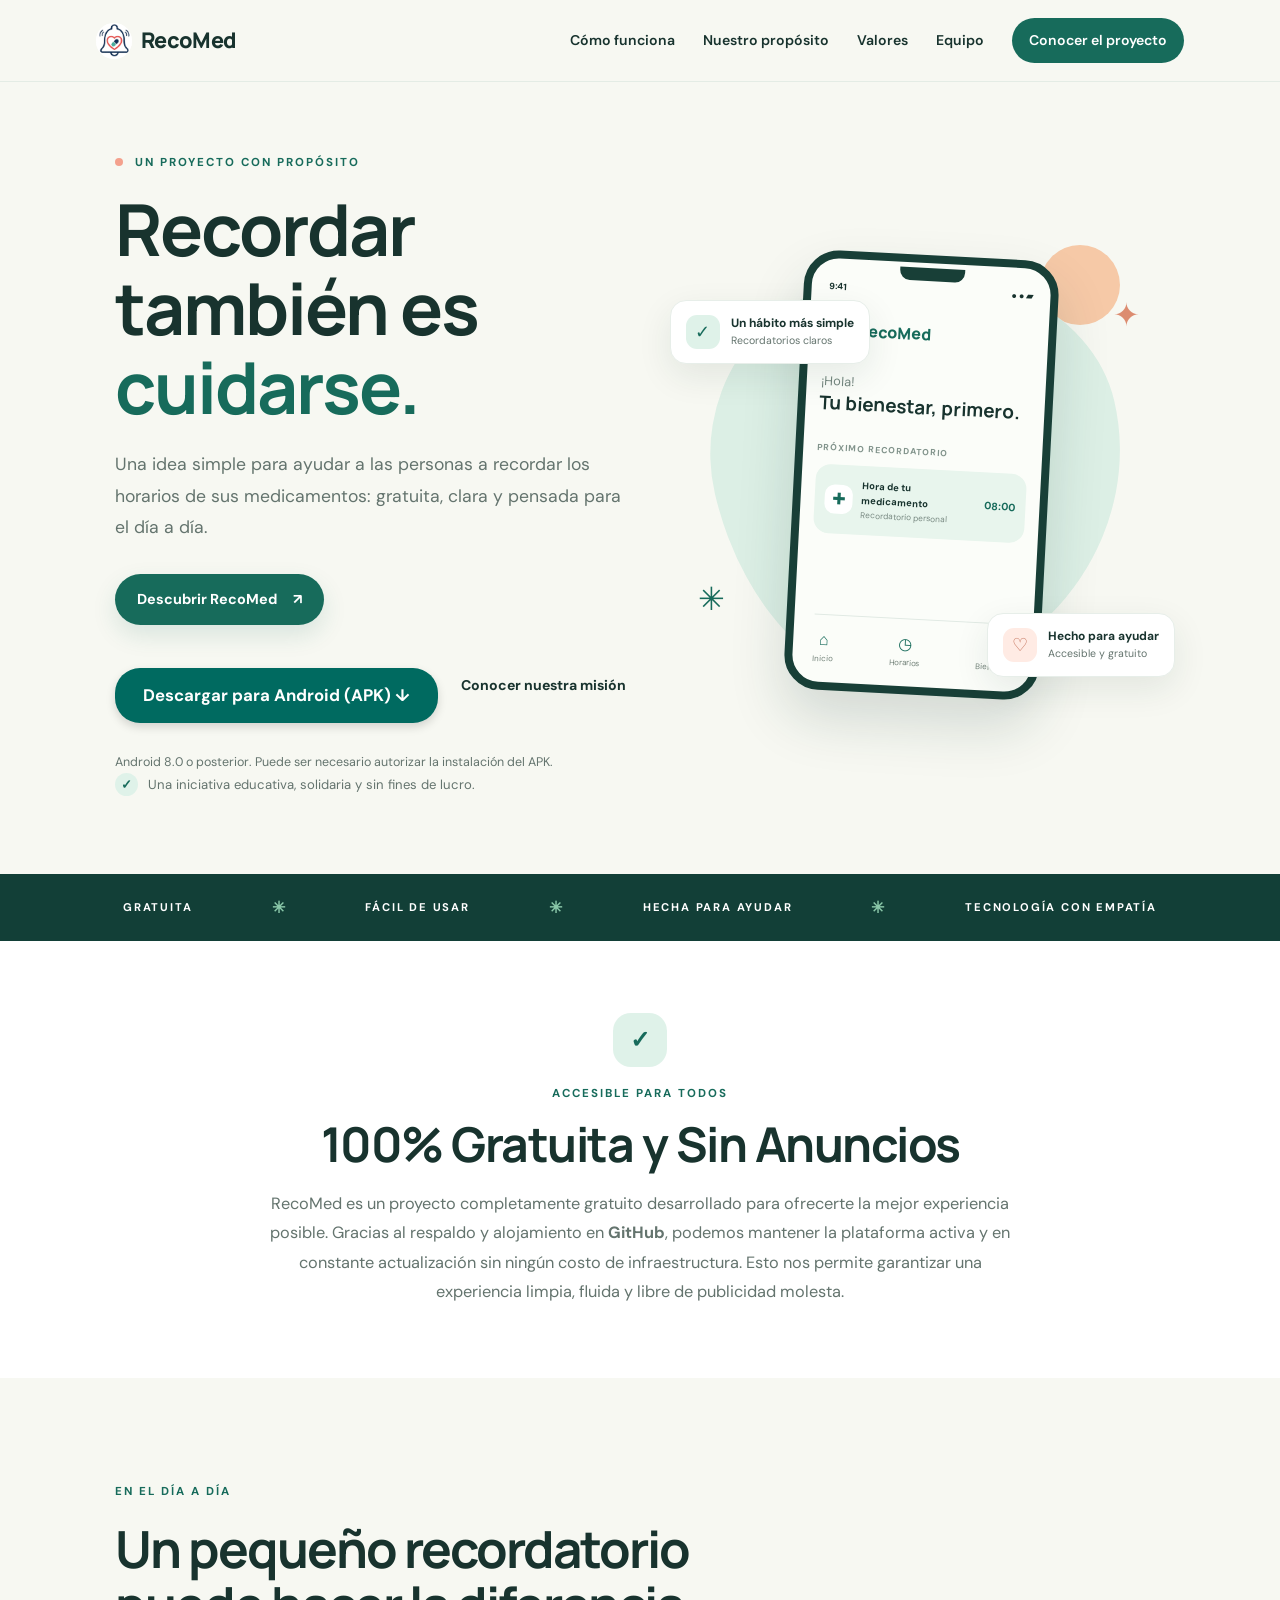
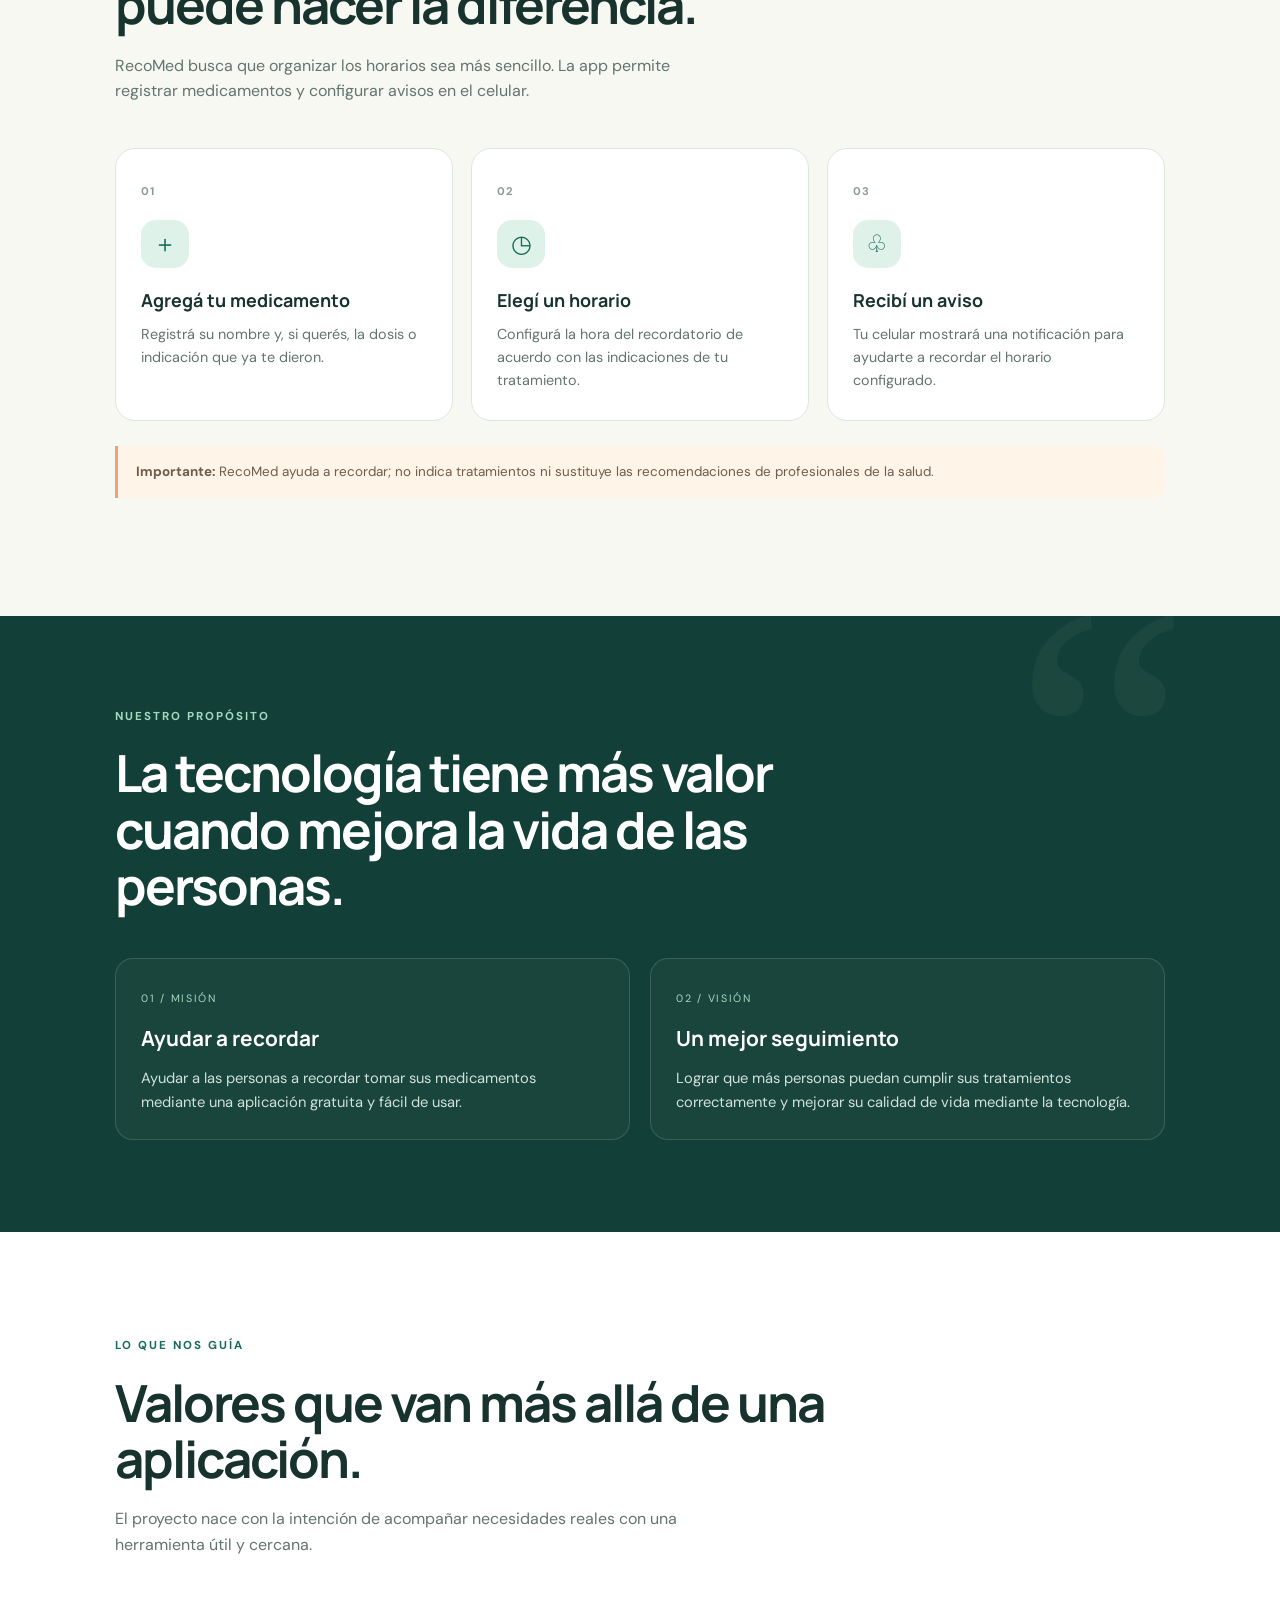
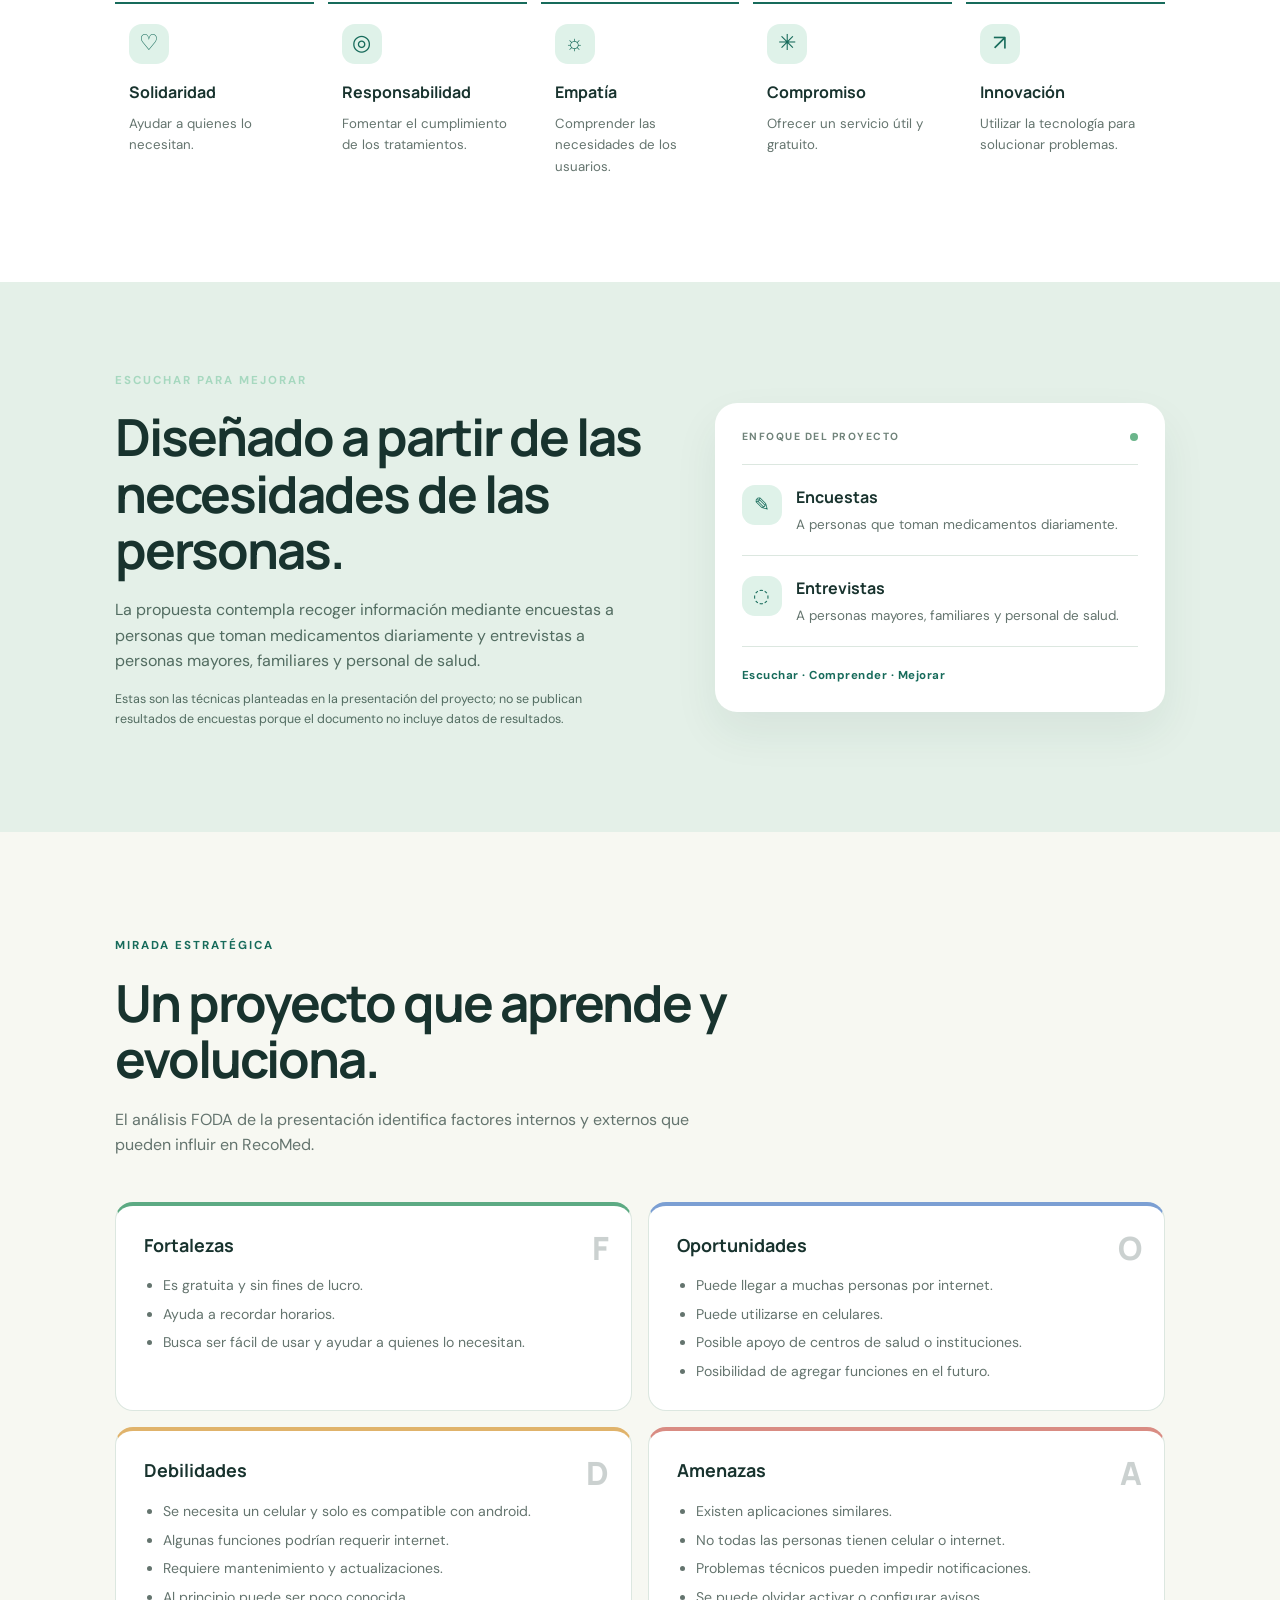
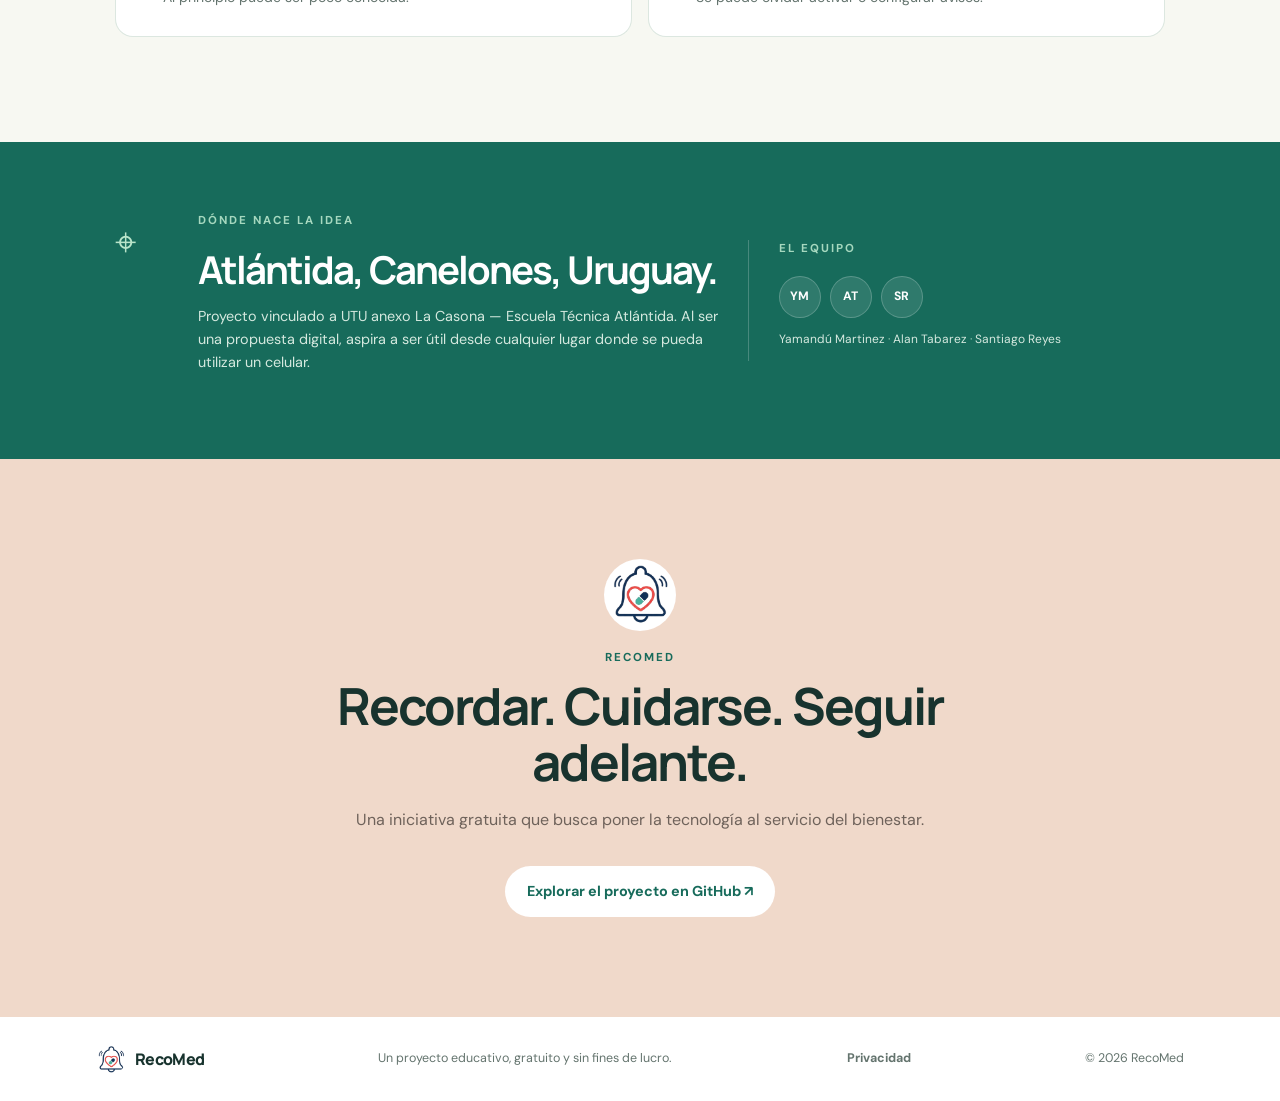
==== web/index.html @ df475ace "Publish RecoMed website updates Co-authored-by: Copilot <223556219+Copilot@users.noreply.github.com>" ====
<!doctype html>
<html lang="es">
<head>
  <meta charset="utf-8">
  <meta name="viewport" content="width=device-width, initial-scale=1">
  <meta name="theme-color" content="#176b5b">
  <meta name="description" content="RecoMed: recordatorios gratuitos y fáciles de usar para ayudarte a recordar los horarios de tus medicamentos.">
  <title>RecoMed — Recordar también es cuidarse</title>
  <link rel="icon" type="image/png" href="images/recomed-logo.png">
  <style>
    /* Estilo del botón de descarga */
    .btn-download {
        display: inline-block;
        margin-top: 20px;
        padding: 14px 28px;
        background-color: #006A60; /* Color primario médico */
        color: #FFFFFF;
        text-decoration: none;
        font-weight: bold;
        font-size: 1.05em;
        border-radius: 25px;
        box-shadow: 0 4px 10px rgba(0, 0, 0, 0.15);
        transition: background-color 0.3s ease, transform 0.2s ease;
    }

    .btn-download:hover {
        background-color: #005048;
        transform: translateY(-2px);
    }
  </style>
  <link rel="stylesheet" href="styles.css">
</head>
<body>
  <header class="site-header">
    <a class="brand" href="#inicio" aria-label="RecoMed, inicio"><img class="brand-logo" src="images/recomed-logo.png" alt=""> RecoMed</a>
    <button class="menu-toggle" aria-label="Abrir menú" aria-expanded="false">☰</button>
    <nav class="nav" aria-label="Navegación principal">
      <a href="#como-funciona">Cómo funciona</a>
      <a href="#proposito">Nuestro propósito</a>
      <a href="#valores">Valores</a>
      <a href="#equipo">Equipo</a>
      <a class="nav-cta" href="#contacto">Conocer el proyecto</a>
    </nav>
  </header>

  <main>
    <section class="hero" id="inicio">
      <div class="hero-copy">
        <p class="eyebrow"><span></span> Un proyecto con propósito</p>
        <h1>Recordar también es <em>cuidarse.</em></h1>
        <p class="hero-lead">Una idea simple para ayudar a las personas a recordar los horarios de sus medicamentos: gratuita, clara y pensada para el día a día.</p>
        <div class="hero-actions">
          <a class="button button-primary" href="#como-funciona">Descubrir RecoMed <span>↗</span></a>
          <a class="btn-download" href="downloads/recomed-android.apk" download="recomed-android.apk">Descargar para Android (APK) ↓</a>
          <a class="text-link" href="#proposito">Conocer nuestra misión</a>
        </div>
        <p class="download-note">Android 8.0 o posterior. Puede ser necesario autorizar la instalación del APK.</p>
        <div class="hero-note"><span class="check">✓</span><span>Una iniciativa educativa, solidaria y sin fines de lucro.</span></div>
      </div>
      <div class="hero-art" aria-label="Ilustración de una aplicación de recordatorios">
        <div class="sun"></div><div class="blob"></div>
        <div class="phone">
          <div class="phone-top"><span>9:41</span><span>● ● ▰</span></div>
          <div class="app-mini-brand"><img class="brand-logo" src="images/recomed-logo.png" alt=""> RecoMed</div>
          <p class="phone-greeting">¡Hola!</p><h2>Tu bienestar, primero.</h2>
          <div class="today-label">PRÓXIMO RECORDATORIO</div>
          <div class="reminder-card"><span class="pill-icon">✚</span><div><strong>Hora de tu medicamento</strong><small>Recordatorio personal</small></div><b>08:00</b></div>
          <div class="phone-footer"><span>⌂<small>Inicio</small></span><span>◷<small>Horarios</small></span><span>♡<small>Bienestar</small></span></div>
        </div>
        <div class="floating floating-top"><span class="float-icon">✓</span><div><strong>Un hábito más simple</strong><small>Recordatorios claros</small></div></div>
        <div class="floating floating-bottom"><span class="heart">♡</span><div><strong>Hecho para ayudar</strong><small>Accesible y gratuito</small></div></div>
        <span class="spark spark-one">✳</span><span class="spark spark-two">✦</span>
      </div>
    </section>

    <section class="ticker" aria-label="Principios del proyecto"><span>GRATUITA</span><i>✳</i><span>FÁCIL DE USAR</span><i>✳</i><span>HECHA PARA AYUDAR</span><i>✳</i><span>TECNOLOGÍA CON EMPATÍA</span></section>

    <section class="free-section" aria-labelledby="free-title">
      <div class="free-content">
        <span class="free-icon" aria-hidden="true">✓</span>
        <p class="eyebrow">Accesible para todos</p>
        <h2 id="free-title">100% Gratuita y Sin Anuncios</h2>
        <p>RecoMed es un proyecto completamente gratuito desarrollado para ofrecerte la mejor experiencia posible. Gracias al respaldo y alojamiento en <strong>GitHub</strong>, podemos mantener la plataforma activa y en constante actualización sin ningún costo de infraestructura. Esto nos permite garantizar una experiencia limpia, fluida y libre de publicidad molesta.</p>
      </div>
    </section>

    <section class="section how" id="como-funciona">
      <div class="section-intro"><p class="eyebrow">En el día a día</p><h2>Un pequeño recordatorio puede hacer la diferencia.</h2><p>RecoMed busca que organizar los horarios sea más sencillo. La app permite registrar medicamentos y configurar avisos en el celular.</p></div>
      <div class="steps">
        <article class="step"><span class="step-number">01</span><div class="step-icon">＋</div><h3>Agregá tu medicamento</h3><p>Registrá su nombre y, si querés, la dosis o indicación que ya te dieron.</p></article>
        <article class="step"><span class="step-number">02</span><div class="step-icon">◷</div><h3>Elegí un horario</h3><p>Configurá la hora del recordatorio de acuerdo con las indicaciones de tu tratamiento.</p></article>
        <article class="step"><span class="step-number">03</span><div class="step-icon">♧</div><h3>Recibí un aviso</h3><p>Tu celular mostrará una notificación para ayudarte a recordar el horario configurado.</p></article>
      </div>
      <p class="medical-note"><strong>Importante:</strong> RecoMed ayuda a recordar; no indica tratamientos ni sustituye las recomendaciones de profesionales de la salud.</p>
    </section>

    <section class="mission" id="proposito">
      <div class="mission-decoration">“</div>
      <div><p class="eyebrow light">Nuestro propósito</p><h2>La tecnología tiene más valor cuando mejora la vida de las personas.</h2></div>
      <div class="mission-cards">
        <article><span>01 / MISIÓN</span><h3>Ayudar a recordar</h3><p>Ayudar a las personas a recordar tomar sus medicamentos mediante una aplicación gratuita y fácil de usar.</p></article>
        <article><span>02 / VISIÓN</span><h3>Un mejor seguimiento</h3><p>Lograr que más personas puedan cumplir sus tratamientos correctamente y mejorar su calidad de vida mediante la tecnología.</p></article>
      </div>
    </section>

    <section class="section values" id="valores">
      <div class="section-intro"><p class="eyebrow">Lo que nos guía</p><h2>Valores que van más allá de una aplicación.</h2><p>El proyecto nace con la intención de acompañar necesidades reales con una herramienta útil y cercana.</p></div>
      <div class="value-grid">
        <article><span>♡</span><h3>Solidaridad</h3><p>Ayudar a quienes lo necesitan.</p></article>
        <article><span>◎</span><h3>Responsabilidad</h3><p>Fomentar el cumplimiento de los tratamientos.</p></article>
        <article><span>☼</span><h3>Empatía</h3><p>Comprender las necesidades de los usuarios.</p></article>
        <article><span>✳</span><h3>Compromiso</h3><p>Ofrecer un servicio útil y gratuito.</p></article>
        <article><span>↗</span><h3>Innovación</h3><p>Utilizar la tecnología para solucionar problemas.</p></article>
      </div>
    </section>

    <section class="research">
      <div class="research-copy"><p class="eyebrow light">Escuchar para mejorar</p><h2>Diseñado a partir de las necesidades de las personas.</h2><p>La propuesta contempla recoger información mediante encuestas a personas que toman medicamentos diariamente y entrevistas a personas mayores, familiares y personal de salud.</p><p class="research-small">Estas son las técnicas planteadas en la presentación del proyecto; no se publican resultados de encuestas porque el documento no incluye datos de resultados.</p></div>
      <div class="research-panel"><div class="research-panel-top"><span>ENFOQUE DEL PROYECTO</span><span class="dot"></span></div><div class="research-line"><span class="research-symbol">✎</span><div><strong>Encuestas</strong><p>A personas que toman medicamentos diariamente.</p></div></div><div class="research-line"><span class="research-symbol">◌</span><div><strong>Entrevistas</strong><p>A personas mayores, familiares y personal de salud.</p></div></div><div class="research-footer">Escuchar · Comprender · Mejorar</div></div>
    </section>

    <section class="section foda">
      <div class="section-intro"><p class="eyebrow">Mirada estratégica</p><h2>Un proyecto que aprende y evoluciona.</h2><p>El análisis FODA de la presentación identifica factores internos y externos que pueden influir en RecoMed.</p></div>
      <div class="foda-grid">
        <article class="foda-card strength"><span>F</span><h3>Fortalezas</h3><ul><li>Es gratuita y sin fines de lucro.</li><li>Ayuda a recordar horarios.</li><li>Busca ser fácil de usar y ayudar a quienes lo necesitan.</li></ul></article>
        <article class="foda-card opportunity"><span>O</span><h3>Oportunidades</h3><ul><li>Puede llegar a muchas personas por internet.</li><li>Puede utilizarse en celulares.</li><li>Posible apoyo de centros de salud o instituciones.</li><li>Posibilidad de agregar funciones en el futuro.</li></ul></article>
        <article class="foda-card weakness"><span>D</span><h3>Debilidades</h3><ul><li>Se necesita un celular y solo es compatible con android.</li><li>Algunas funciones podrían requerir internet.</li><li>Requiere mantenimiento y actualizaciones.</li><li>Al principio puede ser poco conocida.</li></ul></article>
        <article class="foda-card threat"><span>A</span><h3>Amenazas</h3><ul><li>Existen aplicaciones similares.</li><li>No todas las personas tienen celular o internet.</li><li>Problemas técnicos pueden impedir notificaciones.</li><li>Se puede olvidar activar o configurar avisos.</li></ul></article>
      </div>
    </section>

    <section class="location" id="equipo">
      <div class="location-pin">⌖</div><div><p class="eyebrow light">Dónde nace la idea</p><h2>Atlántida, Canelones, Uruguay.</h2><p>Proyecto vinculado a UTU anexo La Casona — Escuela Técnica Atlántida. Al ser una propuesta digital, aspira a ser útil desde cualquier lugar donde se pueda utilizar un celular.</p></div>
      <div class="team"><p class="eyebrow light">El equipo</p><div class="team-members"><span>YM</span><span>AT</span><span>SR</span></div><p>Yamandú Martinez <i>·</i> Alan Tabarez <i>·</i> Santiago Reyes</p></div>
    </section>

    <section class="closing" id="contacto"><img class="closing-mark" src="images/recomed-logo.png" alt=""><p class="eyebrow">RecoMed</p><h2>Recordar. Cuidarse. Seguir adelante.</h2><p>Una iniciativa gratuita que busca poner la tecnología al servicio del bienestar.</p><a href="https://github.com/Spenkzero/RecoMed" class="button button-light" target="_blank" rel="noreferrer">Explorar el proyecto en GitHub ↗</a></section>
  </main>
  <footer><a class="brand footer-brand" href="#inicio"><img class="brand-logo" src="images/recomed-logo.png" alt=""> RecoMed</a><p>Un proyecto educativo, gratuito y sin fines de lucro.</p><a href="privacy.html">Privacidad</a><span>© <span id="year"></span> RecoMed</span></footer>
  <script src="script.js"></script>
</body>
</html>
---- web/styles.css ----
@import url('https://fonts.googleapis.com/css2?family=DM+Sans:wght@400;500;600;700&family=Manrope:wght@400;500;600;700;800&display=swap');
:root{--green:#176b5b;--deep:#123f37;--mint:#dff2e9;--cream:#f7f8f2;--ink:#18332e;--muted:#64746e;--coral:#f4a18d;--line:#dce7e0}
*{box-sizing:border-box}html{scroll-behavior:smooth;scroll-padding-top:90px}body{margin:0;background:var(--cream);color:var(--ink);font-family:'DM Sans',sans-serif;line-height:1.6}a{color:inherit;text-decoration:none}.site-header{height:82px;padding:0 7.5%;display:flex;align-items:center;justify-content:space-between;background:rgba(247,248,242,.94);position:sticky;top:0;z-index:10;border-bottom:1px solid rgba(220,231,224,.7);backdrop-filter:blur(14px)}.brand{font-family:Manrope,sans-serif;font-weight:800;font-size:1.35rem;display:flex;align-items:center;gap:9px;letter-spacing:-.7px}.brand-mark{display:inline-grid;place-items:center;width:31px;height:31px;background:var(--green);color:white;border-radius:10px;font-size:1.5rem;line-height:1}.nav{display:flex;align-items:center;gap:28px;font-size:.88rem;font-weight:600}.nav a:not(.nav-cta):hover,.text-link:hover,footer a:hover{color:var(--green)}.nav-cta{padding:11px 17px;background:var(--green);color:white;border-radius:999px}.menu-toggle{display:none;border:0;background:none;font-size:1.6rem;color:var(--deep)}
.hero{min-height:650px;padding:72px 9% 78px;display:grid;grid-template-columns:1.03fr .97fr;gap:45px;align-items:center;overflow:hidden}.eyebrow{text-transform:uppercase;letter-spacing:2px;font-size:.72rem;font-weight:700;color:var(--green);margin:0 0 18px}.eyebrow span{display:inline-block;width:8px;height:8px;background:var(--coral);border-radius:50%;margin-right:7px}.hero h1,.section h2,.mission h2,.research h2,.location h2,.closing h2{font-family:Manrope,sans-serif;letter-spacing:-2px;line-height:1.1;font-weight:700}.hero h1{font-size:clamp(3.2rem,5.6vw,5.3rem);max-width:640px;margin:0 0 22px}.hero h1 em{font-style:normal;color:var(--green)}.hero-lead{font-size:1.1rem;color:var(--muted);max-width:520px;line-height:1.8}.hero-actions{display:flex;align-items:center;gap:23px;flex-wrap:wrap;margin:30px 0}.button{display:inline-flex;align-items:center;gap:16px;border-radius:999px;padding:14px 22px;font-weight:700;font-size:.9rem;transition:transform .2s}.button:hover{transform:translateY(-2px)}.button-primary{background:var(--green);color:white;box-shadow:0 10px 25px #176b5b22}.text-link{font-size:.88rem;font-weight:700}.hero-note{display:flex;align-items:center;gap:10px;color:var(--muted);font-size:.82rem}.check{display:grid;place-items:center;border-radius:50%;width:23px;height:23px;background:var(--mint);color:var(--green);font-weight:bold}
.hero-art{height:500px;position:relative;display:grid;place-items:center}.blob{position:absolute;width:410px;height:410px;background:#dcefe5;border-radius:43% 57% 61% 39% / 43% 43% 57% 57%;transform:rotate(-13deg)}.sun{position:absolute;top:20px;right:45px;width:80px;height:80px;border-radius:50%;background:#f6c9a7}.phone{position:relative;width:255px;height:440px;border:8px solid #183f37;border-radius:35px;background:#fbfdf9;box-shadow:0 28px 55px #143c3328;padding:13px 14px;transform:rotate(3deg);z-index:2}.phone:before{content:"";position:absolute;top:5px;left:50%;transform:translateX(-50%);width:65px;height:13px;background:#183f37;border-radius:0 0 10px 10px}.phone-top{display:flex;justify-content:space-between;font-size:.57rem;font-weight:700;margin:8px 3px 22px}.app-mini-brand{font-family:Manrope;font-size:1rem;font-weight:800;color:var(--green);display:flex;align-items:center;gap:6px}.app-mini-brand .brand-mark{width:23px;height:23px;border-radius:7px;font-size:1.2rem}.phone-greeting{margin:27px 0 0;color:#73857d;font-size:.8rem}.phone h2{font-family:Manrope;font-size:1.18rem;line-height:1.2;margin:0 0 26px}.today-label{font-size:.55rem;letter-spacing:1px;font-weight:700;color:#81938b}.reminder-card{margin-top:10px;background:#e8f5ed;border-radius:15px;padding:13px 10px;display:flex;align-items:center;gap:8px}.pill-icon{display:grid;place-items:center;width:29px;height:29px;background:white;border-radius:10px;color:var(--green)}.reminder-card strong{display:block;font-size:.59rem}.reminder-card small{display:block;font-size:.52rem;color:#778880}.reminder-card b{font-size:.66rem;color:var(--green);margin-left:auto}.phone-footer{position:absolute;bottom:17px;left:20px;right:20px;border-top:1px solid #e1eae4;padding-top:12px;display:flex;justify-content:space-between;color:var(--green);font-size:1rem}.phone-footer span{text-align:center}.phone-footer small{display:block;font-size:.5rem;color:#718078}.floating{position:absolute;z-index:3;background:white;border:1px solid #e7eee9;border-radius:16px;padding:13px 15px;display:flex;align-items:center;gap:11px;box-shadow:0 12px 35px #173b3117}.floating strong,.floating small{display:block}.floating strong{font-size:.75rem}.floating small{font-size:.66rem;color:var(--muted)}.float-icon,.heart{display:grid;place-items:center;width:34px;height:34px;border-radius:11px;background:var(--mint);color:var(--green);font-size:1.1rem}.floating-top{top:75px;left:-8px}.floating-bottom{bottom:48px;right:-10px}.heart{background:#ffebe4;color:#c16d55}.spark{position:absolute;color:var(--green);font-size:2rem}.spark-one{left:20px;bottom:100px}.spark-two{right:25px;top:65px;color:#dc8c70}
.ticker{background:var(--deep);color:white;display:flex;justify-content:space-evenly;gap:20px;align-items:center;flex-wrap:wrap;padding:21px 5%;font-size:.7rem;letter-spacing:1.8px;font-weight:700}.ticker i{color:#8ac8a9;font-style:normal;font-size:1rem}.section{padding:105px 9%}.section-intro{max-width:670px;margin-bottom:44px}.section h2,.mission h2,.research h2,.location h2,.closing h2{font-size:clamp(2.2rem,4vw,3.5rem);margin:0 0 20px}.section-intro>p:last-child{color:var(--muted);max-width:610px}.steps{display:grid;grid-template-columns:repeat(3,1fr);gap:18px}.step{position:relative;background:#fff;border:1px solid var(--line);border-radius:20px;padding:28px 25px;min-height:245px}.step-number{font-size:.7rem;font-weight:700;letter-spacing:1px;color:#8b9b93}.step-icon{display:grid;place-items:center;width:48px;height:48px;border-radius:15px;background:var(--mint);color:var(--green);font-size:1.5rem;margin:18px 0}.step h3,.value-grid h3,.foda-card h3{font-family:Manrope,sans-serif;font-size:1.12rem;margin:0 0 8px}.step p,.value-grid p{color:var(--muted);font-size:.9rem;margin:0}.medical-note{background:#fff4e8;border-left:3px solid #e9a477;padding:15px 18px;color:#705c4b;border-radius:0 12px 12px 0;font-size:.84rem;margin-top:25px}
.mission{position:relative;background:var(--deep);color:white;padding:92px 9%;overflow:hidden}.mission .eyebrow,.research .eyebrow,.location .eyebrow,.closing .eyebrow{color:#a6d8bf}.mission>div:nth-child(2){max-width:760px}.mission h2{max-width:780px}.mission-decoration{position:absolute;right:7%;top:-70px;font-family:Georgia;font-size:25rem;color:#ffffff0a;line-height:1}.mission-cards{display:grid;grid-template-columns:1fr 1fr;gap:20px;margin-top:45px}.mission-cards article{border:1px solid #ffffff25;background:#ffffff08;border-radius:18px;padding:25px}.mission-cards article>span{font-size:.67rem;letter-spacing:1.7px;color:#a6d8bf}.mission-cards h3{font-family:Manrope;font-size:1.3rem;margin:12px 0}.mission-cards p{color:#d0e2d9;margin:0;font-size:.92rem}
.values{background:#fff}.values .section-intro{max-width:730px}.value-grid{display:grid;grid-template-columns:repeat(5,1fr);gap:14px}.value-grid article{border-top:2px solid var(--green);padding:20px 14px 0}.value-grid article>span{display:grid;place-items:center;width:40px;height:40px;background:var(--mint);border-radius:13px;color:var(--green);font-size:1.35rem;margin-bottom:16px}.value-grid h3{font-size:1rem}.value-grid p{font-size:.83rem}
.research{padding:90px 9%;background:#e4f0e8;display:grid;grid-template-columns:1fr .85fr;gap:70px;align-items:center}.research-copy h2{max-width:600px}.research-copy>p:not(.eyebrow){color:#526c61;max-width:600px}.research-small{font-size:.78rem}.research-panel{background:#fff;border-radius:22px;padding:26px 27px;box-shadow:0 20px 45px #174d3b12}.research-panel-top{display:flex;justify-content:space-between;align-items:center;font-size:.65rem;letter-spacing:1.5px;font-weight:700;color:#70837a;padding-bottom:19px;border-bottom:1px solid var(--line)}.dot{width:8px;height:8px;border-radius:50%;background:#6bb58b}.research-line{display:flex;gap:14px;padding:20px 0;border-bottom:1px solid var(--line)}.research-symbol{display:grid;place-items:center;width:40px;height:40px;background:var(--mint);border-radius:13px;color:var(--green);font-size:1.2rem;flex-shrink:0}.research-line strong{font-family:Manrope}.research-line p{margin:3px 0 0;color:var(--muted);font-size:.84rem}.research-footer{font-size:.72rem;color:var(--green);font-weight:700;padding-top:20px;letter-spacing:.5px}
.foda{background:var(--cream)}.foda-grid{display:grid;grid-template-columns:1fr 1fr;gap:16px}.foda-card{position:relative;padding:25px 28px;border-radius:18px;background:white;border:1px solid var(--line)}.foda-card>span{position:absolute;right:22px;top:17px;font-family:Manrope;font-size:2rem;font-weight:800;opacity:.22}.foda-card ul{margin:12px 0 0;padding-left:19px;color:var(--muted);font-size:.88rem}.foda-card li{padding:3px 0}.strength{border-top:4px solid #5caa83}.opportunity{border-top:4px solid #7b9fd3}.weakness{border-top:4px solid #e0b36b}.threat{border-top:4px solid #d98c83}
.location{background:var(--green);color:white;padding:70px 9%;display:grid;grid-template-columns:55px 1fr .8fr;gap:28px;align-items:center}.location-pin{font-size:2.4rem;color:#b9e4ca;align-self:start}.location h2{font-size:2.4rem;margin-bottom:14px}.location>div:nth-child(2)>p:last-child{color:#d5e9df;max-width:650px;font-size:.9rem}.team{border-left:1px solid #ffffff35;padding-left:30px}.team-members{display:flex;gap:9px;margin:16px 0 9px}.team-members span{display:grid;place-items:center;width:42px;height:42px;background:#ffffff1b;border:1px solid #ffffff35;border-radius:50%;font-size:.76rem;font-weight:700}.team>p:last-child{font-size:.75rem;color:#d5e9df}.team i{font-style:normal;color:#a6d8bf}
.closing{text-align:center;padding:100px 20px;background:#f0d9ca}.closing-mark{display:grid;place-items:center;margin:0 auto 18px;width:50px;height:50px;background:var(--green);color:white;border-radius:16px;font-size:2rem}.closing .eyebrow{color:var(--green);margin-bottom:10px}.closing h2{max-width:800px;margin:0 auto 17px}.closing>p:not(.eyebrow){color:#6e625a}.button-light{background:white;color:var(--green);margin:18px auto 0}.closing>small{display:block;color:#82736b;font-size:.72rem;margin-top:14px}
footer{display:flex;align-items:center;gap:25px;justify-content:space-between;padding:27px 7.5%;font-size:.78rem;color:var(--muted);background:#fff}footer p{margin:0}.footer-brand{font-size:1rem;color:var(--ink)}.footer-brand .brand-mark{width:25px;height:25px;font-size:1.2rem}footer a:not(.brand){font-weight:700}
.privacy-page{max-width:850px;margin:70px auto;padding:0 24px 80px}.privacy-page h1{font-family:Manrope;font-size:3rem;line-height:1.1}.privacy-page p,.privacy-page li{color:var(--muted)}
@media(max-width:1000px){.site-header{padding:0 5%}.nav{gap:15px;font-size:.8rem}.hero{padding-left:6%;padding-right:6%;gap:20px}.hero h1{font-size:4rem}.hero-art{transform:scale(.9)}.section,.mission,.research,.location{padding-left:6%;padding-right:6%}.value-grid{grid-template-columns:repeat(3,1fr);row-gap:30px}.location{grid-template-columns:40px 1fr}.team{grid-column:2;border-left:0;border-top:1px solid #ffffff35;padding:25px 0 0}}
@media(max-width:720px){.site-header{height:70px}.menu-toggle{display:block}.nav{display:none;position:absolute;top:69px;left:0;right:0;padding:20px 6%;background:var(--cream);border-bottom:1px solid var(--line);flex-direction:column;align-items:stretch;gap:17px}.nav.open{display:flex}.nav-cta{text-align:center}.hero{grid-template-columns:1fr;padding:55px 7% 40px}.hero h1{font-size:clamp(3rem,12vw,4.5rem)}.hero-lead{font-size:1rem}.hero-art{height:460px;transform:scale(.91);margin-top:0}.floating-top{left:-3px}.floating-bottom{right:-5px}.ticker{gap:10px;padding:19px 7%;font-size:.58rem}.ticker i{font-size:.8rem}.section{padding:70px 7%}.section h2,.mission h2,.research h2{letter-spacing:-1.3px}.steps{grid-template-columns:1fr}.step{min-height:auto}.mission{padding:70px 7%}.mission-cards{grid-template-columns:1fr}.mission-decoration{right:-20px;font-size:18rem}.value-grid{grid-template-columns:1fr 1fr}.research{grid-template-columns:1fr;gap:28px;padding:70px 7%}.foda{padding:70px 7%}.foda-grid{grid-template-columns:1fr}.location{padding:60px 7%;grid-template-columns:30px 1fr;gap:15px}.location h2{font-size:2rem;letter-spacing:-1px}.team{grid-column:1/-1}.closing{padding:75px 7%}.closing h2{letter-spacing:-1px}footer{padding:25px 7%;flex-wrap:wrap;gap:12px}footer p{order:3;flex-basis:100%}}
@media(max-width:390px){.hero-art{transform:scale(.8);margin:-30px -25px}.value-grid{grid-template-columns:1fr}.ticker span:last-child{display:none}.phone{transform:scale(.95) rotate(3deg)}}

.brand-logo{display:block;width:36px;height:36px;object-fit:contain;background:#fff;border-radius:50%}
.app-mini-brand .brand-logo{width:28px;height:28px}
.footer-brand .brand-logo{width:30px;height:30px}
.closing-mark{display:block;width:72px;height:72px;object-fit:contain;margin:0 auto 18px;padding:4px;background:#fff;border-radius:50%}
.download-note{margin:12px 0 0;color:var(--muted);font-size:.78rem}
.free-section{padding:72px 9%;background:#fff}
.free-content{max-width:850px;margin:0 auto;text-align:center}
.free-icon{display:grid;place-items:center;width:54px;height:54px;margin:0 auto 18px;border-radius:18px;background:var(--mint);color:var(--green);font-size:1.5rem;font-weight:700}
.free-content .eyebrow{margin-bottom:12px}
.free-content h2{font-family:Manrope,sans-serif;font-size:clamp(2rem,4vw,3rem);line-height:1.15;letter-spacing:-1.5px;margin:0 0 18px}
.free-content>p:last-child{max-width:760px;margin:0 auto;color:var(--muted);font-size:1.02rem;line-height:1.8}
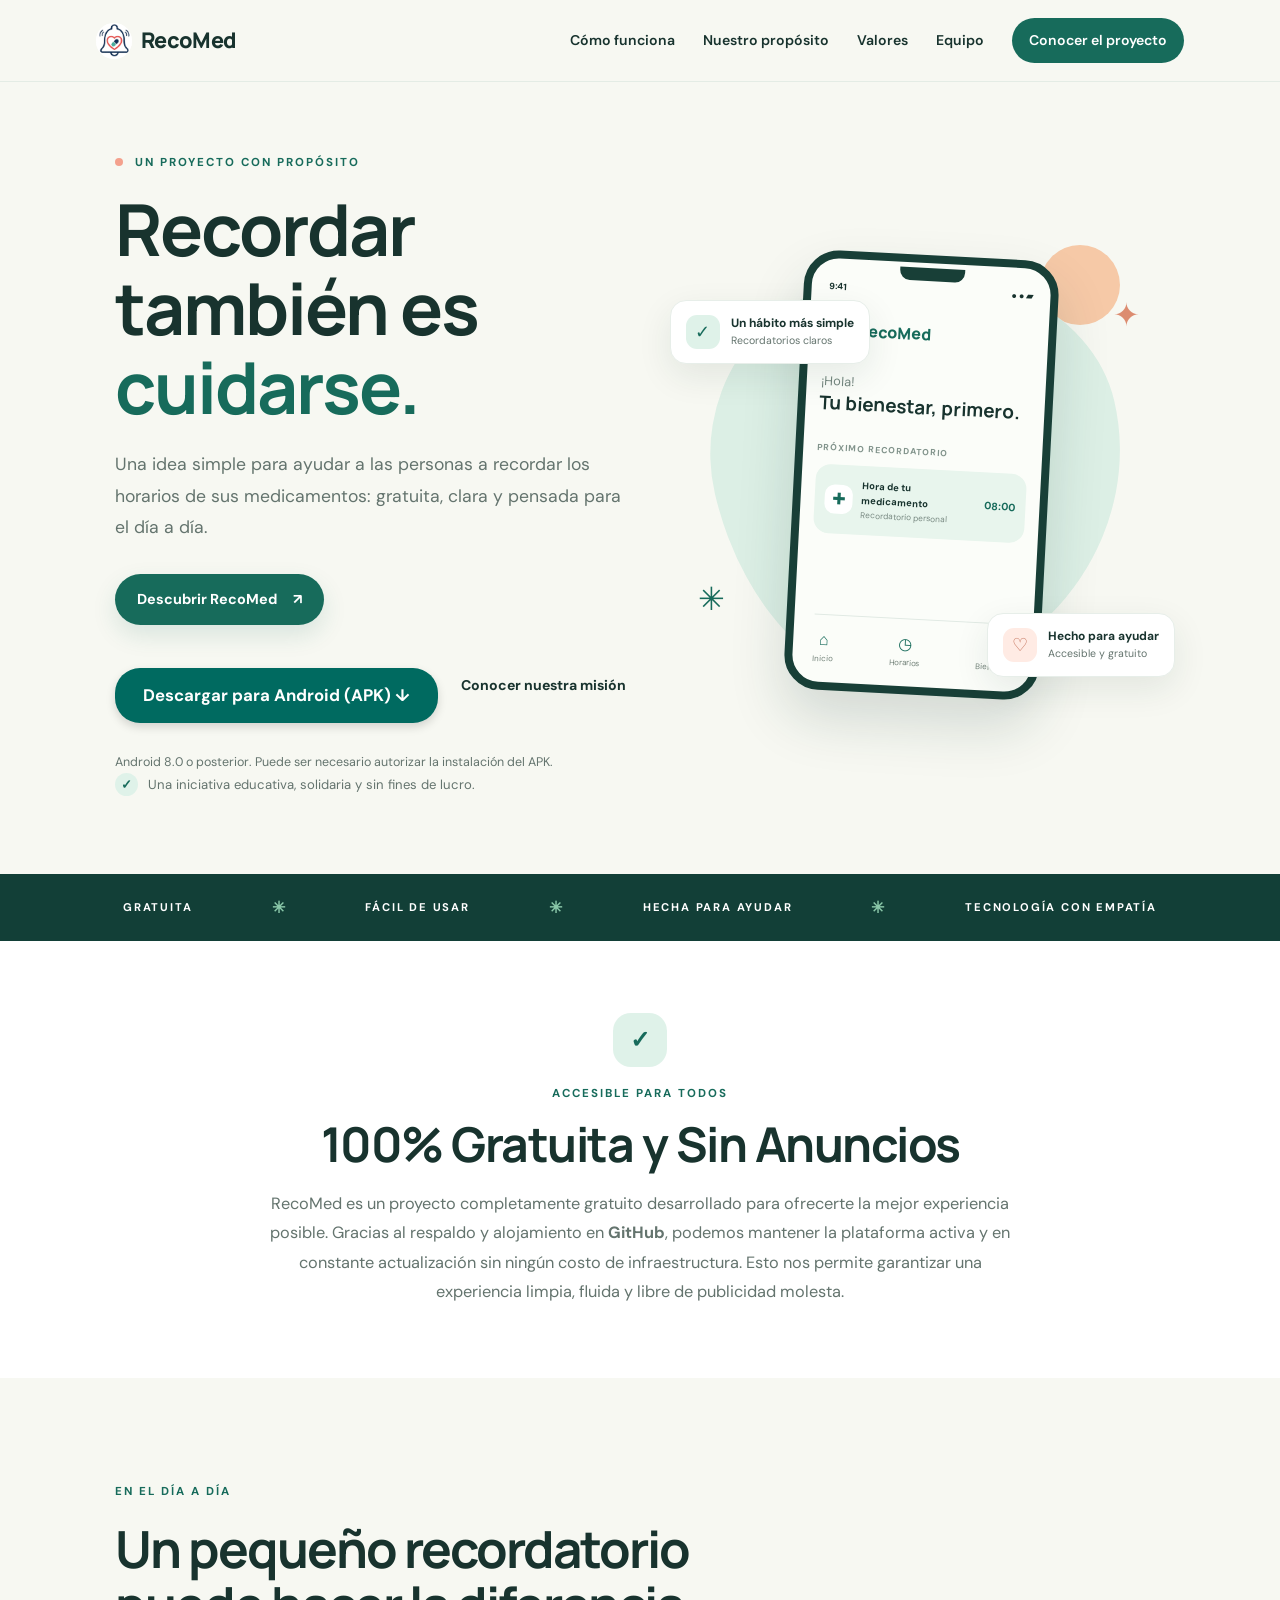
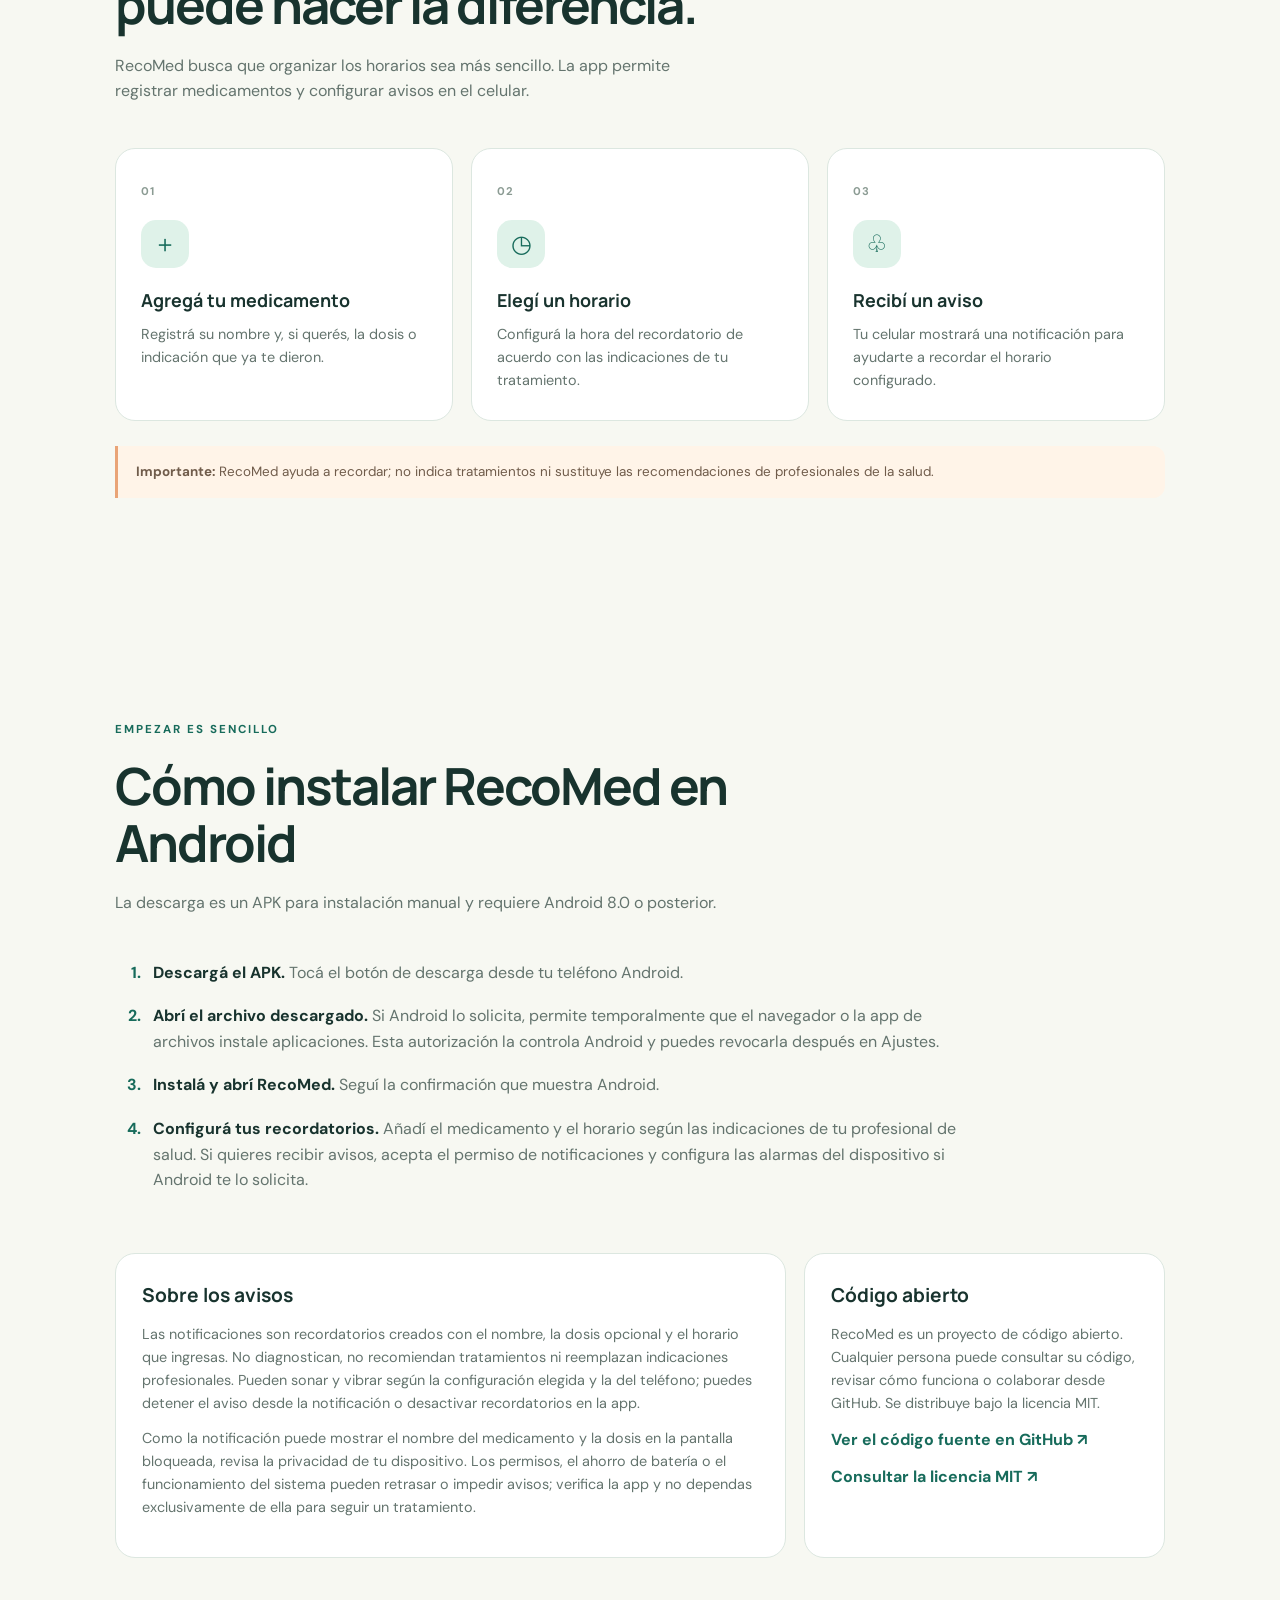
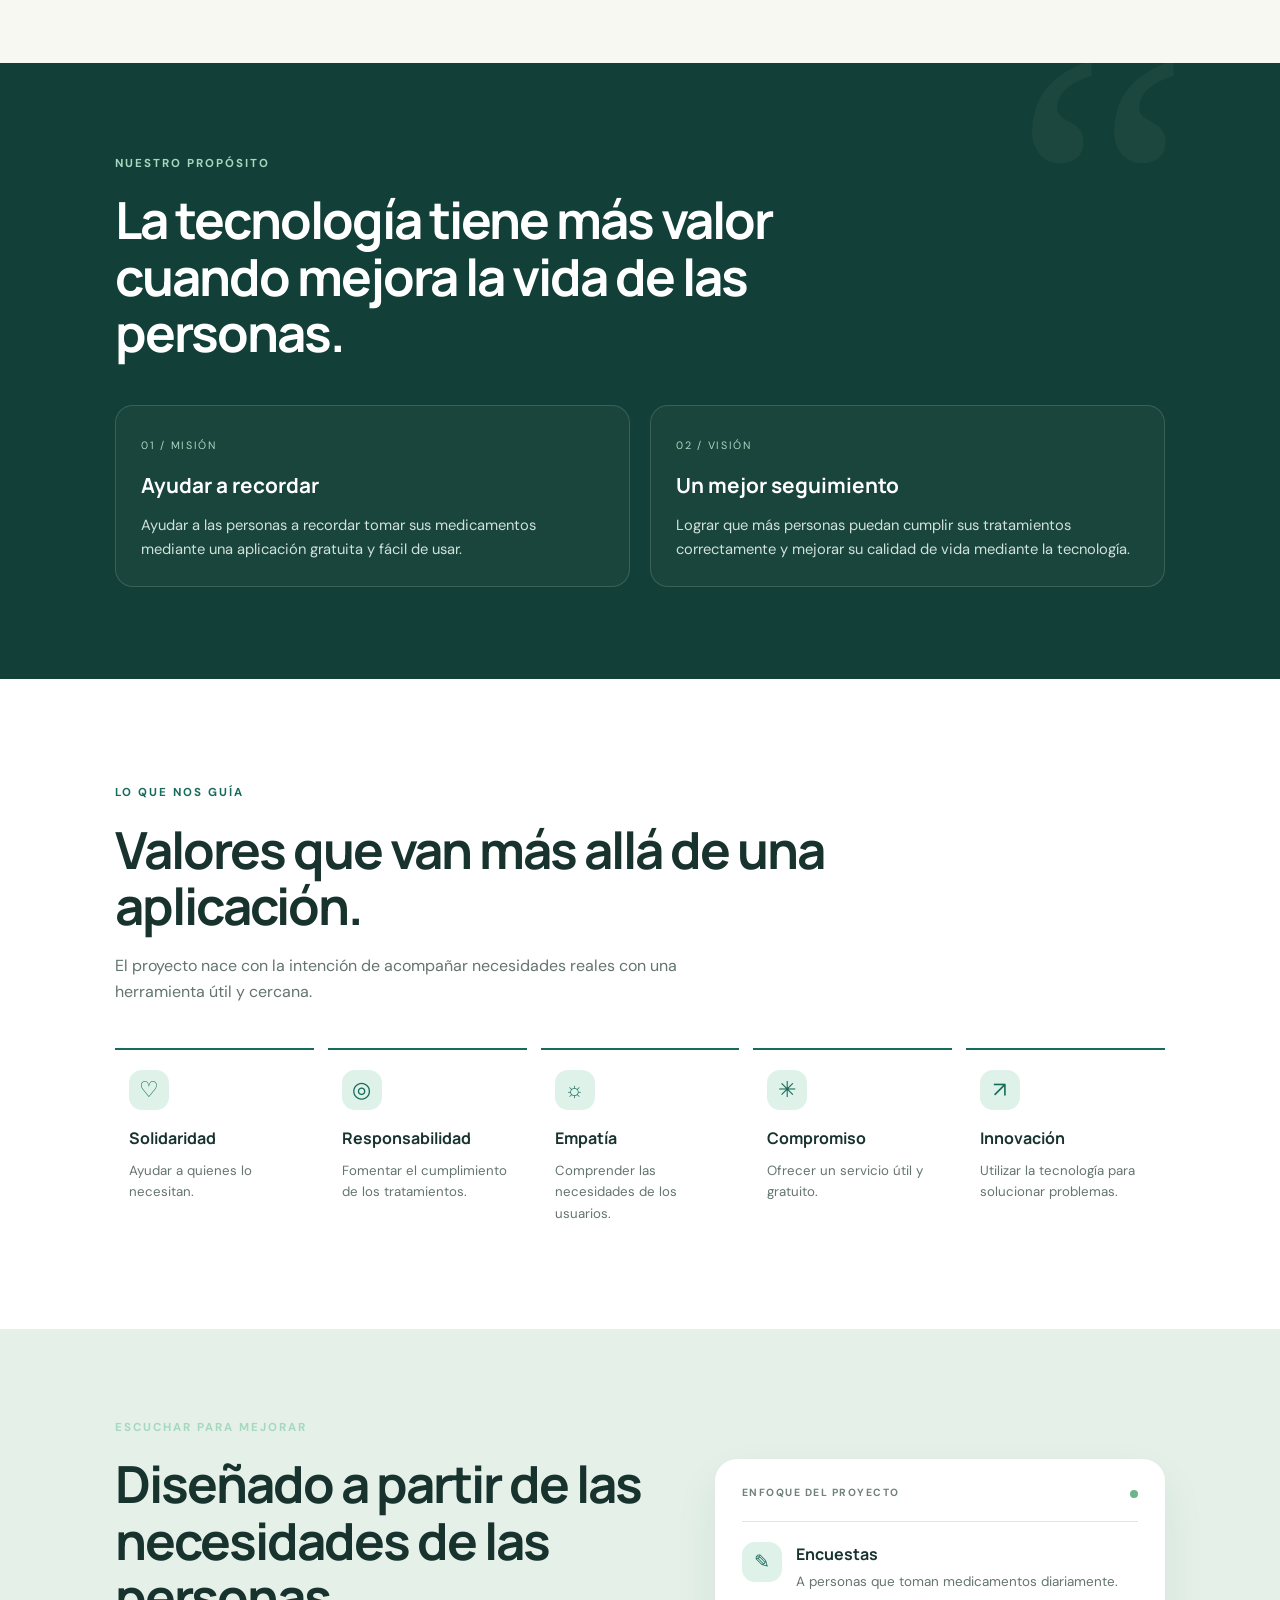
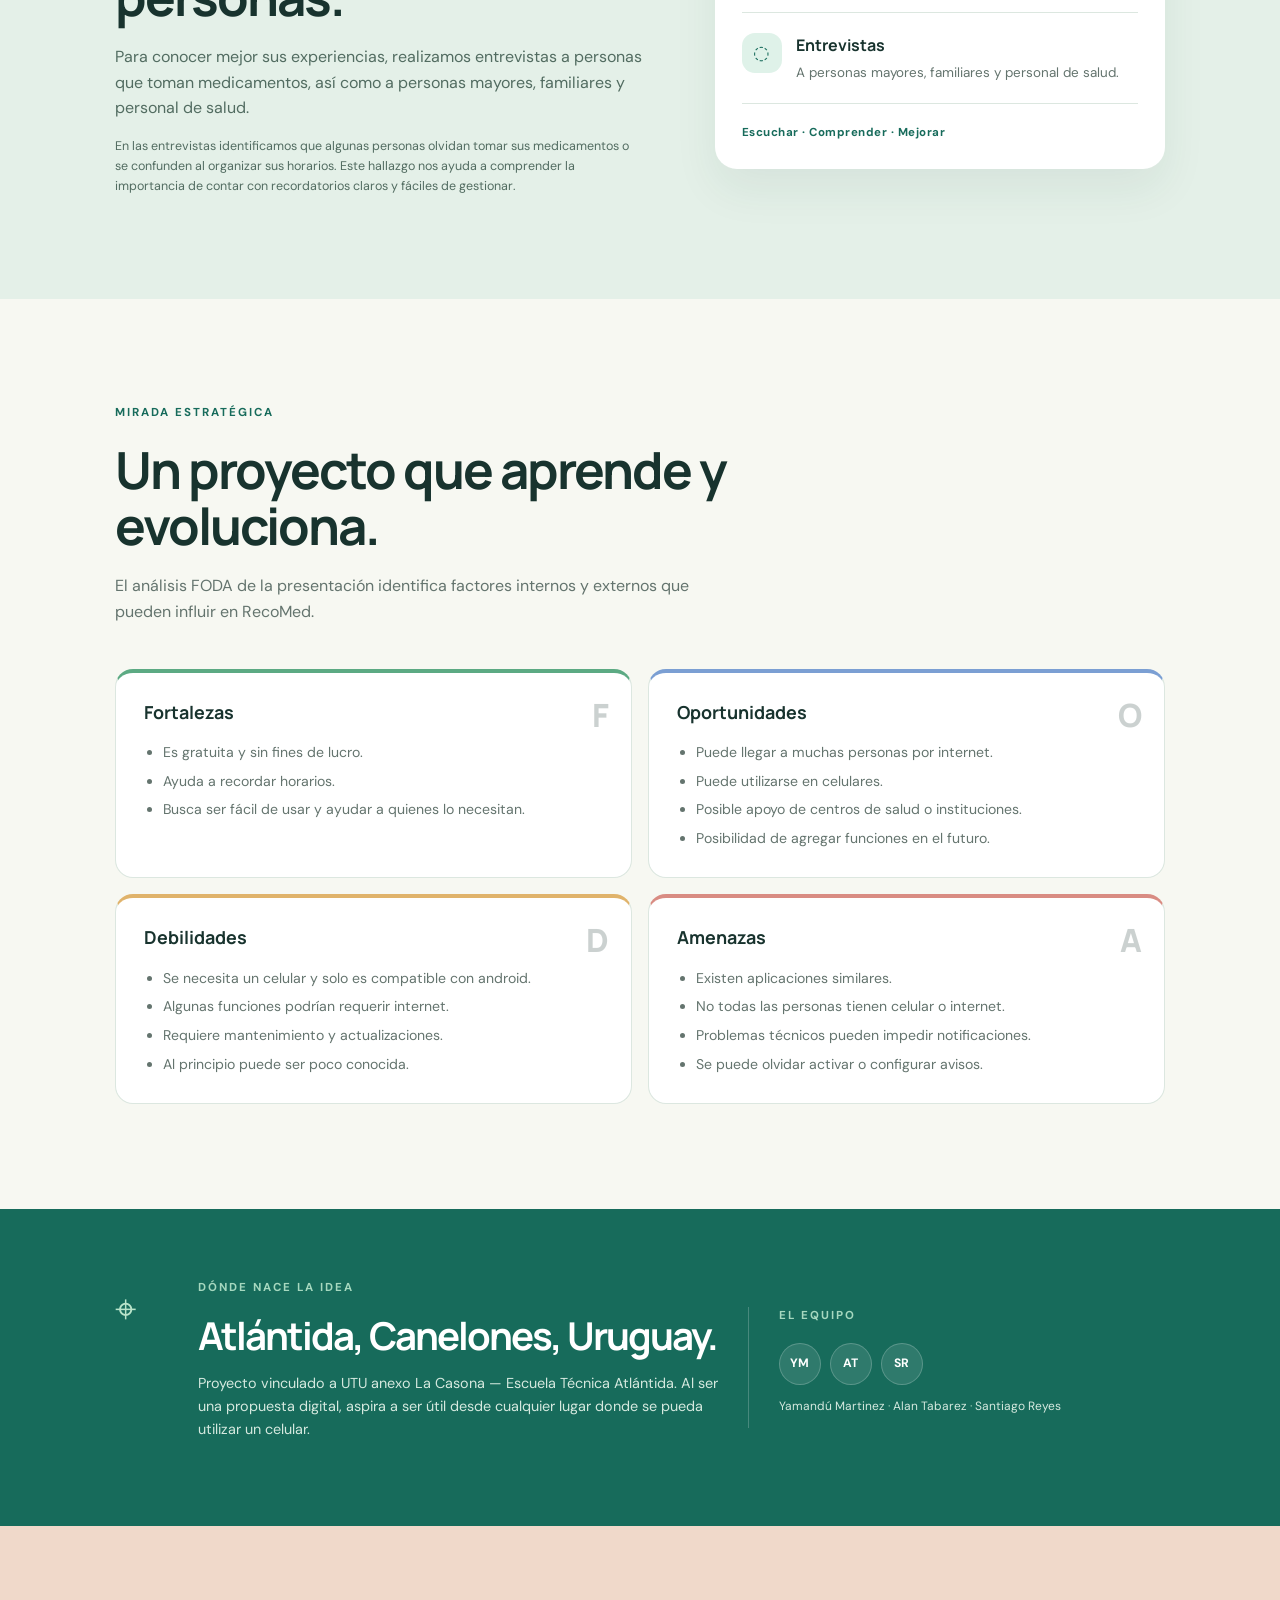
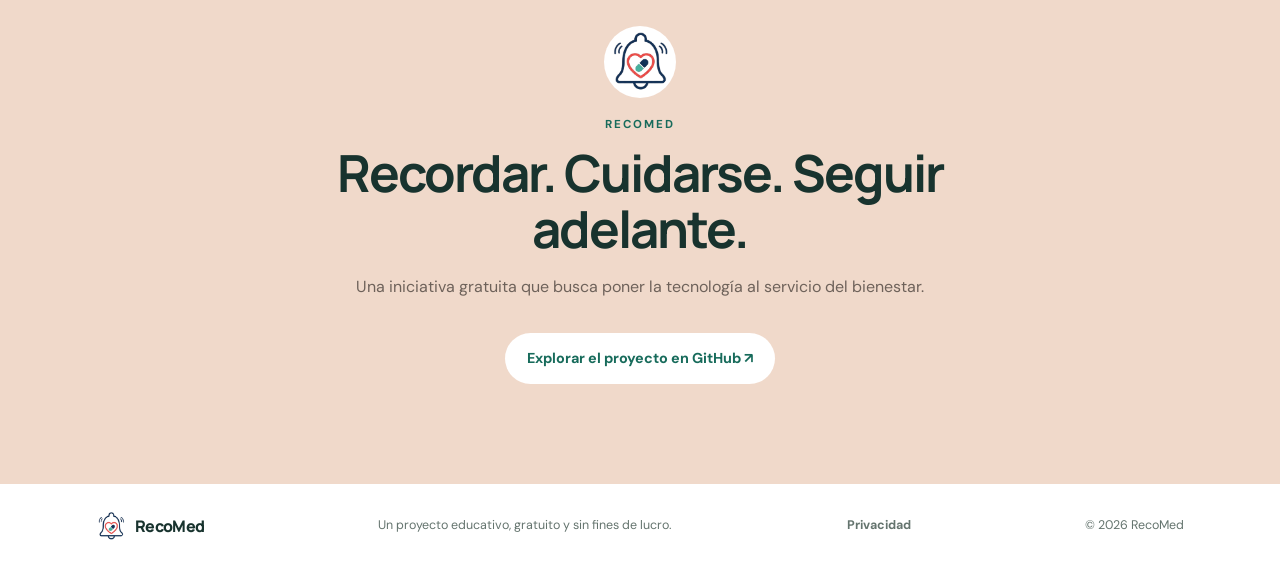
==== commit 2b0e3445: "Add Android installation and notification guidance Co-authored-by: Copilot <223556219+Copilot@users." ====
--- a/web/index.html
+++ b/web/index.html
@@ -94,6 +94,20 @@
       <p class="medical-note"><strong>Importante:</strong> RecoMed ayuda a recordar; no indica tratamientos ni sustituye las recomendaciones de profesionales de la salud.</p>
     </section>
 
+    <section class="section install-guide" id="instalar">
+      <div class="section-intro"><p class="eyebrow">Empezar es sencillo</p><h2>Cómo instalar RecoMed en Android</h2><p>La descarga es un APK para instalación manual y requiere Android 8.0 o posterior.</p></div>
+      <ol class="install-steps">
+        <li><strong>Descargá el APK.</strong> Tocá el botón de descarga desde tu teléfono Android.</li>
+        <li><strong>Abrí el archivo descargado.</strong> Si Android lo solicita, permite temporalmente que el navegador o la app de archivos instale aplicaciones. Esta autorización la controla Android y puedes revocarla después en Ajustes.</li>
+        <li><strong>Instalá y abrí RecoMed.</strong> Seguí la confirmación que muestra Android.</li>
+        <li><strong>Configurá tus recordatorios.</strong> Añadí el medicamento y el horario según las indicaciones de tu profesional de salud. Si quieres recibir avisos, acepta el permiso de notificaciones y configura las alarmas del dispositivo si Android te lo solicita.</li>
+      </ol>
+      <div class="install-notes">
+        <article class="install-note"><h3>Sobre los avisos</h3><p>Las notificaciones son recordatorios creados con el nombre, la dosis opcional y el horario que ingresas. No diagnostican, no recomiendan tratamientos ni reemplazan indicaciones profesionales. Pueden sonar y vibrar según la configuración elegida y la del teléfono; puedes detener el aviso desde la notificación o desactivar recordatorios en la app.</p><p>Como la notificación puede mostrar el nombre del medicamento y la dosis en la pantalla bloqueada, revisa la privacidad de tu dispositivo. Los permisos, el ahorro de batería o el funcionamiento del sistema pueden retrasar o impedir avisos; verifica la app y no dependas exclusivamente de ella para seguir un tratamiento.</p></article>
+        <article class="install-note open-source-note"><h3>Código abierto</h3><p>RecoMed es un proyecto de código abierto. Cualquier persona puede consultar su código, revisar cómo funciona o colaborar desde GitHub. Se distribuye bajo la licencia MIT.</p><a href="https://github.com/Spenkzero/RecoMed" target="_blank" rel="noreferrer">Ver el código fuente en GitHub ↗</a><a href="https://github.com/Spenkzero/RecoMed/blob/main/LICENSE" target="_blank" rel="noreferrer">Consultar la licencia MIT ↗</a></article>
+      </div>
+    </section>
+
     <section class="mission" id="proposito">
       <div class="mission-decoration">“</div>
       <div><p class="eyebrow light">Nuestro propósito</p><h2>La tecnología tiene más valor cuando mejora la vida de las personas.</h2></div>
@@ -115,7 +129,7 @@
     </section>
 
     <section class="research">
-      <div class="research-copy"><p class="eyebrow light">Escuchar para mejorar</p><h2>Diseñado a partir de las necesidades de las personas.</h2><p>La propuesta contempla recoger información mediante encuestas a personas que toman medicamentos diariamente y entrevistas a personas mayores, familiares y personal de salud.</p><p class="research-small">Estas son las técnicas planteadas en la presentación del proyecto; no se publican resultados de encuestas porque el documento no incluye datos de resultados.</p></div>
+      <div class="research-copy"><p class="eyebrow light">Escuchar para mejorar</p><h2>Diseñado a partir de las necesidades de las personas.</h2><p>Para conocer mejor sus experiencias, realizamos entrevistas a personas que toman medicamentos, así como a personas mayores, familiares y personal de salud.</p><p class="research-small">En las entrevistas identificamos que algunas personas olvidan tomar sus medicamentos o se confunden al organizar sus horarios. Este hallazgo nos ayuda a comprender la importancia de contar con recordatorios claros y fáciles de gestionar.</p></div>
       <div class="research-panel"><div class="research-panel-top"><span>ENFOQUE DEL PROYECTO</span><span class="dot"></span></div><div class="research-line"><span class="research-symbol">✎</span><div><strong>Encuestas</strong><p>A personas que toman medicamentos diariamente.</p></div></div><div class="research-line"><span class="research-symbol">◌</span><div><strong>Entrevistas</strong><p>A personas mayores, familiares y personal de salud.</p></div></div><div class="research-footer">Escuchar · Comprender · Mejorar</div></div>
     </section>
 
--- a/web/styles.css
+++ b/web/styles.css
@@ -27,3 +27,14 @@
 .free-content .eyebrow{margin-bottom:12px}
 .free-content h2{font-family:Manrope,sans-serif;font-size:clamp(2rem,4vw,3rem);line-height:1.15;letter-spacing:-1.5px;margin:0 0 18px}
 .free-content>p:last-child{max-width:760px;margin:0 auto;color:var(--muted);font-size:1.02rem;line-height:1.8}
+.install-guide{background:#f7f8f2}
+.install-steps{max-width:850px;margin:0 0 42px;padding-left:30px}
+.install-steps li{padding:0 0 18px 8px;color:var(--muted)}
+.install-steps li::marker{color:var(--green);font-weight:700}
+.install-steps strong{color:var(--ink)}
+.install-notes{display:grid;grid-template-columns:1.3fr .7fr;gap:18px}
+.install-note{padding:26px;background:#fff;border:1px solid var(--line);border-radius:20px}
+.install-note h3{font-family:Manrope,sans-serif;font-size:1.2rem;margin:0 0 12px}
+.install-note p{color:var(--muted);font-size:.9rem;margin:0 0 12px}
+.open-source-note a{display:block;color:var(--green);font-weight:700;margin-top:12px}
+@media(max-width:720px){.install-notes{grid-template-columns:1fr}}
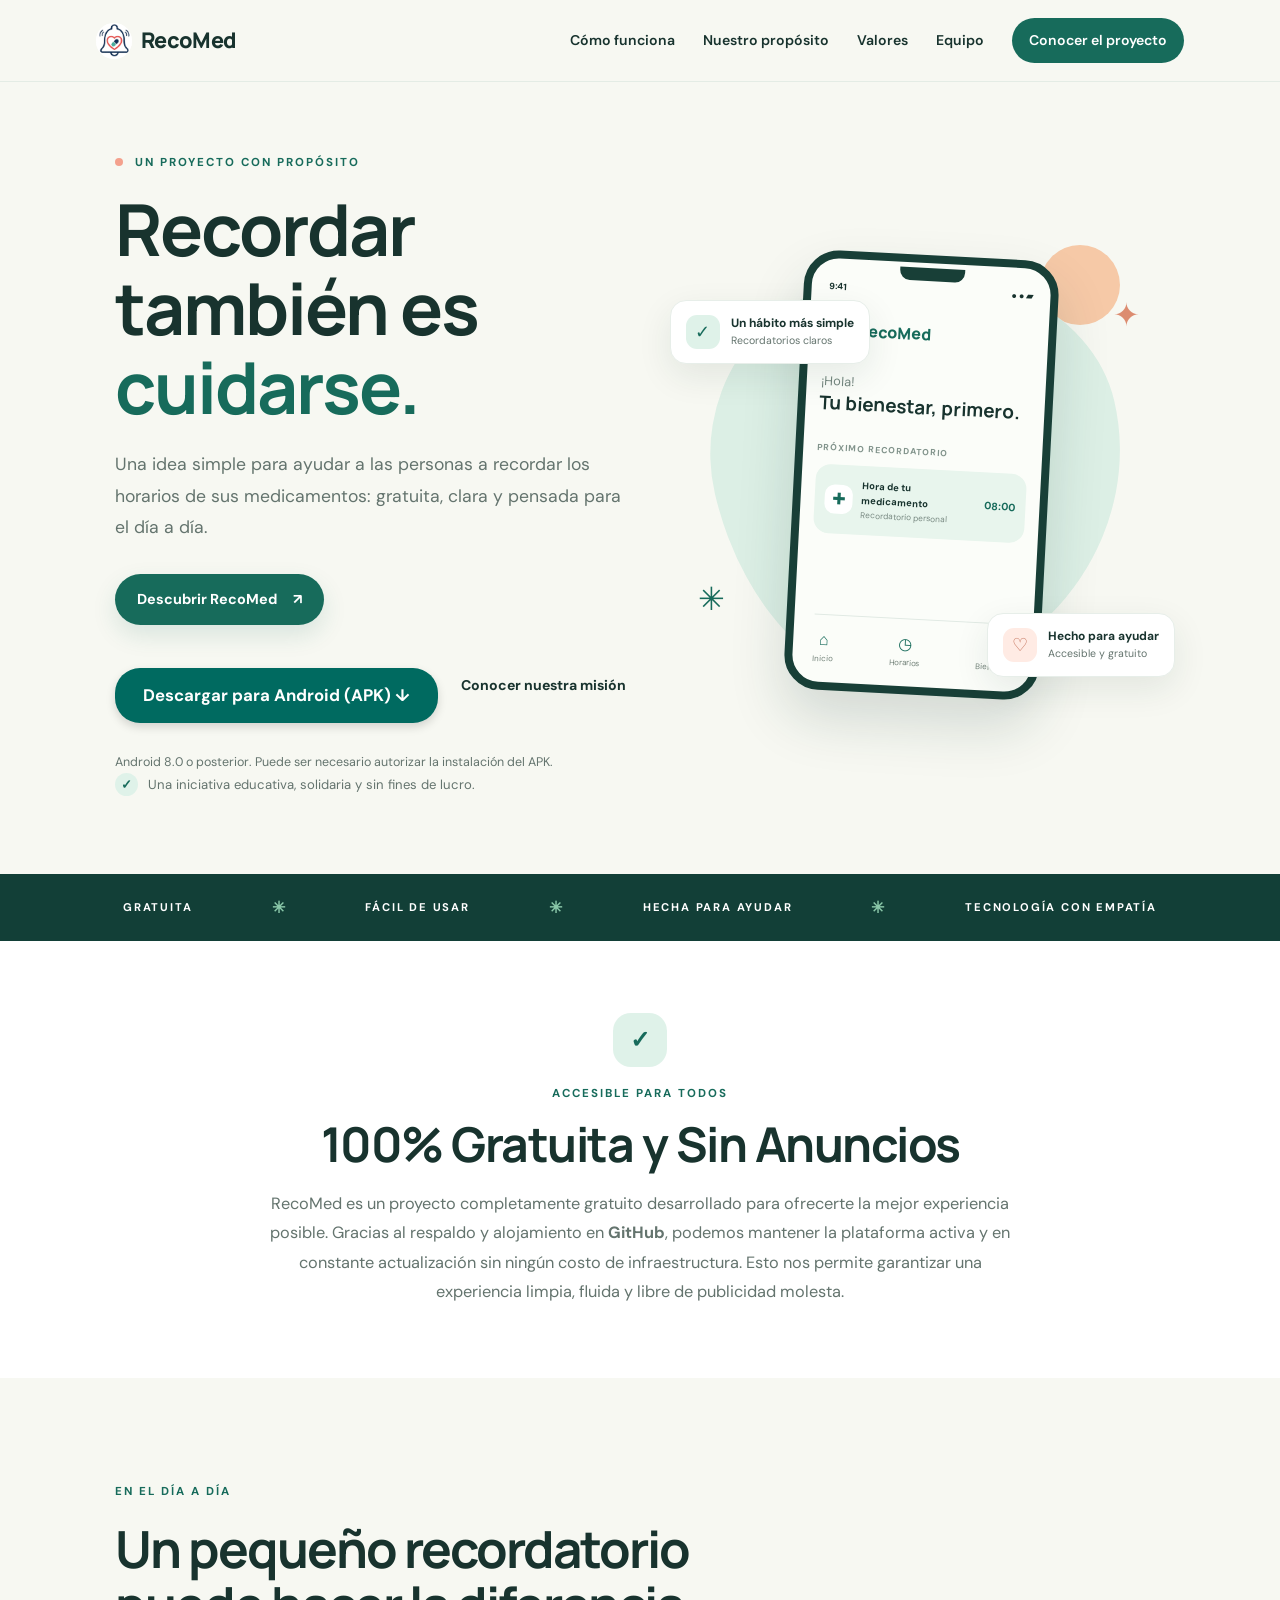
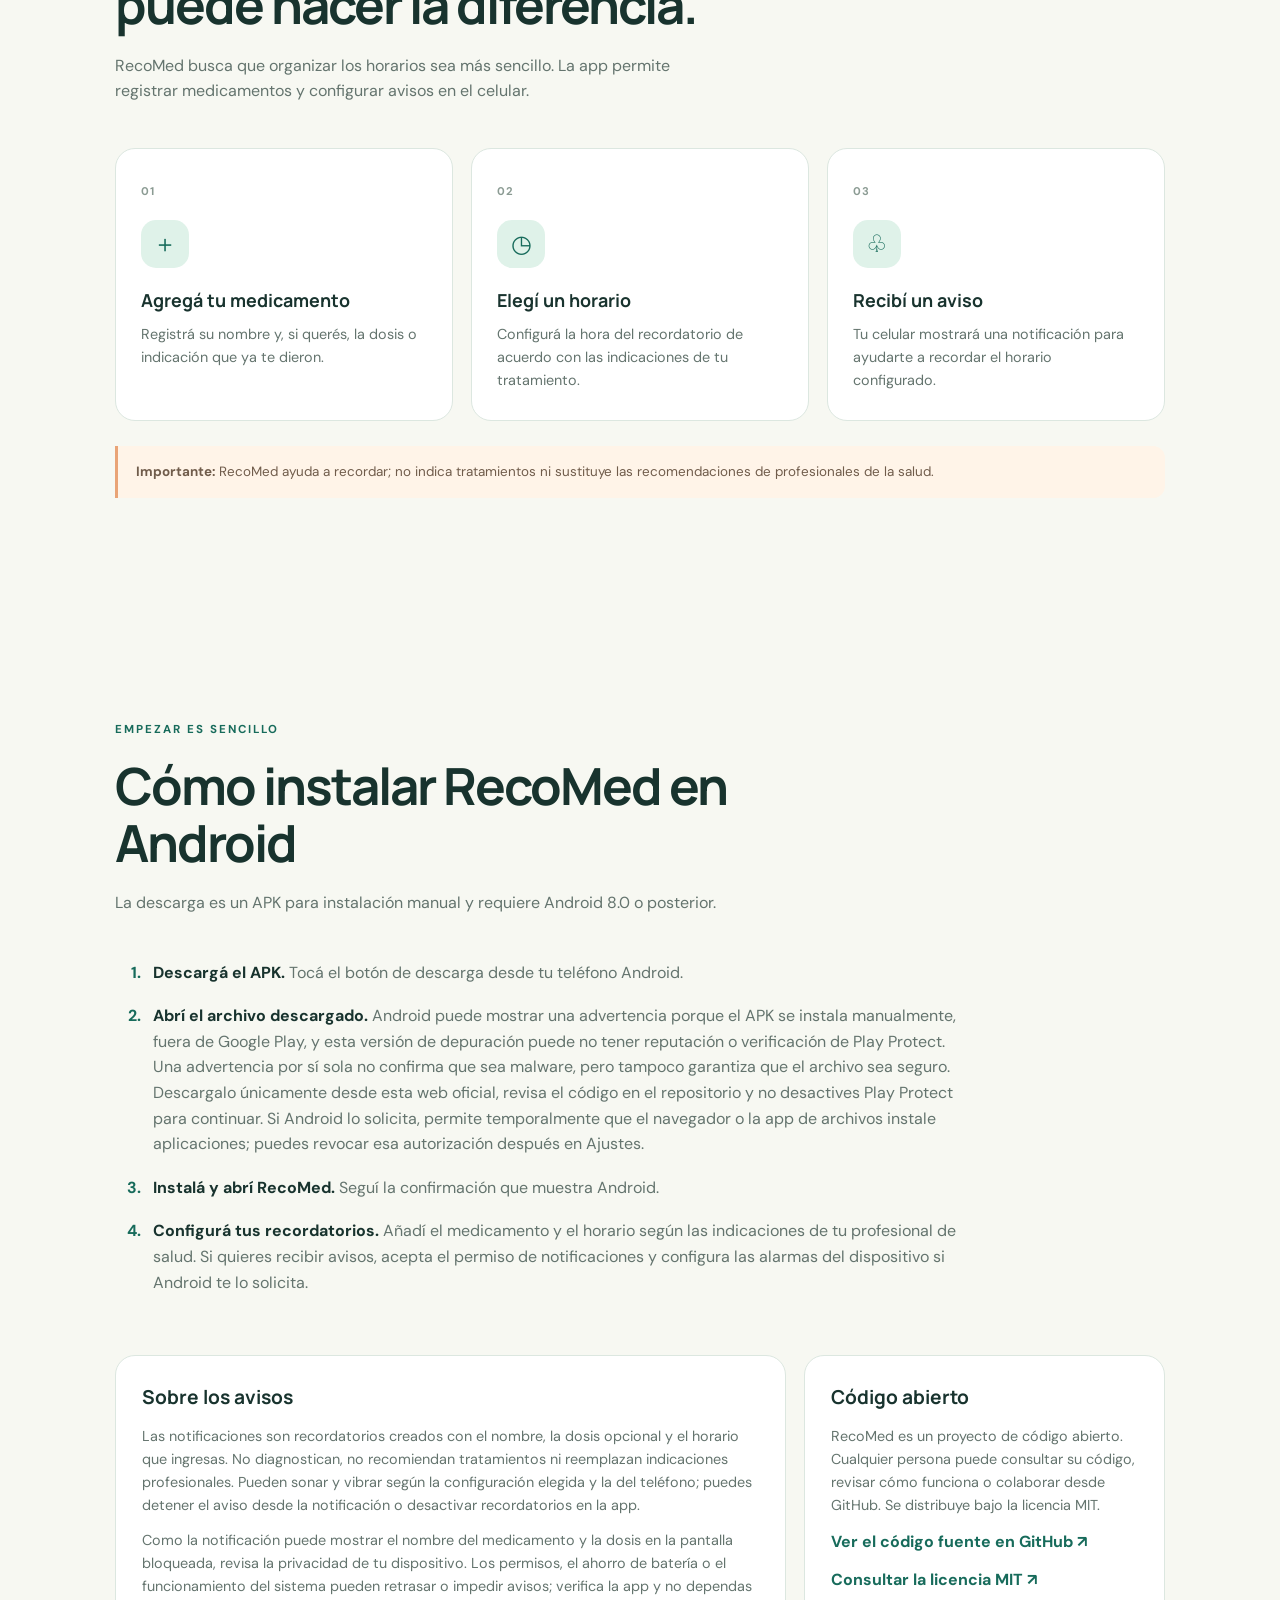
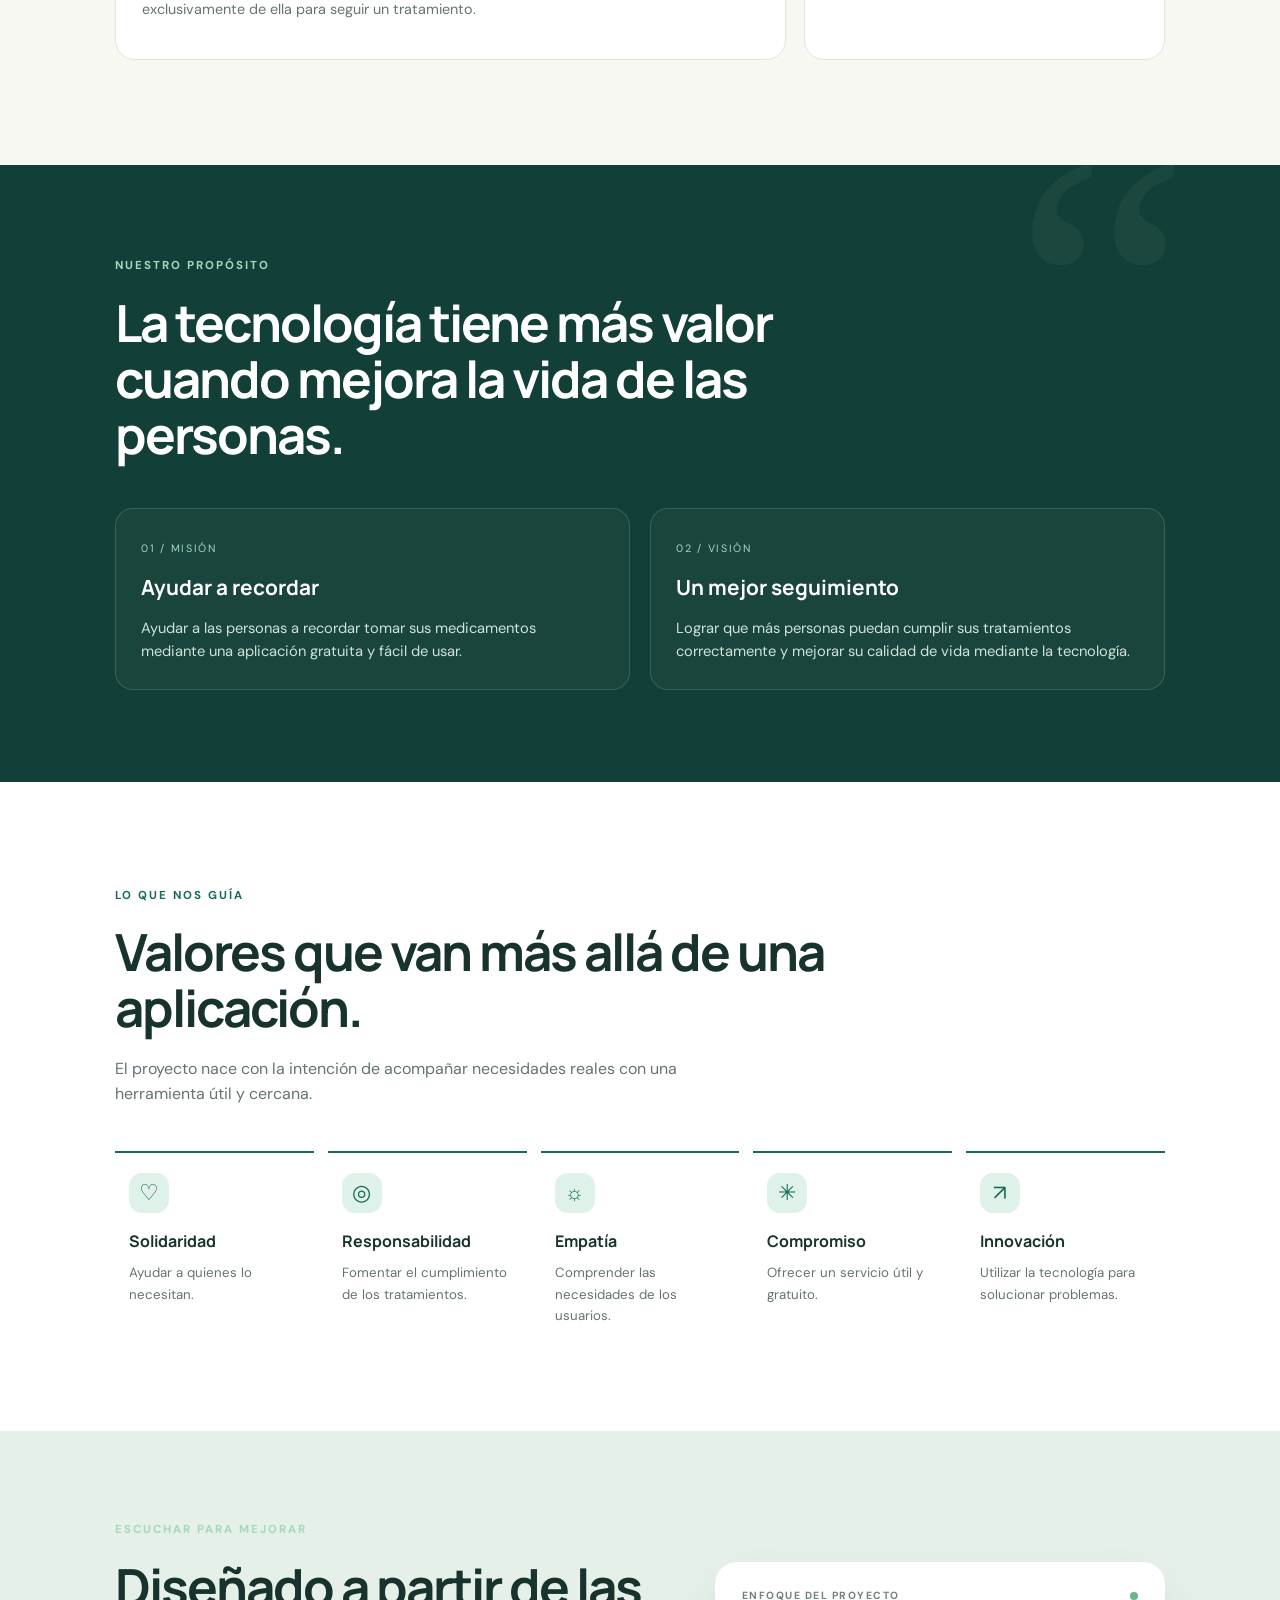
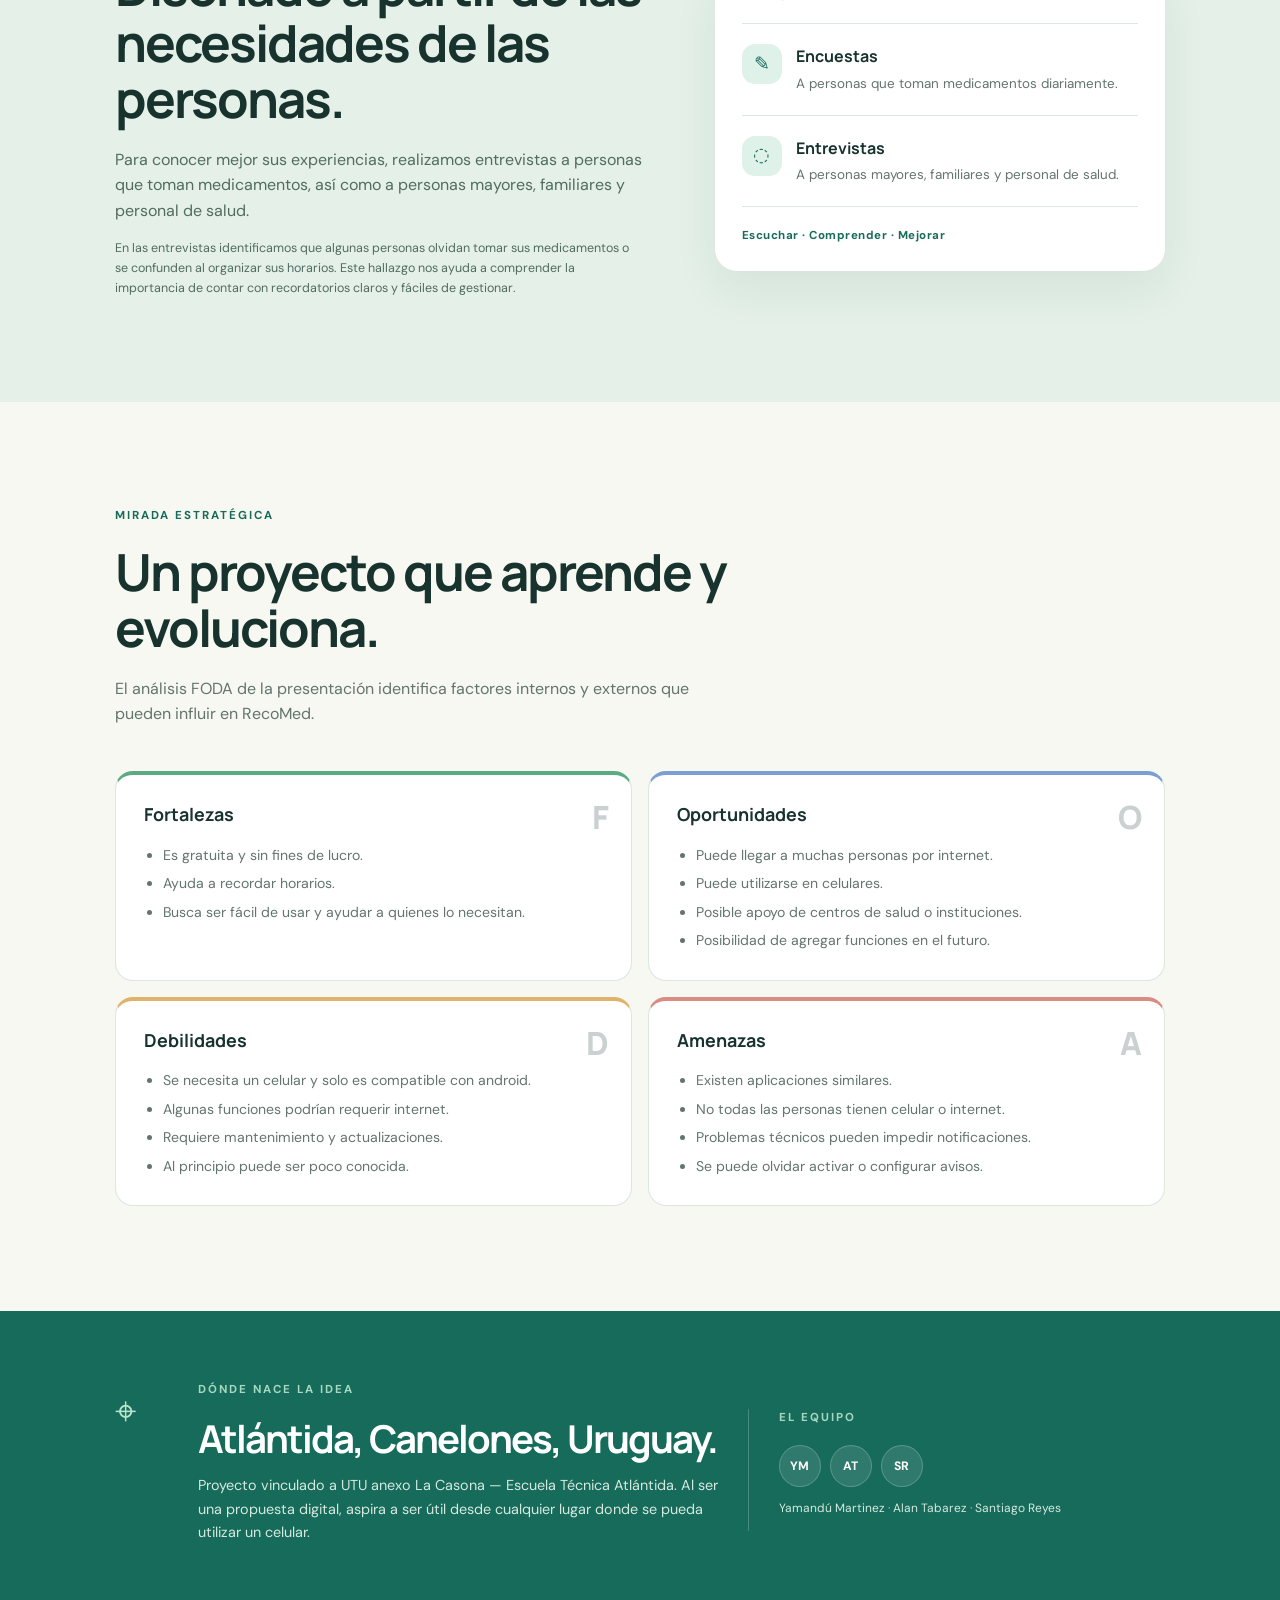
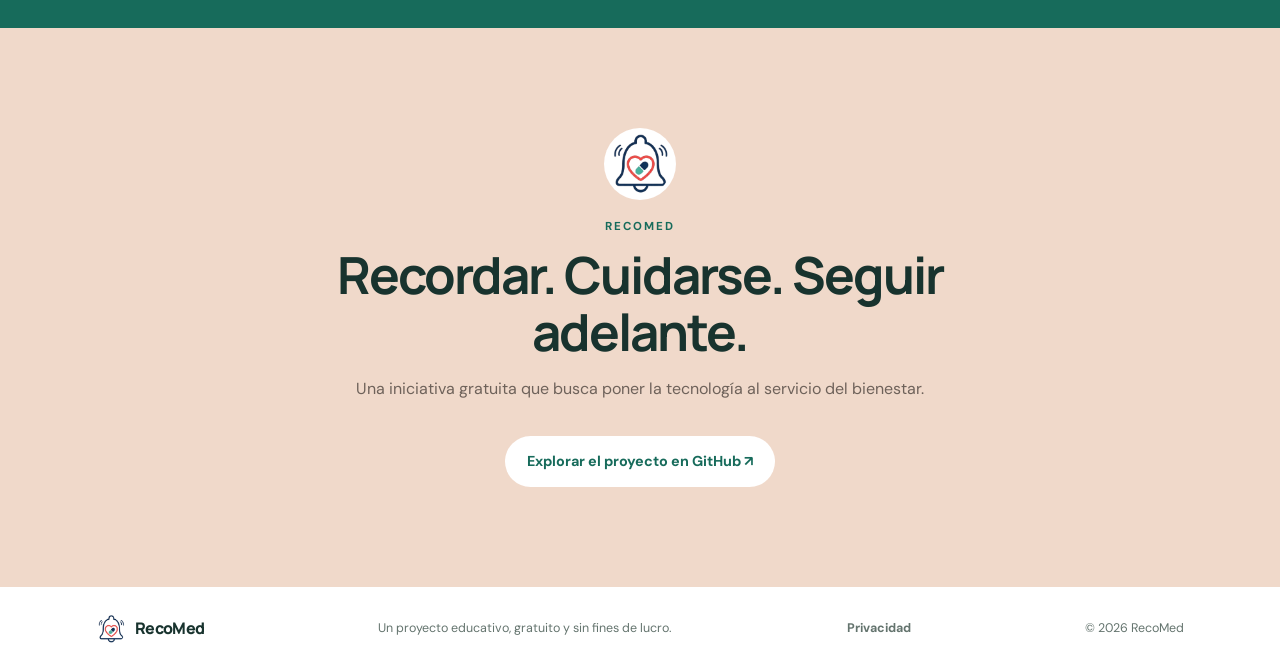
==== commit 19f76bbb: "Explain Android APK installation warnings Co-authored-by: Copilot <223556219+Copilot@users.noreply.g" ====
--- a/web/index.html
+++ b/web/index.html
@@ -98,7 +98,7 @@
       <div class="section-intro"><p class="eyebrow">Empezar es sencillo</p><h2>Cómo instalar RecoMed en Android</h2><p>La descarga es un APK para instalación manual y requiere Android 8.0 o posterior.</p></div>
       <ol class="install-steps">
         <li><strong>Descargá el APK.</strong> Tocá el botón de descarga desde tu teléfono Android.</li>
-        <li><strong>Abrí el archivo descargado.</strong> Si Android lo solicita, permite temporalmente que el navegador o la app de archivos instale aplicaciones. Esta autorización la controla Android y puedes revocarla después en Ajustes.</li>
+        <li><strong>Abrí el archivo descargado.</strong> Android puede mostrar una advertencia porque el APK se instala manualmente, fuera de Google Play, y esta versión de depuración puede no tener reputación o verificación de Play Protect. Una advertencia por sí sola no confirma que sea malware, pero tampoco garantiza que el archivo sea seguro. Descargalo únicamente desde esta web oficial, revisa el código en el repositorio y no desactives Play Protect para continuar. Si Android lo solicita, permite temporalmente que el navegador o la app de archivos instale aplicaciones; puedes revocar esa autorización después en Ajustes.</li>
         <li><strong>Instalá y abrí RecoMed.</strong> Seguí la confirmación que muestra Android.</li>
         <li><strong>Configurá tus recordatorios.</strong> Añadí el medicamento y el horario según las indicaciones de tu profesional de salud. Si quieres recibir avisos, acepta el permiso de notificaciones y configura las alarmas del dispositivo si Android te lo solicita.</li>
       </ol>
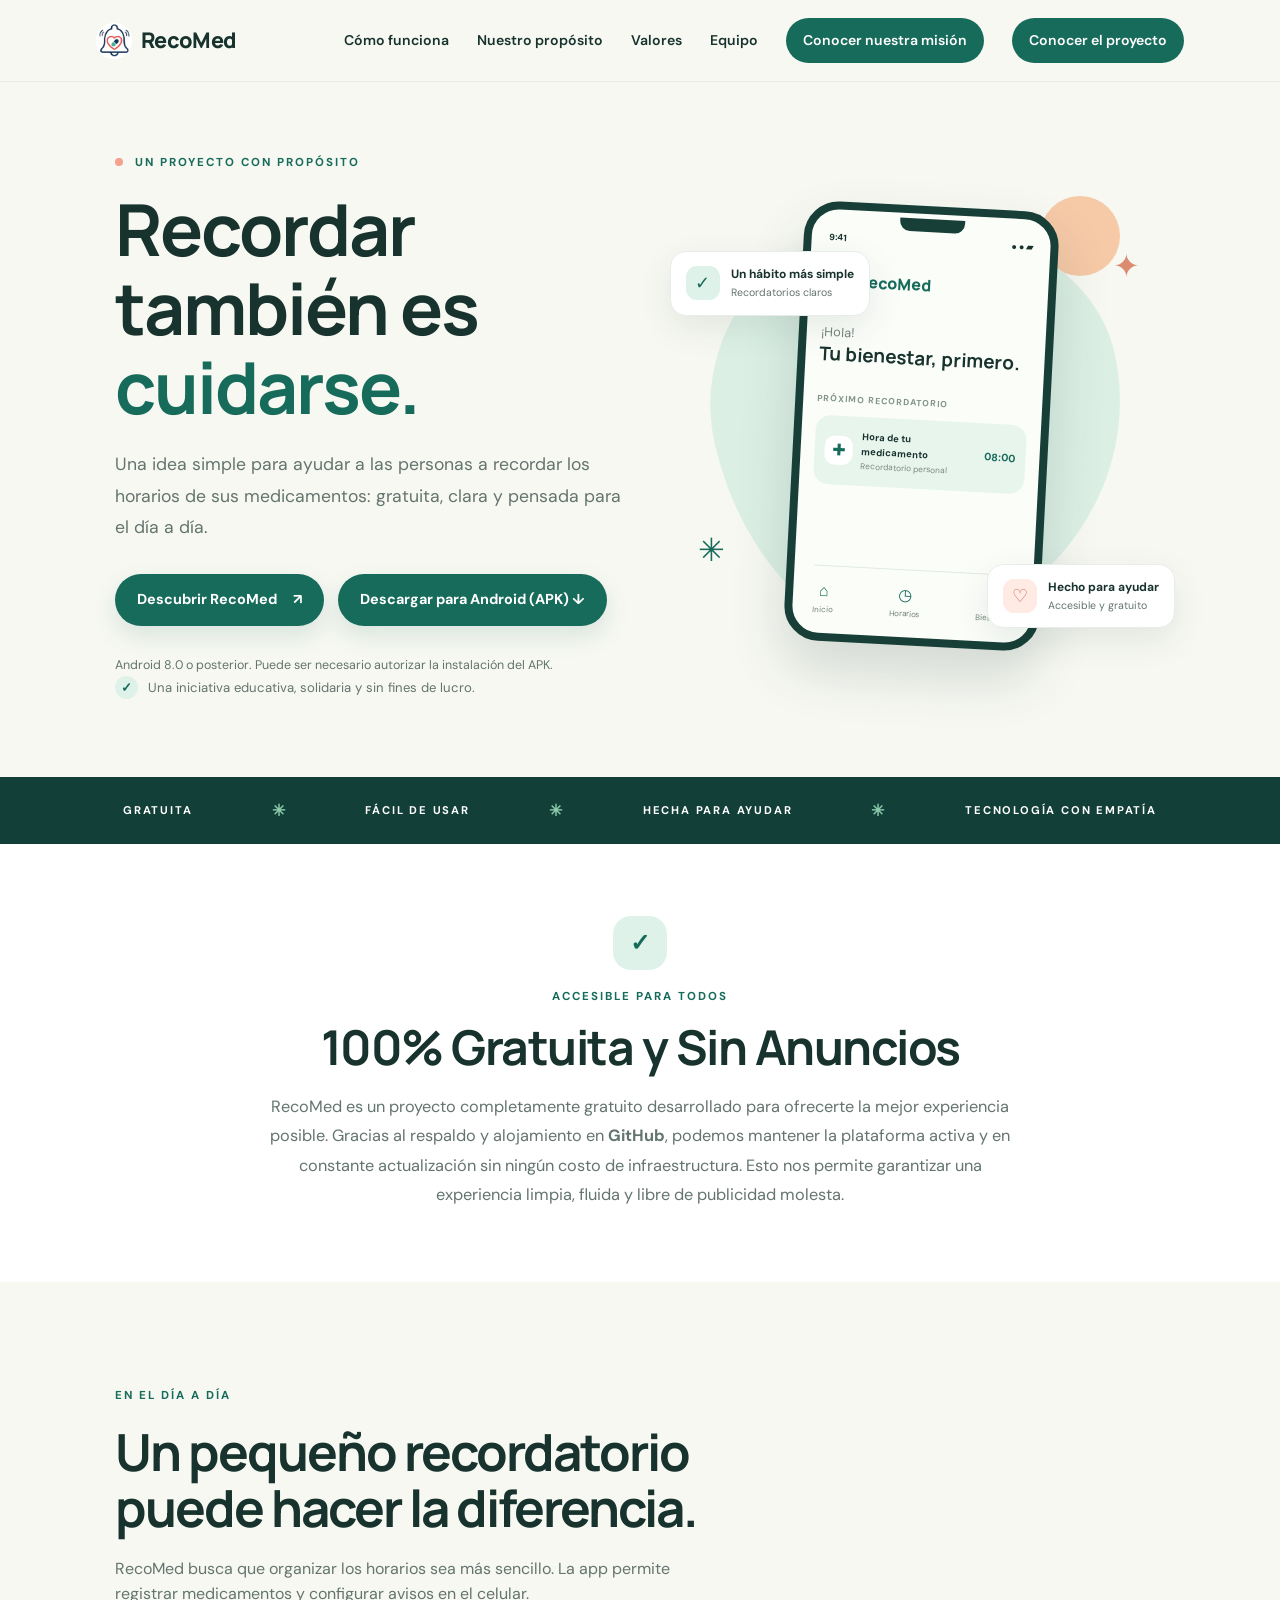
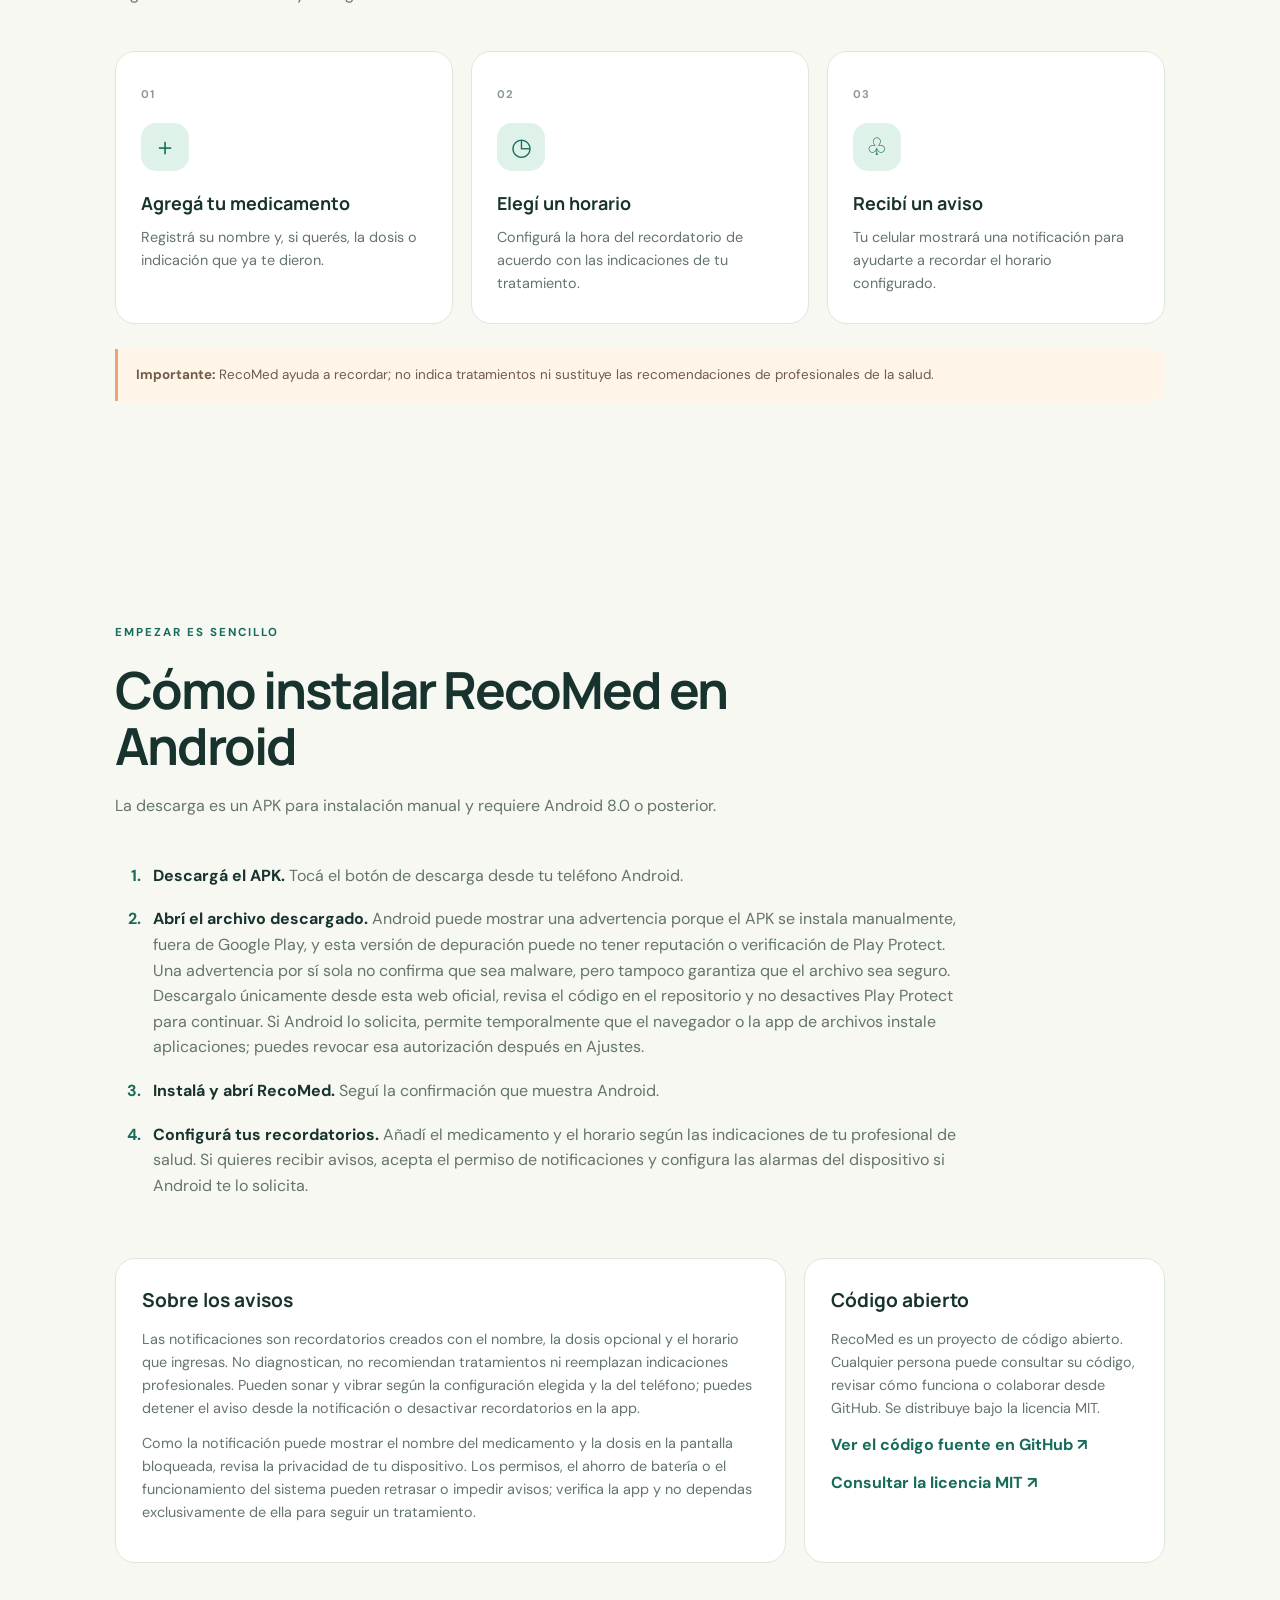
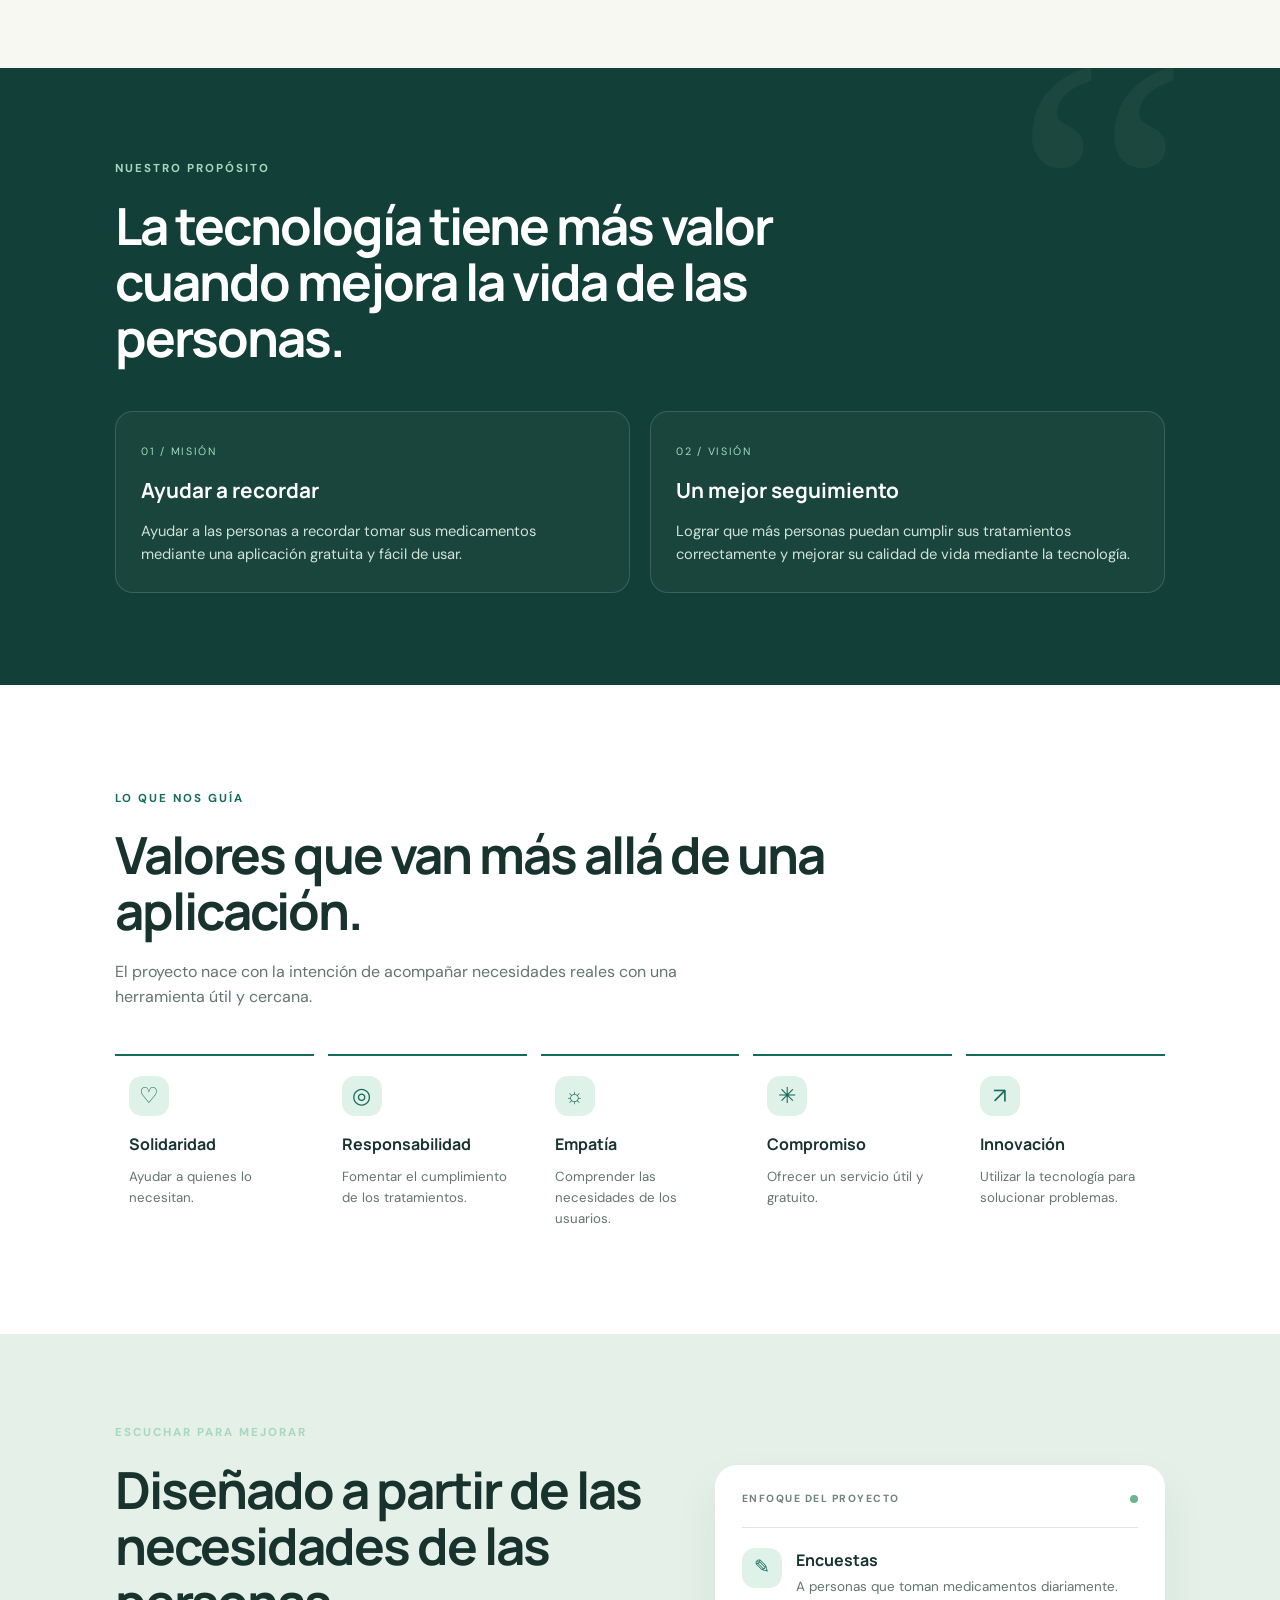
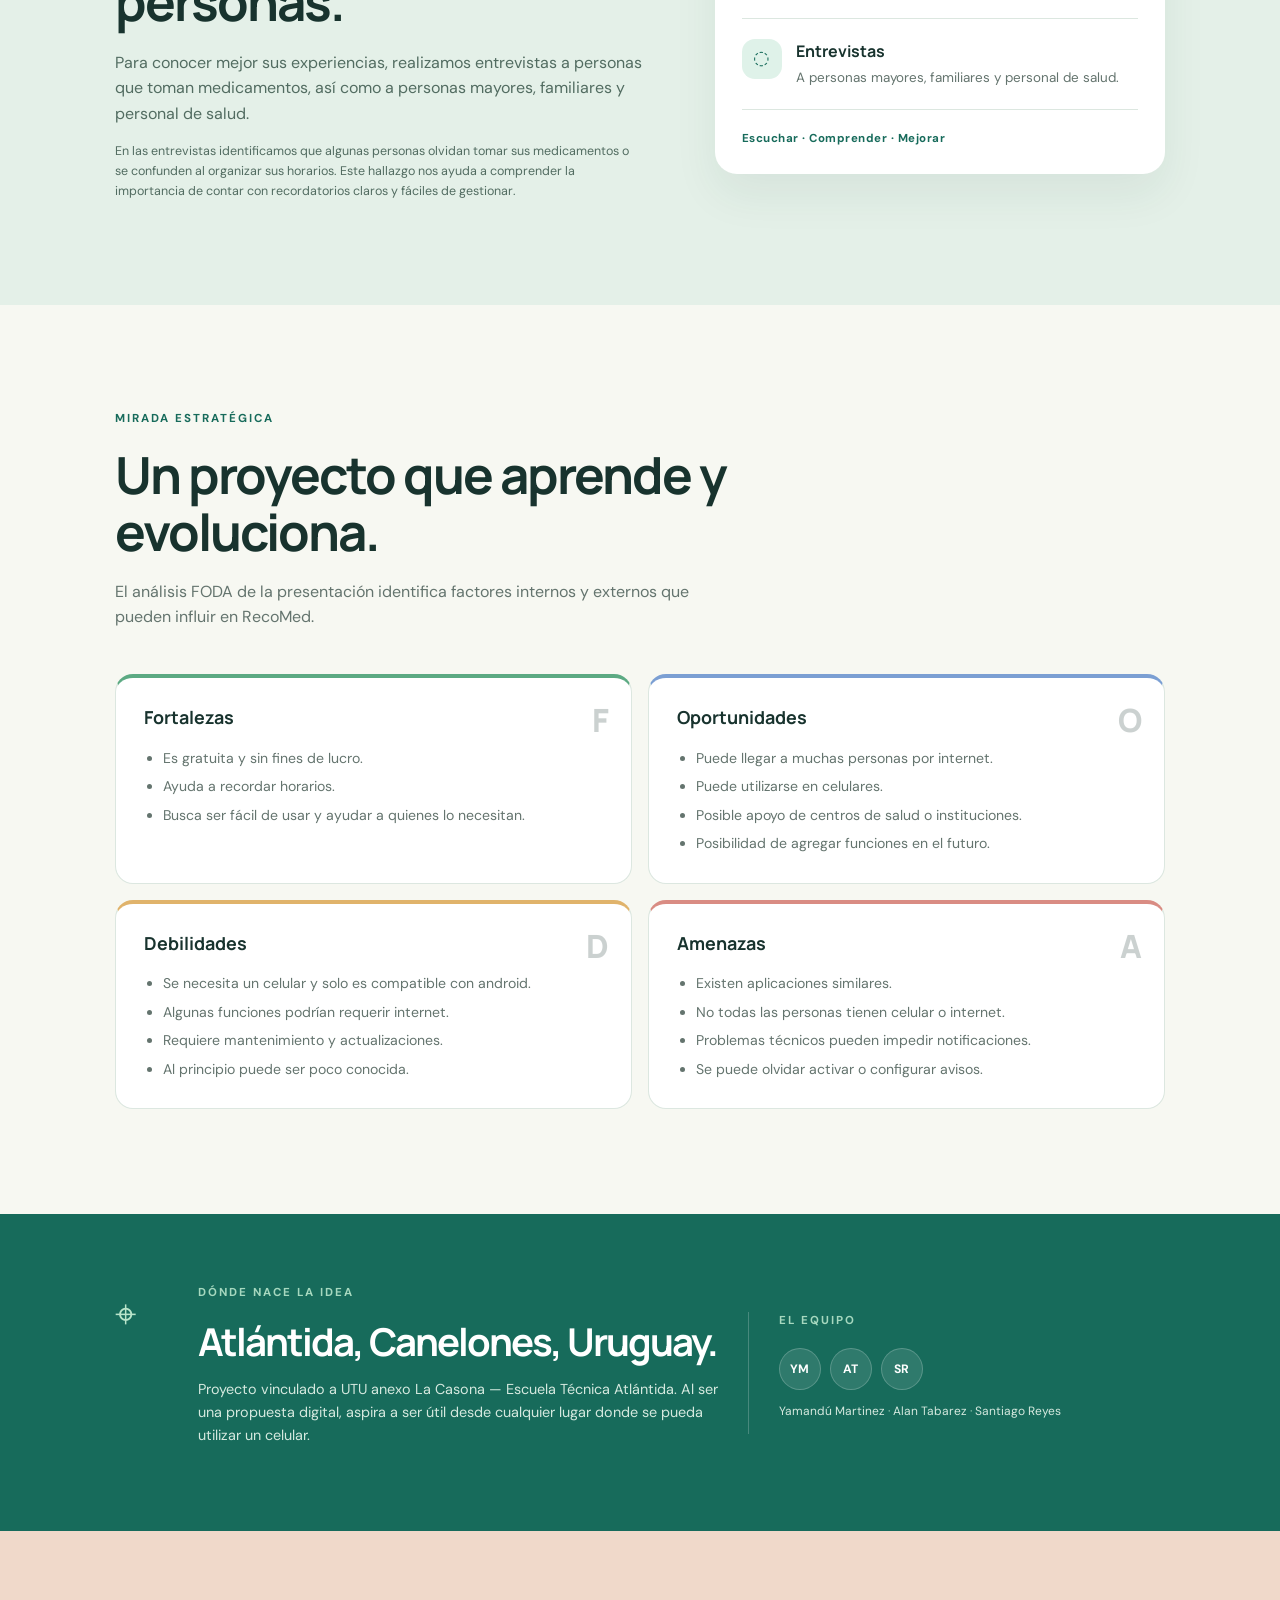
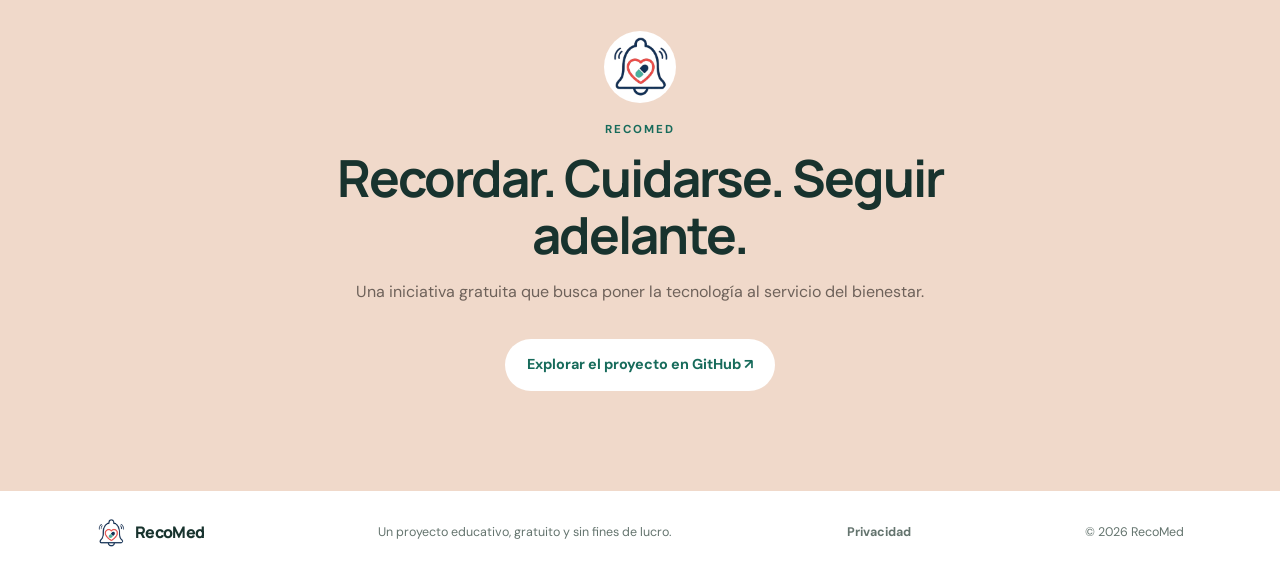
==== commit 6ec528e6: "Align homepage navigation and hero buttons Co-authored-by: Copilot <223556219+Copilot@users.noreply." ====
--- a/web/index.html
+++ b/web/index.html
@@ -7,27 +7,6 @@
   <meta name="description" content="RecoMed: recordatorios gratuitos y fáciles de usar para ayudarte a recordar los horarios de tus medicamentos.">
   <title>RecoMed — Recordar también es cuidarse</title>
   <link rel="icon" type="image/png" href="images/recomed-logo.png">
-  <style>
-    /* Estilo del botón de descarga */
-    .btn-download {
-        display: inline-block;
-        margin-top: 20px;
-        padding: 14px 28px;
-        background-color: #006A60; /* Color primario médico */
-        color: #FFFFFF;
-        text-decoration: none;
-        font-weight: bold;
-        font-size: 1.05em;
-        border-radius: 25px;
-        box-shadow: 0 4px 10px rgba(0, 0, 0, 0.15);
-        transition: background-color 0.3s ease, transform 0.2s ease;
-    }
-
-    .btn-download:hover {
-        background-color: #005048;
-        transform: translateY(-2px);
-    }
-  </style>
   <link rel="stylesheet" href="styles.css">
 </head>
 <body>
@@ -39,6 +18,7 @@
       <a href="#proposito">Nuestro propósito</a>
       <a href="#valores">Valores</a>
       <a href="#equipo">Equipo</a>
+      <a class="nav-cta" href="#proposito">Conocer nuestra misión</a>
       <a class="nav-cta" href="#contacto">Conocer el proyecto</a>
     </nav>
   </header>
@@ -51,8 +31,7 @@
         <p class="hero-lead">Una idea simple para ayudar a las personas a recordar los horarios de sus medicamentos: gratuita, clara y pensada para el día a día.</p>
         <div class="hero-actions">
           <a class="button button-primary" href="#como-funciona">Descubrir RecoMed <span>↗</span></a>
-          <a class="btn-download" href="downloads/recomed-android.apk" download="recomed-android.apk">Descargar para Android (APK) ↓</a>
-          <a class="text-link" href="#proposito">Conocer nuestra misión</a>
+          <a class="button button-primary" href="downloads/recomed-android.apk" download="recomed-android.apk">Descargar para Android (APK) ↓</a>
         </div>
         <p class="download-note">Android 8.0 o posterior. Puede ser necesario autorizar la instalación del APK.</p>
         <div class="hero-note"><span class="check">✓</span><span>Una iniciativa educativa, solidaria y sin fines de lucro.</span></div>
--- a/web/styles.css
+++ b/web/styles.css
@@ -1,7 +1,7 @@
 @import url('https://fonts.googleapis.com/css2?family=DM+Sans:wght@400;500;600;700&family=Manrope:wght@400;500;600;700;800&display=swap');
 :root{--green:#176b5b;--deep:#123f37;--mint:#dff2e9;--cream:#f7f8f2;--ink:#18332e;--muted:#64746e;--coral:#f4a18d;--line:#dce7e0}
 *{box-sizing:border-box}html{scroll-behavior:smooth;scroll-padding-top:90px}body{margin:0;background:var(--cream);color:var(--ink);font-family:'DM Sans',sans-serif;line-height:1.6}a{color:inherit;text-decoration:none}.site-header{height:82px;padding:0 7.5%;display:flex;align-items:center;justify-content:space-between;background:rgba(247,248,242,.94);position:sticky;top:0;z-index:10;border-bottom:1px solid rgba(220,231,224,.7);backdrop-filter:blur(14px)}.brand{font-family:Manrope,sans-serif;font-weight:800;font-size:1.35rem;display:flex;align-items:center;gap:9px;letter-spacing:-.7px}.brand-mark{display:inline-grid;place-items:center;width:31px;height:31px;background:var(--green);color:white;border-radius:10px;font-size:1.5rem;line-height:1}.nav{display:flex;align-items:center;gap:28px;font-size:.88rem;font-weight:600}.nav a:not(.nav-cta):hover,.text-link:hover,footer a:hover{color:var(--green)}.nav-cta{padding:11px 17px;background:var(--green);color:white;border-radius:999px}.menu-toggle{display:none;border:0;background:none;font-size:1.6rem;color:var(--deep)}
-.hero{min-height:650px;padding:72px 9% 78px;display:grid;grid-template-columns:1.03fr .97fr;gap:45px;align-items:center;overflow:hidden}.eyebrow{text-transform:uppercase;letter-spacing:2px;font-size:.72rem;font-weight:700;color:var(--green);margin:0 0 18px}.eyebrow span{display:inline-block;width:8px;height:8px;background:var(--coral);border-radius:50%;margin-right:7px}.hero h1,.section h2,.mission h2,.research h2,.location h2,.closing h2{font-family:Manrope,sans-serif;letter-spacing:-2px;line-height:1.1;font-weight:700}.hero h1{font-size:clamp(3.2rem,5.6vw,5.3rem);max-width:640px;margin:0 0 22px}.hero h1 em{font-style:normal;color:var(--green)}.hero-lead{font-size:1.1rem;color:var(--muted);max-width:520px;line-height:1.8}.hero-actions{display:flex;align-items:center;gap:23px;flex-wrap:wrap;margin:30px 0}.button{display:inline-flex;align-items:center;gap:16px;border-radius:999px;padding:14px 22px;font-weight:700;font-size:.9rem;transition:transform .2s}.button:hover{transform:translateY(-2px)}.button-primary{background:var(--green);color:white;box-shadow:0 10px 25px #176b5b22}.text-link{font-size:.88rem;font-weight:700}.hero-note{display:flex;align-items:center;gap:10px;color:var(--muted);font-size:.82rem}.check{display:grid;place-items:center;border-radius:50%;width:23px;height:23px;background:var(--mint);color:var(--green);font-weight:bold}
+.hero{min-height:650px;padding:72px 9% 78px;display:grid;grid-template-columns:1.03fr .97fr;gap:45px;align-items:center;overflow:hidden}.eyebrow{text-transform:uppercase;letter-spacing:2px;font-size:.72rem;font-weight:700;color:var(--green);margin:0 0 18px}.eyebrow span{display:inline-block;width:8px;height:8px;background:var(--coral);border-radius:50%;margin-right:7px}.hero h1,.section h2,.mission h2,.research h2,.location h2,.closing h2{font-family:Manrope,sans-serif;letter-spacing:-2px;line-height:1.1;font-weight:700}.hero h1{font-size:clamp(3.2rem,5.6vw,5.3rem);max-width:640px;margin:0 0 22px}.hero h1 em{font-style:normal;color:var(--green)}.hero-lead{font-size:1.1rem;color:var(--muted);max-width:520px;line-height:1.8}.hero-actions{display:flex;align-items:stretch;gap:14px;flex-wrap:wrap;margin:30px 0}.button{display:inline-flex;align-items:center;justify-content:center;gap:16px;min-height:52px;border-radius:999px;padding:14px 22px;font-weight:700;font-size:.9rem;transition:transform .2s}.button:hover{transform:translateY(-2px)}.button-primary{background:var(--green);color:white;box-shadow:0 10px 25px #176b5b22}.text-link{font-size:.88rem;font-weight:700}.hero-note{display:flex;align-items:center;gap:10px;color:var(--muted);font-size:.82rem}.check{display:grid;place-items:center;border-radius:50%;width:23px;height:23px;background:var(--mint);color:var(--green);font-weight:bold}
 .hero-art{height:500px;position:relative;display:grid;place-items:center}.blob{position:absolute;width:410px;height:410px;background:#dcefe5;border-radius:43% 57% 61% 39% / 43% 43% 57% 57%;transform:rotate(-13deg)}.sun{position:absolute;top:20px;right:45px;width:80px;height:80px;border-radius:50%;background:#f6c9a7}.phone{position:relative;width:255px;height:440px;border:8px solid #183f37;border-radius:35px;background:#fbfdf9;box-shadow:0 28px 55px #143c3328;padding:13px 14px;transform:rotate(3deg);z-index:2}.phone:before{content:"";position:absolute;top:5px;left:50%;transform:translateX(-50%);width:65px;height:13px;background:#183f37;border-radius:0 0 10px 10px}.phone-top{display:flex;justify-content:space-between;font-size:.57rem;font-weight:700;margin:8px 3px 22px}.app-mini-brand{font-family:Manrope;font-size:1rem;font-weight:800;color:var(--green);display:flex;align-items:center;gap:6px}.app-mini-brand .brand-mark{width:23px;height:23px;border-radius:7px;font-size:1.2rem}.phone-greeting{margin:27px 0 0;color:#73857d;font-size:.8rem}.phone h2{font-family:Manrope;font-size:1.18rem;line-height:1.2;margin:0 0 26px}.today-label{font-size:.55rem;letter-spacing:1px;font-weight:700;color:#81938b}.reminder-card{margin-top:10px;background:#e8f5ed;border-radius:15px;padding:13px 10px;display:flex;align-items:center;gap:8px}.pill-icon{display:grid;place-items:center;width:29px;height:29px;background:white;border-radius:10px;color:var(--green)}.reminder-card strong{display:block;font-size:.59rem}.reminder-card small{display:block;font-size:.52rem;color:#778880}.reminder-card b{font-size:.66rem;color:var(--green);margin-left:auto}.phone-footer{position:absolute;bottom:17px;left:20px;right:20px;border-top:1px solid #e1eae4;padding-top:12px;display:flex;justify-content:space-between;color:var(--green);font-size:1rem}.phone-footer span{text-align:center}.phone-footer small{display:block;font-size:.5rem;color:#718078}.floating{position:absolute;z-index:3;background:white;border:1px solid #e7eee9;border-radius:16px;padding:13px 15px;display:flex;align-items:center;gap:11px;box-shadow:0 12px 35px #173b3117}.floating strong,.floating small{display:block}.floating strong{font-size:.75rem}.floating small{font-size:.66rem;color:var(--muted)}.float-icon,.heart{display:grid;place-items:center;width:34px;height:34px;border-radius:11px;background:var(--mint);color:var(--green);font-size:1.1rem}.floating-top{top:75px;left:-8px}.floating-bottom{bottom:48px;right:-10px}.heart{background:#ffebe4;color:#c16d55}.spark{position:absolute;color:var(--green);font-size:2rem}.spark-one{left:20px;bottom:100px}.spark-two{right:25px;top:65px;color:#dc8c70}
 .ticker{background:var(--deep);color:white;display:flex;justify-content:space-evenly;gap:20px;align-items:center;flex-wrap:wrap;padding:21px 5%;font-size:.7rem;letter-spacing:1.8px;font-weight:700}.ticker i{color:#8ac8a9;font-style:normal;font-size:1rem}.section{padding:105px 9%}.section-intro{max-width:670px;margin-bottom:44px}.section h2,.mission h2,.research h2,.location h2,.closing h2{font-size:clamp(2.2rem,4vw,3.5rem);margin:0 0 20px}.section-intro>p:last-child{color:var(--muted);max-width:610px}.steps{display:grid;grid-template-columns:repeat(3,1fr);gap:18px}.step{position:relative;background:#fff;border:1px solid var(--line);border-radius:20px;padding:28px 25px;min-height:245px}.step-number{font-size:.7rem;font-weight:700;letter-spacing:1px;color:#8b9b93}.step-icon{display:grid;place-items:center;width:48px;height:48px;border-radius:15px;background:var(--mint);color:var(--green);font-size:1.5rem;margin:18px 0}.step h3,.value-grid h3,.foda-card h3{font-family:Manrope,sans-serif;font-size:1.12rem;margin:0 0 8px}.step p,.value-grid p{color:var(--muted);font-size:.9rem;margin:0}.medical-note{background:#fff4e8;border-left:3px solid #e9a477;padding:15px 18px;color:#705c4b;border-radius:0 12px 12px 0;font-size:.84rem;margin-top:25px}
 .mission{position:relative;background:var(--deep);color:white;padding:92px 9%;overflow:hidden}.mission .eyebrow,.research .eyebrow,.location .eyebrow,.closing .eyebrow{color:#a6d8bf}.mission>div:nth-child(2){max-width:760px}.mission h2{max-width:780px}.mission-decoration{position:absolute;right:7%;top:-70px;font-family:Georgia;font-size:25rem;color:#ffffff0a;line-height:1}.mission-cards{display:grid;grid-template-columns:1fr 1fr;gap:20px;margin-top:45px}.mission-cards article{border:1px solid #ffffff25;background:#ffffff08;border-radius:18px;padding:25px}.mission-cards article>span{font-size:.67rem;letter-spacing:1.7px;color:#a6d8bf}.mission-cards h3{font-family:Manrope;font-size:1.3rem;margin:12px 0}.mission-cards p{color:#d0e2d9;margin:0;font-size:.92rem}
@@ -38,3 +38,4 @@
 .install-note p{color:var(--muted);font-size:.9rem;margin:0 0 12px}
 .open-source-note a{display:block;color:var(--green);font-weight:700;margin-top:12px}
 @media(max-width:720px){.install-notes{grid-template-columns:1fr}}
+@media(max-width:520px){.hero-actions .button{width:100%}}
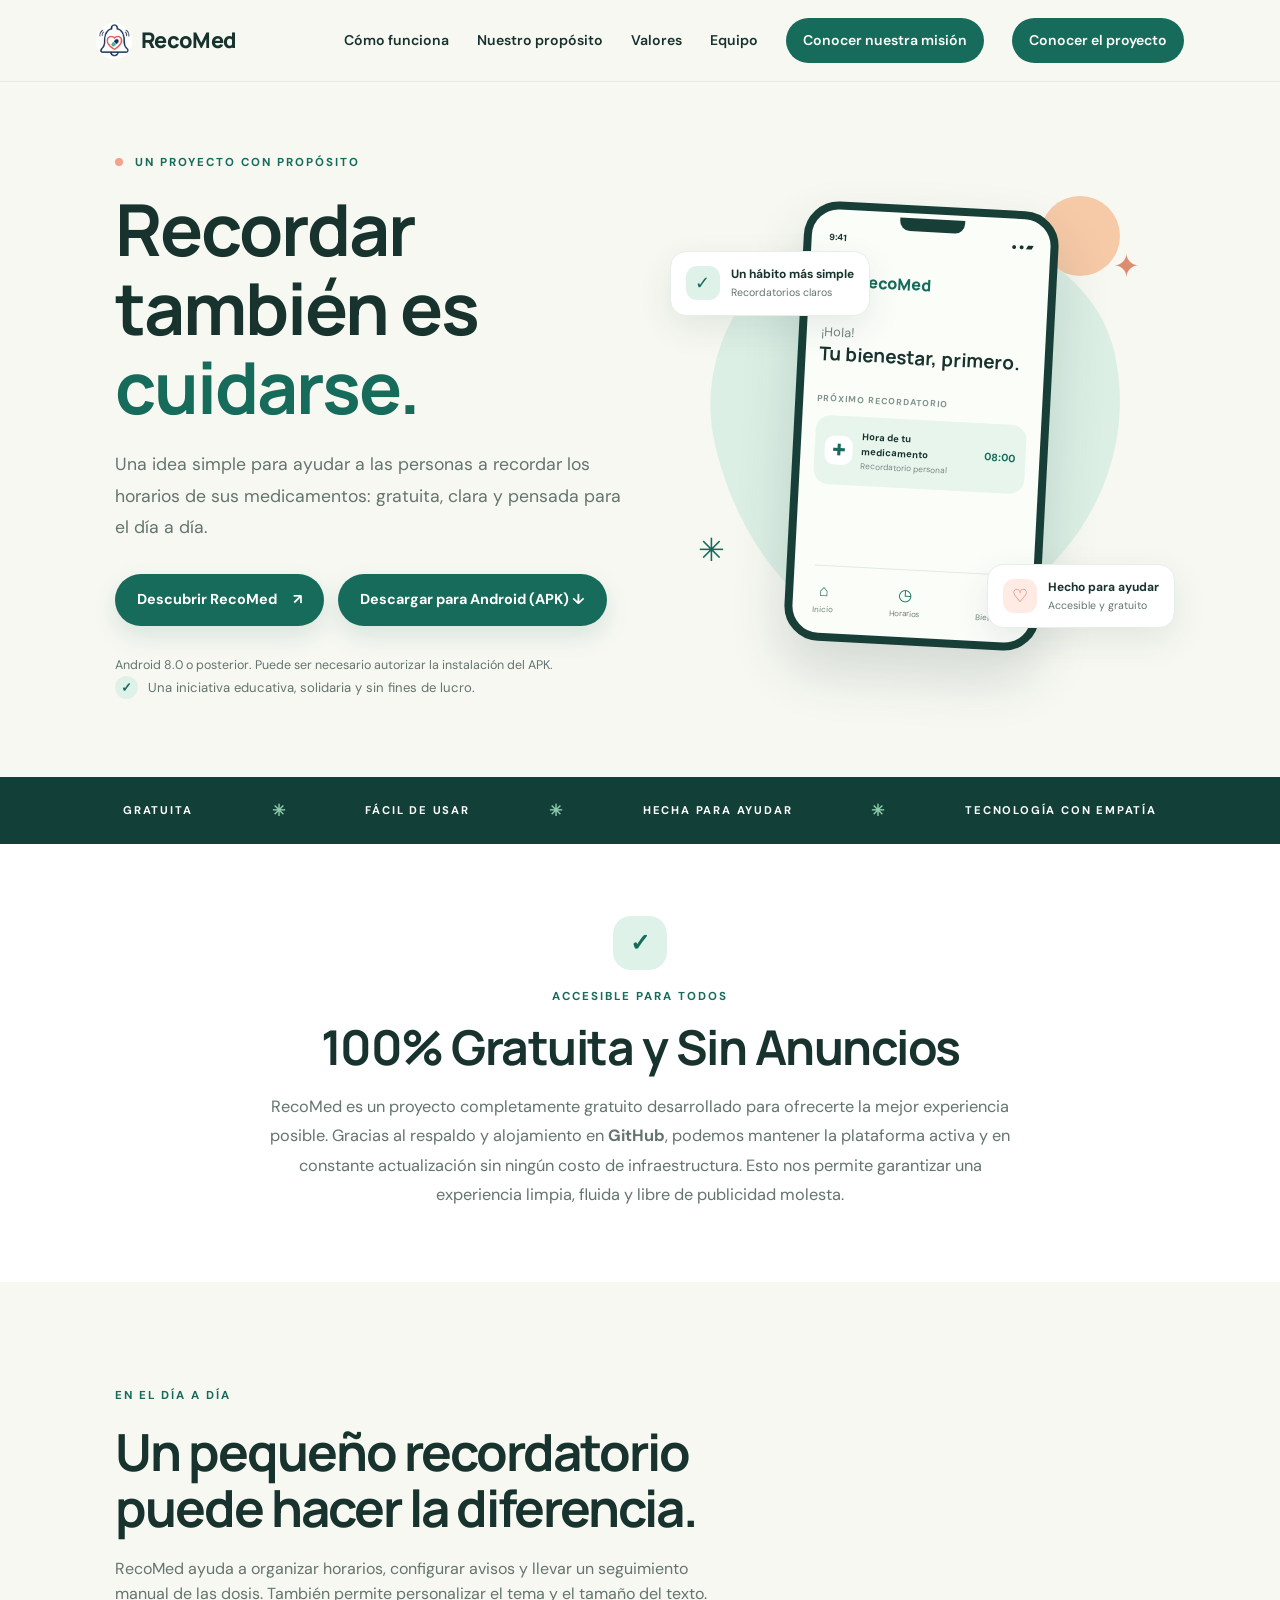
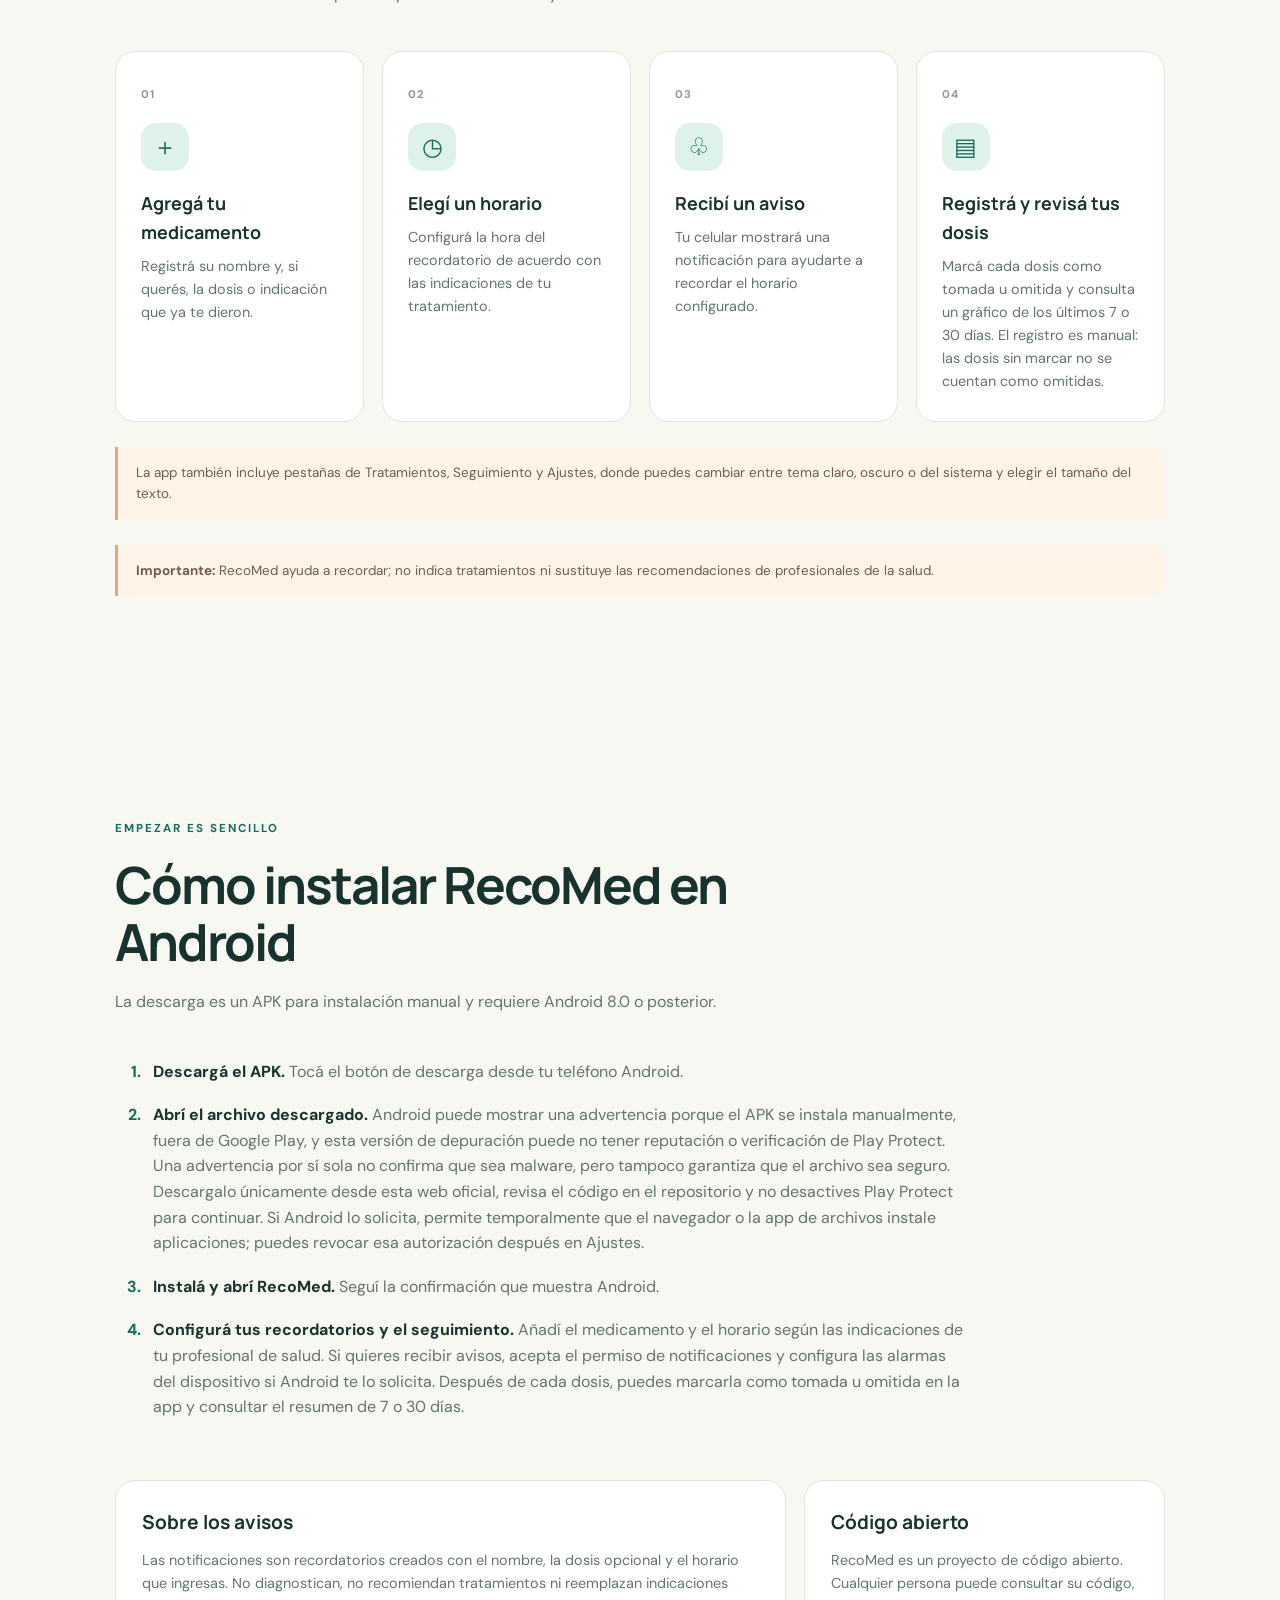
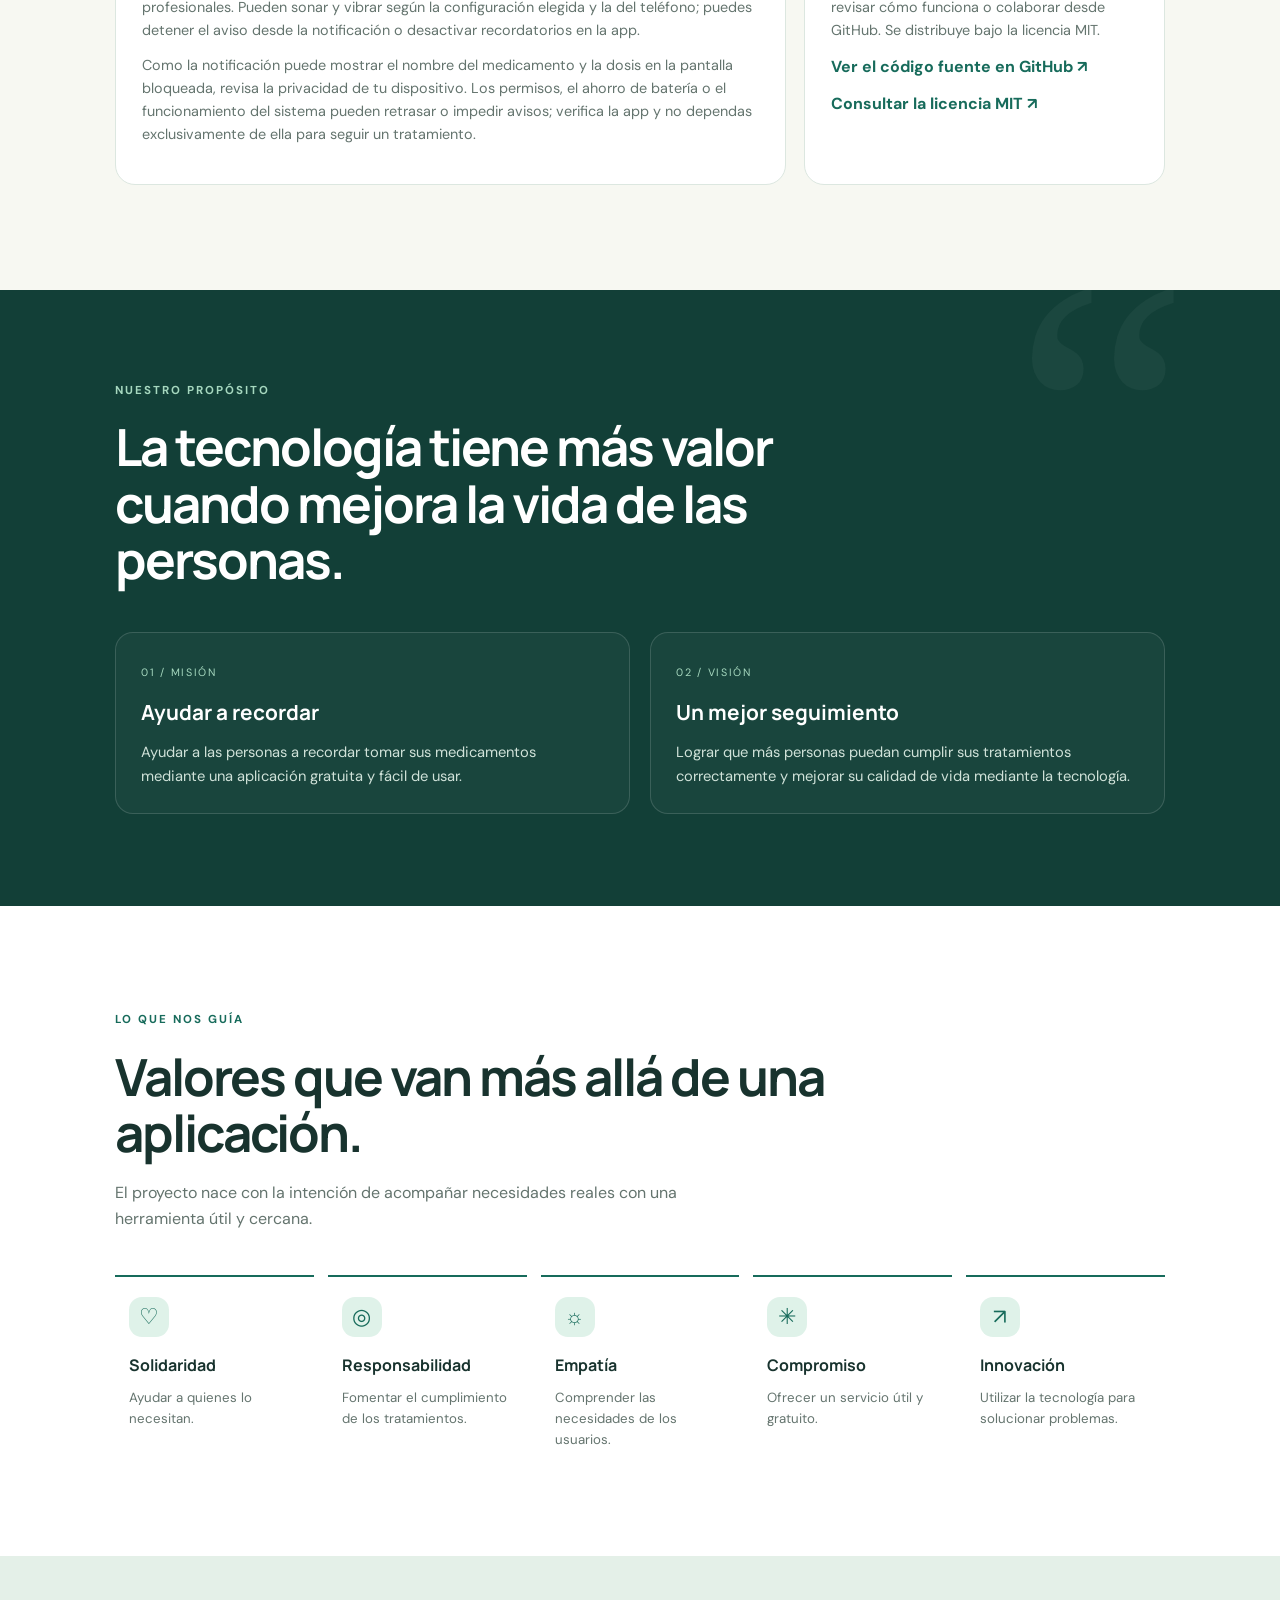
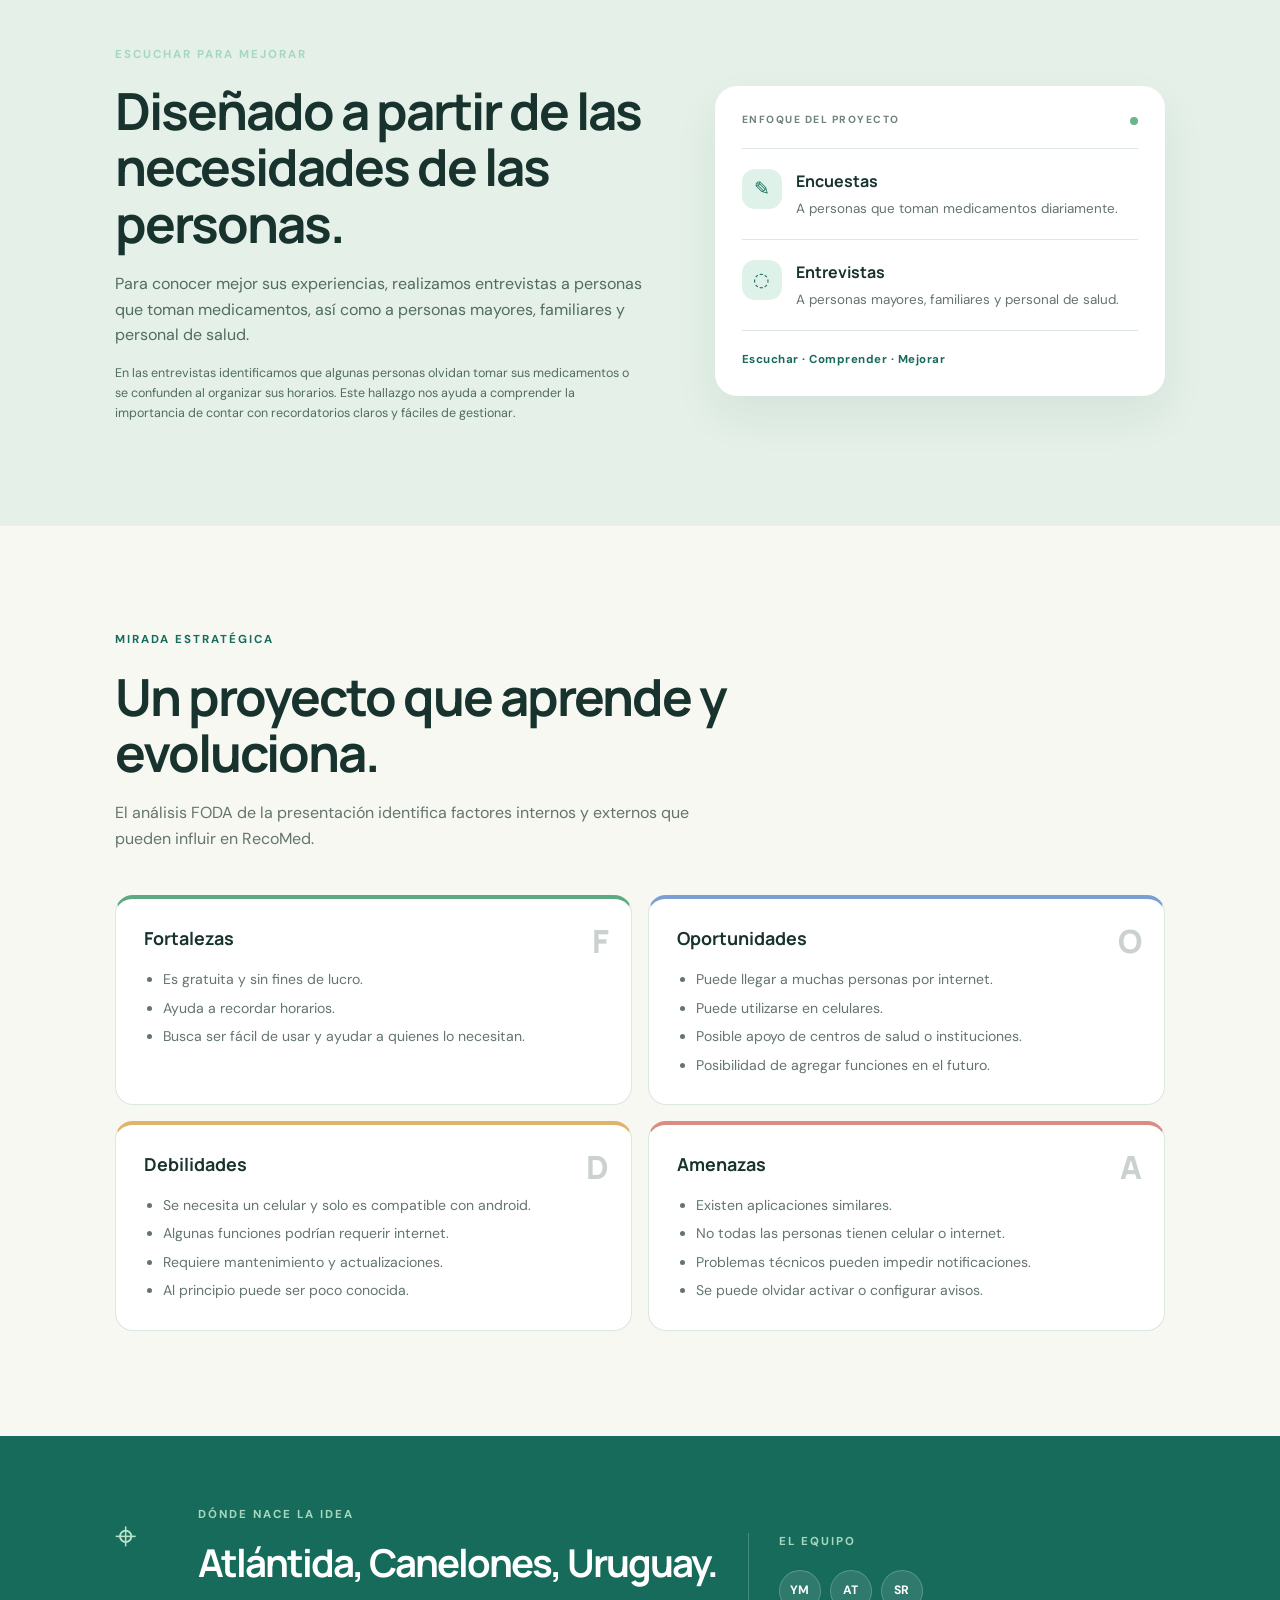
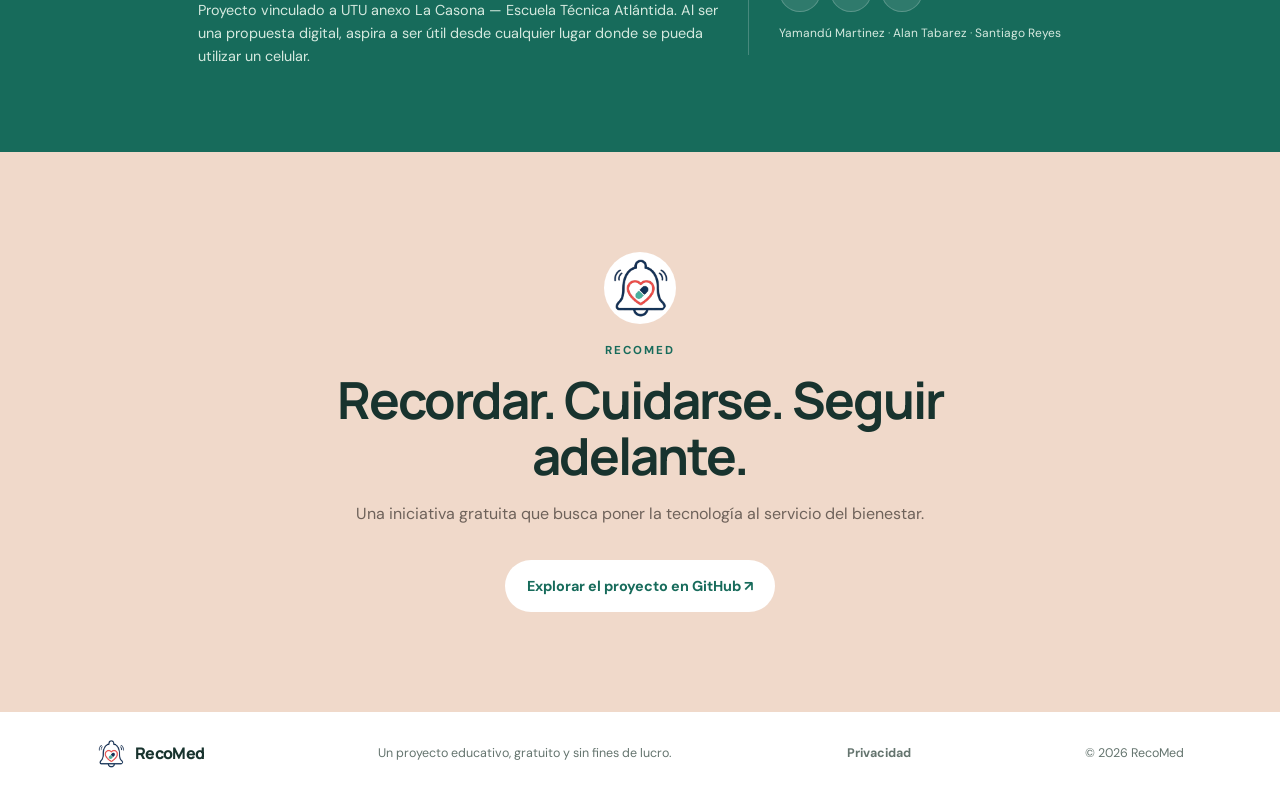
==== commit da89daaf: "Add dose tracking and update app download Clarify new tracking and settings features on the website " ====
--- a/web/index.html
+++ b/web/index.html
@@ -64,12 +64,14 @@
     </section>
 
     <section class="section how" id="como-funciona">
-      <div class="section-intro"><p class="eyebrow">En el día a día</p><h2>Un pequeño recordatorio puede hacer la diferencia.</h2><p>RecoMed busca que organizar los horarios sea más sencillo. La app permite registrar medicamentos y configurar avisos en el celular.</p></div>
+      <div class="section-intro"><p class="eyebrow">En el día a día</p><h2>Un pequeño recordatorio puede hacer la diferencia.</h2><p>RecoMed ayuda a organizar horarios, configurar avisos y llevar un seguimiento manual de las dosis. También permite personalizar el tema y el tamaño del texto.</p></div>
       <div class="steps">
         <article class="step"><span class="step-number">01</span><div class="step-icon">＋</div><h3>Agregá tu medicamento</h3><p>Registrá su nombre y, si querés, la dosis o indicación que ya te dieron.</p></article>
         <article class="step"><span class="step-number">02</span><div class="step-icon">◷</div><h3>Elegí un horario</h3><p>Configurá la hora del recordatorio de acuerdo con las indicaciones de tu tratamiento.</p></article>
         <article class="step"><span class="step-number">03</span><div class="step-icon">♧</div><h3>Recibí un aviso</h3><p>Tu celular mostrará una notificación para ayudarte a recordar el horario configurado.</p></article>
+        <article class="step"><span class="step-number">04</span><div class="step-icon">▤</div><h3>Registrá y revisá tus dosis</h3><p>Marcá cada dosis como tomada u omitida y consulta un gráfico de los últimos 7 o 30 días. El registro es manual: las dosis sin marcar no se cuentan como omitidas.</p></article>
       </div>
+      <p class="medical-note">La app también incluye pestañas de Tratamientos, Seguimiento y Ajustes, donde puedes cambiar entre tema claro, oscuro o del sistema y elegir el tamaño del texto.</p>
       <p class="medical-note"><strong>Importante:</strong> RecoMed ayuda a recordar; no indica tratamientos ni sustituye las recomendaciones de profesionales de la salud.</p>
     </section>
 
@@ -79,7 +81,7 @@
         <li><strong>Descargá el APK.</strong> Tocá el botón de descarga desde tu teléfono Android.</li>
         <li><strong>Abrí el archivo descargado.</strong> Android puede mostrar una advertencia porque el APK se instala manualmente, fuera de Google Play, y esta versión de depuración puede no tener reputación o verificación de Play Protect. Una advertencia por sí sola no confirma que sea malware, pero tampoco garantiza que el archivo sea seguro. Descargalo únicamente desde esta web oficial, revisa el código en el repositorio y no desactives Play Protect para continuar. Si Android lo solicita, permite temporalmente que el navegador o la app de archivos instale aplicaciones; puedes revocar esa autorización después en Ajustes.</li>
         <li><strong>Instalá y abrí RecoMed.</strong> Seguí la confirmación que muestra Android.</li>
-        <li><strong>Configurá tus recordatorios.</strong> Añadí el medicamento y el horario según las indicaciones de tu profesional de salud. Si quieres recibir avisos, acepta el permiso de notificaciones y configura las alarmas del dispositivo si Android te lo solicita.</li>
+        <li><strong>Configurá tus recordatorios y el seguimiento.</strong> Añadí el medicamento y el horario según las indicaciones de tu profesional de salud. Si quieres recibir avisos, acepta el permiso de notificaciones y configura las alarmas del dispositivo si Android te lo solicita. Después de cada dosis, puedes marcarla como tomada u omitida en la app y consultar el resumen de 7 o 30 días.</li>
       </ol>
       <div class="install-notes">
         <article class="install-note"><h3>Sobre los avisos</h3><p>Las notificaciones son recordatorios creados con el nombre, la dosis opcional y el horario que ingresas. No diagnostican, no recomiendan tratamientos ni reemplazan indicaciones profesionales. Pueden sonar y vibrar según la configuración elegida y la del teléfono; puedes detener el aviso desde la notificación o desactivar recordatorios en la app.</p><p>Como la notificación puede mostrar el nombre del medicamento y la dosis en la pantalla bloqueada, revisa la privacidad de tu dispositivo. Los permisos, el ahorro de batería o el funcionamiento del sistema pueden retrasar o impedir avisos; verifica la app y no dependas exclusivamente de ella para seguir un tratamiento.</p></article>
--- a/web/styles.css
+++ b/web/styles.css
@@ -3,7 +3,7 @@
 *{box-sizing:border-box}html{scroll-behavior:smooth;scroll-padding-top:90px}body{margin:0;background:var(--cream);color:var(--ink);font-family:'DM Sans',sans-serif;line-height:1.6}a{color:inherit;text-decoration:none}.site-header{height:82px;padding:0 7.5%;display:flex;align-items:center;justify-content:space-between;background:rgba(247,248,242,.94);position:sticky;top:0;z-index:10;border-bottom:1px solid rgba(220,231,224,.7);backdrop-filter:blur(14px)}.brand{font-family:Manrope,sans-serif;font-weight:800;font-size:1.35rem;display:flex;align-items:center;gap:9px;letter-spacing:-.7px}.brand-mark{display:inline-grid;place-items:center;width:31px;height:31px;background:var(--green);color:white;border-radius:10px;font-size:1.5rem;line-height:1}.nav{display:flex;align-items:center;gap:28px;font-size:.88rem;font-weight:600}.nav a:not(.nav-cta):hover,.text-link:hover,footer a:hover{color:var(--green)}.nav-cta{padding:11px 17px;background:var(--green);color:white;border-radius:999px}.menu-toggle{display:none;border:0;background:none;font-size:1.6rem;color:var(--deep)}
 .hero{min-height:650px;padding:72px 9% 78px;display:grid;grid-template-columns:1.03fr .97fr;gap:45px;align-items:center;overflow:hidden}.eyebrow{text-transform:uppercase;letter-spacing:2px;font-size:.72rem;font-weight:700;color:var(--green);margin:0 0 18px}.eyebrow span{display:inline-block;width:8px;height:8px;background:var(--coral);border-radius:50%;margin-right:7px}.hero h1,.section h2,.mission h2,.research h2,.location h2,.closing h2{font-family:Manrope,sans-serif;letter-spacing:-2px;line-height:1.1;font-weight:700}.hero h1{font-size:clamp(3.2rem,5.6vw,5.3rem);max-width:640px;margin:0 0 22px}.hero h1 em{font-style:normal;color:var(--green)}.hero-lead{font-size:1.1rem;color:var(--muted);max-width:520px;line-height:1.8}.hero-actions{display:flex;align-items:stretch;gap:14px;flex-wrap:wrap;margin:30px 0}.button{display:inline-flex;align-items:center;justify-content:center;gap:16px;min-height:52px;border-radius:999px;padding:14px 22px;font-weight:700;font-size:.9rem;transition:transform .2s}.button:hover{transform:translateY(-2px)}.button-primary{background:var(--green);color:white;box-shadow:0 10px 25px #176b5b22}.text-link{font-size:.88rem;font-weight:700}.hero-note{display:flex;align-items:center;gap:10px;color:var(--muted);font-size:.82rem}.check{display:grid;place-items:center;border-radius:50%;width:23px;height:23px;background:var(--mint);color:var(--green);font-weight:bold}
 .hero-art{height:500px;position:relative;display:grid;place-items:center}.blob{position:absolute;width:410px;height:410px;background:#dcefe5;border-radius:43% 57% 61% 39% / 43% 43% 57% 57%;transform:rotate(-13deg)}.sun{position:absolute;top:20px;right:45px;width:80px;height:80px;border-radius:50%;background:#f6c9a7}.phone{position:relative;width:255px;height:440px;border:8px solid #183f37;border-radius:35px;background:#fbfdf9;box-shadow:0 28px 55px #143c3328;padding:13px 14px;transform:rotate(3deg);z-index:2}.phone:before{content:"";position:absolute;top:5px;left:50%;transform:translateX(-50%);width:65px;height:13px;background:#183f37;border-radius:0 0 10px 10px}.phone-top{display:flex;justify-content:space-between;font-size:.57rem;font-weight:700;margin:8px 3px 22px}.app-mini-brand{font-family:Manrope;font-size:1rem;font-weight:800;color:var(--green);display:flex;align-items:center;gap:6px}.app-mini-brand .brand-mark{width:23px;height:23px;border-radius:7px;font-size:1.2rem}.phone-greeting{margin:27px 0 0;color:#73857d;font-size:.8rem}.phone h2{font-family:Manrope;font-size:1.18rem;line-height:1.2;margin:0 0 26px}.today-label{font-size:.55rem;letter-spacing:1px;font-weight:700;color:#81938b}.reminder-card{margin-top:10px;background:#e8f5ed;border-radius:15px;padding:13px 10px;display:flex;align-items:center;gap:8px}.pill-icon{display:grid;place-items:center;width:29px;height:29px;background:white;border-radius:10px;color:var(--green)}.reminder-card strong{display:block;font-size:.59rem}.reminder-card small{display:block;font-size:.52rem;color:#778880}.reminder-card b{font-size:.66rem;color:var(--green);margin-left:auto}.phone-footer{position:absolute;bottom:17px;left:20px;right:20px;border-top:1px solid #e1eae4;padding-top:12px;display:flex;justify-content:space-between;color:var(--green);font-size:1rem}.phone-footer span{text-align:center}.phone-footer small{display:block;font-size:.5rem;color:#718078}.floating{position:absolute;z-index:3;background:white;border:1px solid #e7eee9;border-radius:16px;padding:13px 15px;display:flex;align-items:center;gap:11px;box-shadow:0 12px 35px #173b3117}.floating strong,.floating small{display:block}.floating strong{font-size:.75rem}.floating small{font-size:.66rem;color:var(--muted)}.float-icon,.heart{display:grid;place-items:center;width:34px;height:34px;border-radius:11px;background:var(--mint);color:var(--green);font-size:1.1rem}.floating-top{top:75px;left:-8px}.floating-bottom{bottom:48px;right:-10px}.heart{background:#ffebe4;color:#c16d55}.spark{position:absolute;color:var(--green);font-size:2rem}.spark-one{left:20px;bottom:100px}.spark-two{right:25px;top:65px;color:#dc8c70}
-.ticker{background:var(--deep);color:white;display:flex;justify-content:space-evenly;gap:20px;align-items:center;flex-wrap:wrap;padding:21px 5%;font-size:.7rem;letter-spacing:1.8px;font-weight:700}.ticker i{color:#8ac8a9;font-style:normal;font-size:1rem}.section{padding:105px 9%}.section-intro{max-width:670px;margin-bottom:44px}.section h2,.mission h2,.research h2,.location h2,.closing h2{font-size:clamp(2.2rem,4vw,3.5rem);margin:0 0 20px}.section-intro>p:last-child{color:var(--muted);max-width:610px}.steps{display:grid;grid-template-columns:repeat(3,1fr);gap:18px}.step{position:relative;background:#fff;border:1px solid var(--line);border-radius:20px;padding:28px 25px;min-height:245px}.step-number{font-size:.7rem;font-weight:700;letter-spacing:1px;color:#8b9b93}.step-icon{display:grid;place-items:center;width:48px;height:48px;border-radius:15px;background:var(--mint);color:var(--green);font-size:1.5rem;margin:18px 0}.step h3,.value-grid h3,.foda-card h3{font-family:Manrope,sans-serif;font-size:1.12rem;margin:0 0 8px}.step p,.value-grid p{color:var(--muted);font-size:.9rem;margin:0}.medical-note{background:#fff4e8;border-left:3px solid #e9a477;padding:15px 18px;color:#705c4b;border-radius:0 12px 12px 0;font-size:.84rem;margin-top:25px}
+.ticker{background:var(--deep);color:white;display:flex;justify-content:space-evenly;gap:20px;align-items:center;flex-wrap:wrap;padding:21px 5%;font-size:.7rem;letter-spacing:1.8px;font-weight:700}.ticker i{color:#8ac8a9;font-style:normal;font-size:1rem}.section{padding:105px 9%}.section-intro{max-width:670px;margin-bottom:44px}.section h2,.mission h2,.research h2,.location h2,.closing h2{font-size:clamp(2.2rem,4vw,3.5rem);margin:0 0 20px}.section-intro>p:last-child{color:var(--muted);max-width:610px}.steps{display:grid;grid-template-columns:repeat(4,minmax(0,1fr));gap:18px}.step{position:relative;background:#fff;border:1px solid var(--line);border-radius:20px;padding:28px 25px;min-height:245px}.step-number{font-size:.7rem;font-weight:700;letter-spacing:1px;color:#8b9b93}.step-icon{display:grid;place-items:center;width:48px;height:48px;border-radius:15px;background:var(--mint);color:var(--green);font-size:1.5rem;margin:18px 0}.step h3,.value-grid h3,.foda-card h3{font-family:Manrope,sans-serif;font-size:1.12rem;margin:0 0 8px}.step p,.value-grid p{color:var(--muted);font-size:.9rem;margin:0}.medical-note{background:#fff4e8;border-left:3px solid #e9a477;padding:15px 18px;color:#705c4b;border-radius:0 12px 12px 0;font-size:.84rem;margin-top:25px}
 .mission{position:relative;background:var(--deep);color:white;padding:92px 9%;overflow:hidden}.mission .eyebrow,.research .eyebrow,.location .eyebrow,.closing .eyebrow{color:#a6d8bf}.mission>div:nth-child(2){max-width:760px}.mission h2{max-width:780px}.mission-decoration{position:absolute;right:7%;top:-70px;font-family:Georgia;font-size:25rem;color:#ffffff0a;line-height:1}.mission-cards{display:grid;grid-template-columns:1fr 1fr;gap:20px;margin-top:45px}.mission-cards article{border:1px solid #ffffff25;background:#ffffff08;border-radius:18px;padding:25px}.mission-cards article>span{font-size:.67rem;letter-spacing:1.7px;color:#a6d8bf}.mission-cards h3{font-family:Manrope;font-size:1.3rem;margin:12px 0}.mission-cards p{color:#d0e2d9;margin:0;font-size:.92rem}
 .values{background:#fff}.values .section-intro{max-width:730px}.value-grid{display:grid;grid-template-columns:repeat(5,1fr);gap:14px}.value-grid article{border-top:2px solid var(--green);padding:20px 14px 0}.value-grid article>span{display:grid;place-items:center;width:40px;height:40px;background:var(--mint);border-radius:13px;color:var(--green);font-size:1.35rem;margin-bottom:16px}.value-grid h3{font-size:1rem}.value-grid p{font-size:.83rem}
 .research{padding:90px 9%;background:#e4f0e8;display:grid;grid-template-columns:1fr .85fr;gap:70px;align-items:center}.research-copy h2{max-width:600px}.research-copy>p:not(.eyebrow){color:#526c61;max-width:600px}.research-small{font-size:.78rem}.research-panel{background:#fff;border-radius:22px;padding:26px 27px;box-shadow:0 20px 45px #174d3b12}.research-panel-top{display:flex;justify-content:space-between;align-items:center;font-size:.65rem;letter-spacing:1.5px;font-weight:700;color:#70837a;padding-bottom:19px;border-bottom:1px solid var(--line)}.dot{width:8px;height:8px;border-radius:50%;background:#6bb58b}.research-line{display:flex;gap:14px;padding:20px 0;border-bottom:1px solid var(--line)}.research-symbol{display:grid;place-items:center;width:40px;height:40px;background:var(--mint);border-radius:13px;color:var(--green);font-size:1.2rem;flex-shrink:0}.research-line strong{font-family:Manrope}.research-line p{margin:3px 0 0;color:var(--muted);font-size:.84rem}.research-footer{font-size:.72rem;color:var(--green);font-weight:700;padding-top:20px;letter-spacing:.5px}
@@ -12,7 +12,7 @@
 .closing{text-align:center;padding:100px 20px;background:#f0d9ca}.closing-mark{display:grid;place-items:center;margin:0 auto 18px;width:50px;height:50px;background:var(--green);color:white;border-radius:16px;font-size:2rem}.closing .eyebrow{color:var(--green);margin-bottom:10px}.closing h2{max-width:800px;margin:0 auto 17px}.closing>p:not(.eyebrow){color:#6e625a}.button-light{background:white;color:var(--green);margin:18px auto 0}.closing>small{display:block;color:#82736b;font-size:.72rem;margin-top:14px}
 footer{display:flex;align-items:center;gap:25px;justify-content:space-between;padding:27px 7.5%;font-size:.78rem;color:var(--muted);background:#fff}footer p{margin:0}.footer-brand{font-size:1rem;color:var(--ink)}.footer-brand .brand-mark{width:25px;height:25px;font-size:1.2rem}footer a:not(.brand){font-weight:700}
 .privacy-page{max-width:850px;margin:70px auto;padding:0 24px 80px}.privacy-page h1{font-family:Manrope;font-size:3rem;line-height:1.1}.privacy-page p,.privacy-page li{color:var(--muted)}
-@media(max-width:1000px){.site-header{padding:0 5%}.nav{gap:15px;font-size:.8rem}.hero{padding-left:6%;padding-right:6%;gap:20px}.hero h1{font-size:4rem}.hero-art{transform:scale(.9)}.section,.mission,.research,.location{padding-left:6%;padding-right:6%}.value-grid{grid-template-columns:repeat(3,1fr);row-gap:30px}.location{grid-template-columns:40px 1fr}.team{grid-column:2;border-left:0;border-top:1px solid #ffffff35;padding:25px 0 0}}
+@media(max-width:1000px){.site-header{padding:0 5%}.nav{gap:15px;font-size:.8rem}.hero{padding-left:6%;padding-right:6%;gap:20px}.hero h1{font-size:4rem}.hero-art{transform:scale(.9)}.section,.mission,.research,.location{padding-left:6%;padding-right:6%}.steps{grid-template-columns:repeat(2,minmax(0,1fr))}.value-grid{grid-template-columns:repeat(3,1fr);row-gap:30px}.location{grid-template-columns:40px 1fr}.team{grid-column:2;border-left:0;border-top:1px solid #ffffff35;padding:25px 0 0}}
 @media(max-width:720px){.site-header{height:70px}.menu-toggle{display:block}.nav{display:none;position:absolute;top:69px;left:0;right:0;padding:20px 6%;background:var(--cream);border-bottom:1px solid var(--line);flex-direction:column;align-items:stretch;gap:17px}.nav.open{display:flex}.nav-cta{text-align:center}.hero{grid-template-columns:1fr;padding:55px 7% 40px}.hero h1{font-size:clamp(3rem,12vw,4.5rem)}.hero-lead{font-size:1rem}.hero-art{height:460px;transform:scale(.91);margin-top:0}.floating-top{left:-3px}.floating-bottom{right:-5px}.ticker{gap:10px;padding:19px 7%;font-size:.58rem}.ticker i{font-size:.8rem}.section{padding:70px 7%}.section h2,.mission h2,.research h2{letter-spacing:-1.3px}.steps{grid-template-columns:1fr}.step{min-height:auto}.mission{padding:70px 7%}.mission-cards{grid-template-columns:1fr}.mission-decoration{right:-20px;font-size:18rem}.value-grid{grid-template-columns:1fr 1fr}.research{grid-template-columns:1fr;gap:28px;padding:70px 7%}.foda{padding:70px 7%}.foda-grid{grid-template-columns:1fr}.location{padding:60px 7%;grid-template-columns:30px 1fr;gap:15px}.location h2{font-size:2rem;letter-spacing:-1px}.team{grid-column:1/-1}.closing{padding:75px 7%}.closing h2{letter-spacing:-1px}footer{padding:25px 7%;flex-wrap:wrap;gap:12px}footer p{order:3;flex-basis:100%}}
 @media(max-width:390px){.hero-art{transform:scale(.8);margin:-30px -25px}.value-grid{grid-template-columns:1fr}.ticker span:last-child{display:none}.phone{transform:scale(.95) rotate(3deg)}}
 
@@ -39,3 +39,81 @@
 .open-source-note a{display:block;color:var(--green);font-weight:700;margin-top:12px}
 @media(max-width:720px){.install-notes{grid-template-columns:1fr}}
 @media(max-width:520px){.hero-actions .button{width:100%}}
+
+@media(max-width:720px){
+  html{scroll-padding-top:76px}
+  body{font-size:1rem}
+  .site-header{padding:0 5%;gap:12px}
+  .brand{font-size:1.2rem;gap:7px}
+  .brand-logo{width:32px;height:32px}
+  .menu-toggle{width:44px;height:44px;display:grid;place-items:center;flex:none}
+  .nav{top:69px;padding:14px 5% 20px;gap:6px}
+  .nav a{min-height:44px;display:flex;align-items:center}
+  .nav-cta{justify-content:center;margin-top:4px}
+  .hero{min-height:0;padding:48px 6% 34px;gap:8px}
+  .hero-copy{min-width:0}
+  .hero h1{font-size:clamp(2.65rem,11vw,4rem);letter-spacing:-1.7px;line-height:1.06}
+  .hero-lead{font-size:1rem;line-height:1.7}
+  .hero-actions{gap:10px;margin:24px 0 14px}
+  .hero-actions .button{width:100%;min-height:50px;padding:12px 18px}
+  .download-note{font-size:.82rem;line-height:1.55}
+  .hero-note{align-items:flex-start;line-height:1.5}
+  .hero-note .check{flex:none}
+  .hero-art{width:100%;max-width:440px;margin:0 auto;height:420px;overflow:hidden;transform:none}
+  .blob{width:min(100vw,390px);height:min(100vw,390px)}
+  .floating-top{left:0;top:58px}
+  .floating-bottom{right:0;bottom:35px}
+  .spark-one{left:10px;bottom:78px}
+  .spark-two{right:12px;top:45px}
+  .ticker{justify-content:center;gap:8px 12px;padding:18px 6%;line-height:1.4;text-align:center}
+  .section{padding:58px 6%}
+  .section-intro{margin-bottom:30px}
+  .section h2,.mission h2,.research h2,.location h2,.closing h2{font-size:clamp(1.9rem,8vw,2.6rem);line-height:1.13;letter-spacing:-1.1px}
+  .section-intro>p:last-child,.research-copy>p:not(.eyebrow){font-size:.98rem;line-height:1.7}
+  .steps{gap:12px}
+  .step{padding:22px 20px;border-radius:17px}
+  .medical-note{font-size:.9rem;line-height:1.65}
+  .free-section{padding:54px 6%}
+  .free-content h2{font-size:clamp(1.9rem,8vw,2.6rem);letter-spacing:-1px}
+  .free-content>p:last-child{font-size:.98rem;line-height:1.7}
+  .mission{padding:58px 6%}
+  .mission-cards{gap:12px;margin-top:30px}
+  .mission-cards article{padding:21px}
+  .mission-decoration{right:0;font-size:15rem;pointer-events:none}
+  .values .section-intro{margin-bottom:30px}
+  .value-grid{gap:22px 12px}
+  .value-grid article{padding:17px 10px 0}
+  .research{padding:58px 6%;gap:22px}
+  .research-panel{padding:22px}
+  .foda{padding:58px 6%}
+  .foda-grid{gap:12px}
+  .foda-card{padding:22px 20px}
+  .location{padding:48px 6%;gap:12px}
+  .location h2{font-size:clamp(1.8rem,7.5vw,2.3rem)}
+  .location>div:nth-child(2)>p:last-child{font-size:.98rem;line-height:1.7}
+  .team{padding-top:20px}
+  .closing{padding:58px 6%}
+  footer{padding:22px 6%;gap:14px}
+  footer p{font-size:.88rem;line-height:1.55}
+  .privacy-page{margin:48px auto;padding:0 6% 58px}
+  .privacy-page h1{font-size:clamp(2rem,9vw,2.7rem);letter-spacing:-1px}
+  .privacy-page p,.privacy-page li{font-size:.98rem;line-height:1.7}
+}
+
+@media(max-width:390px){
+  .site-header{padding:0 4%}
+  .hero{padding-left:5%;padding-right:5%}
+  .hero-art{height:390px}
+  .floating{padding:11px 12px}
+  .floating strong{font-size:.72rem}
+  .floating small{font-size:.64rem}
+  .section,.mission,.research,.foda,.location,.closing{padding-left:5%;padding-right:5%}
+  .free-section{padding-left:5%;padding-right:5%}
+  .value-grid{grid-template-columns:1fr 1fr}
+  .ticker{font-size:.56rem;letter-spacing:1.2px}
+  .install-steps{padding-left:24px}
+  .install-steps li{padding-left:5px;line-height:1.65}
+  .install-note{padding:21px}
+  .location{grid-template-columns:24px 1fr;gap:10px}
+  .location-pin{font-size:1.8rem}
+}
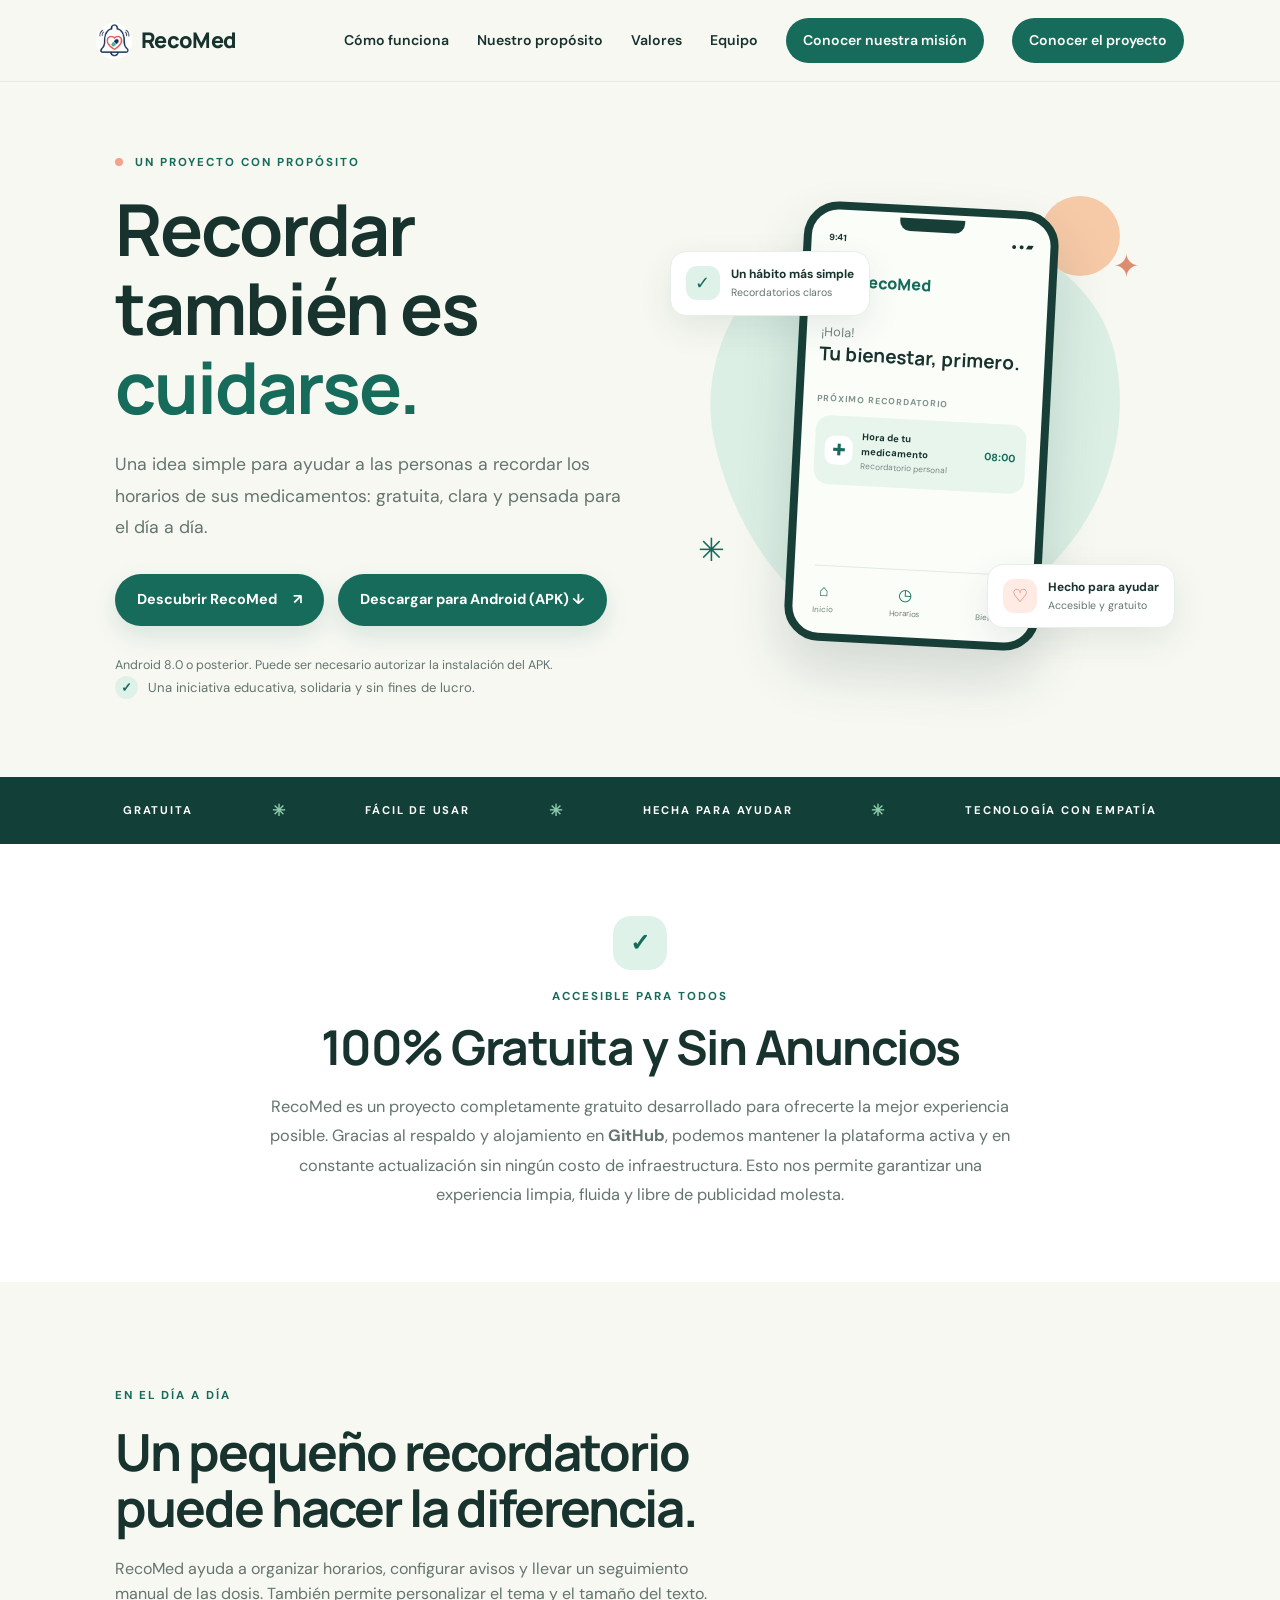
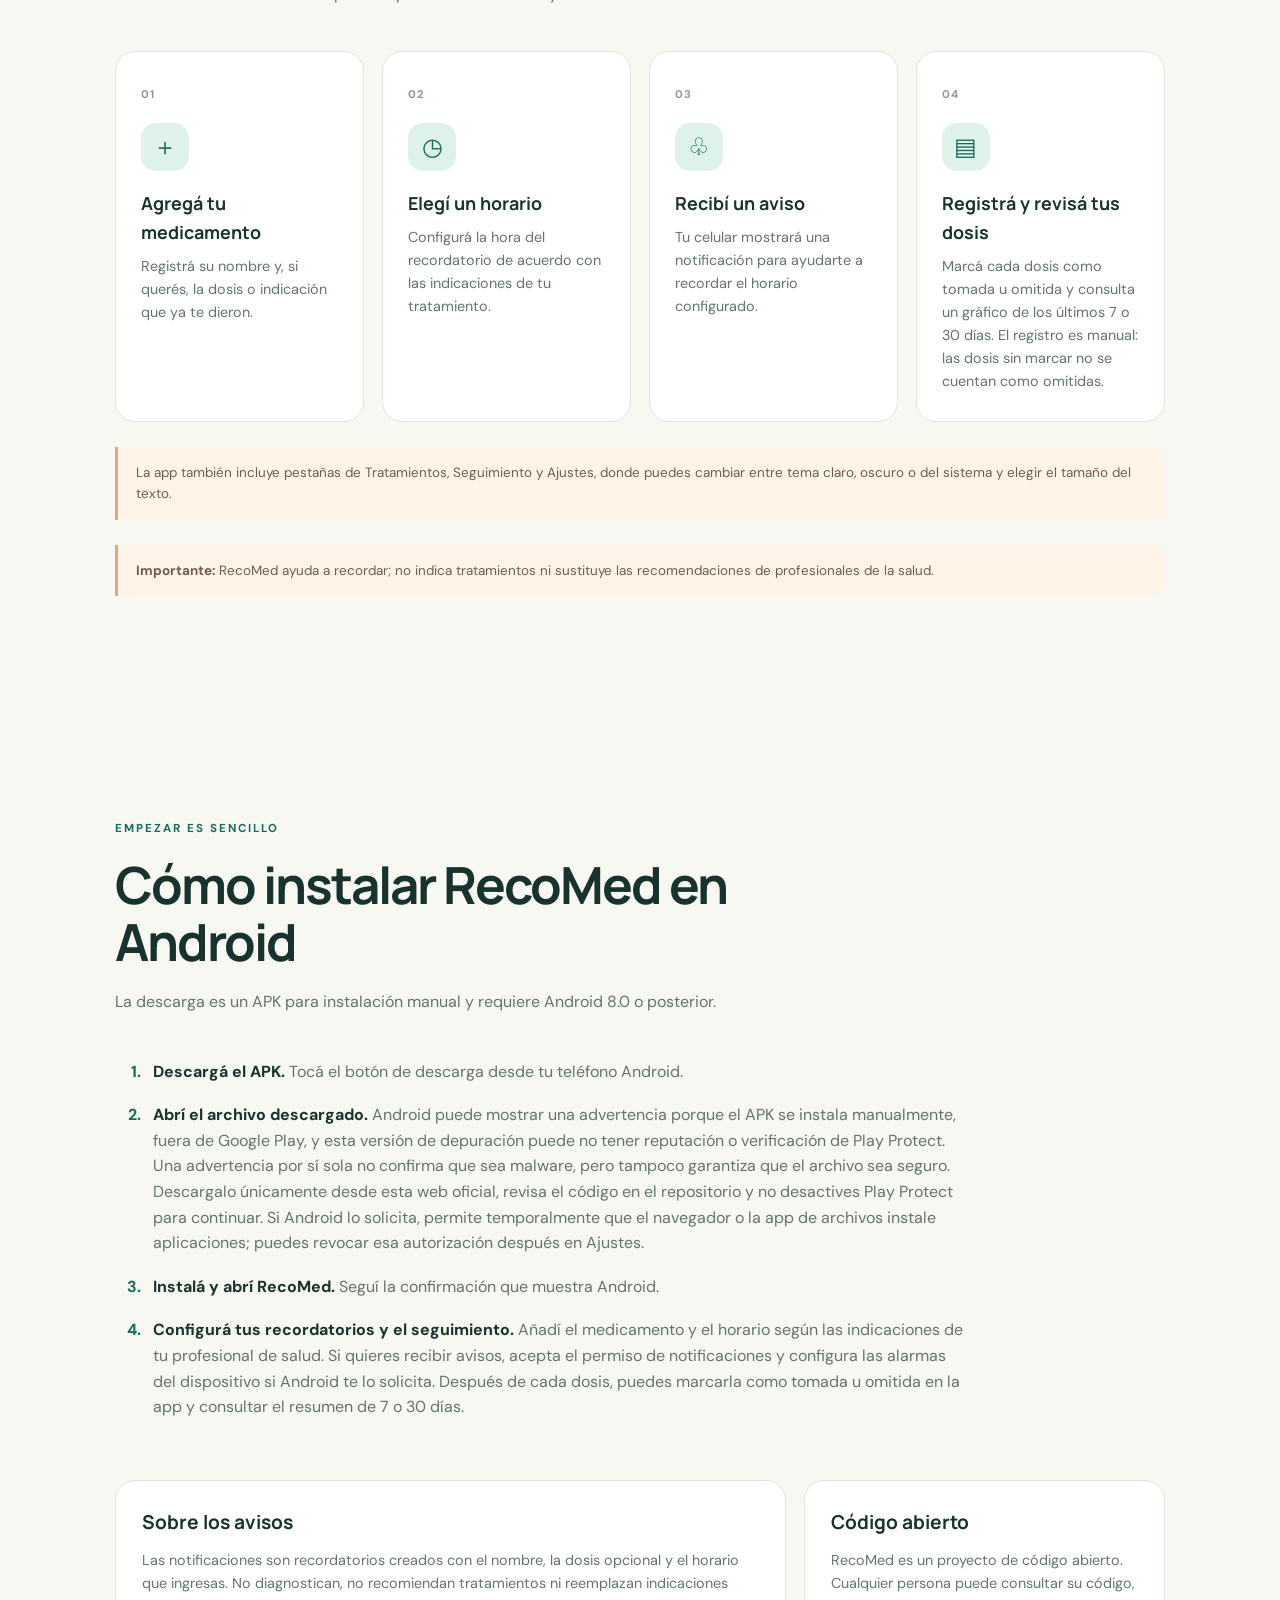
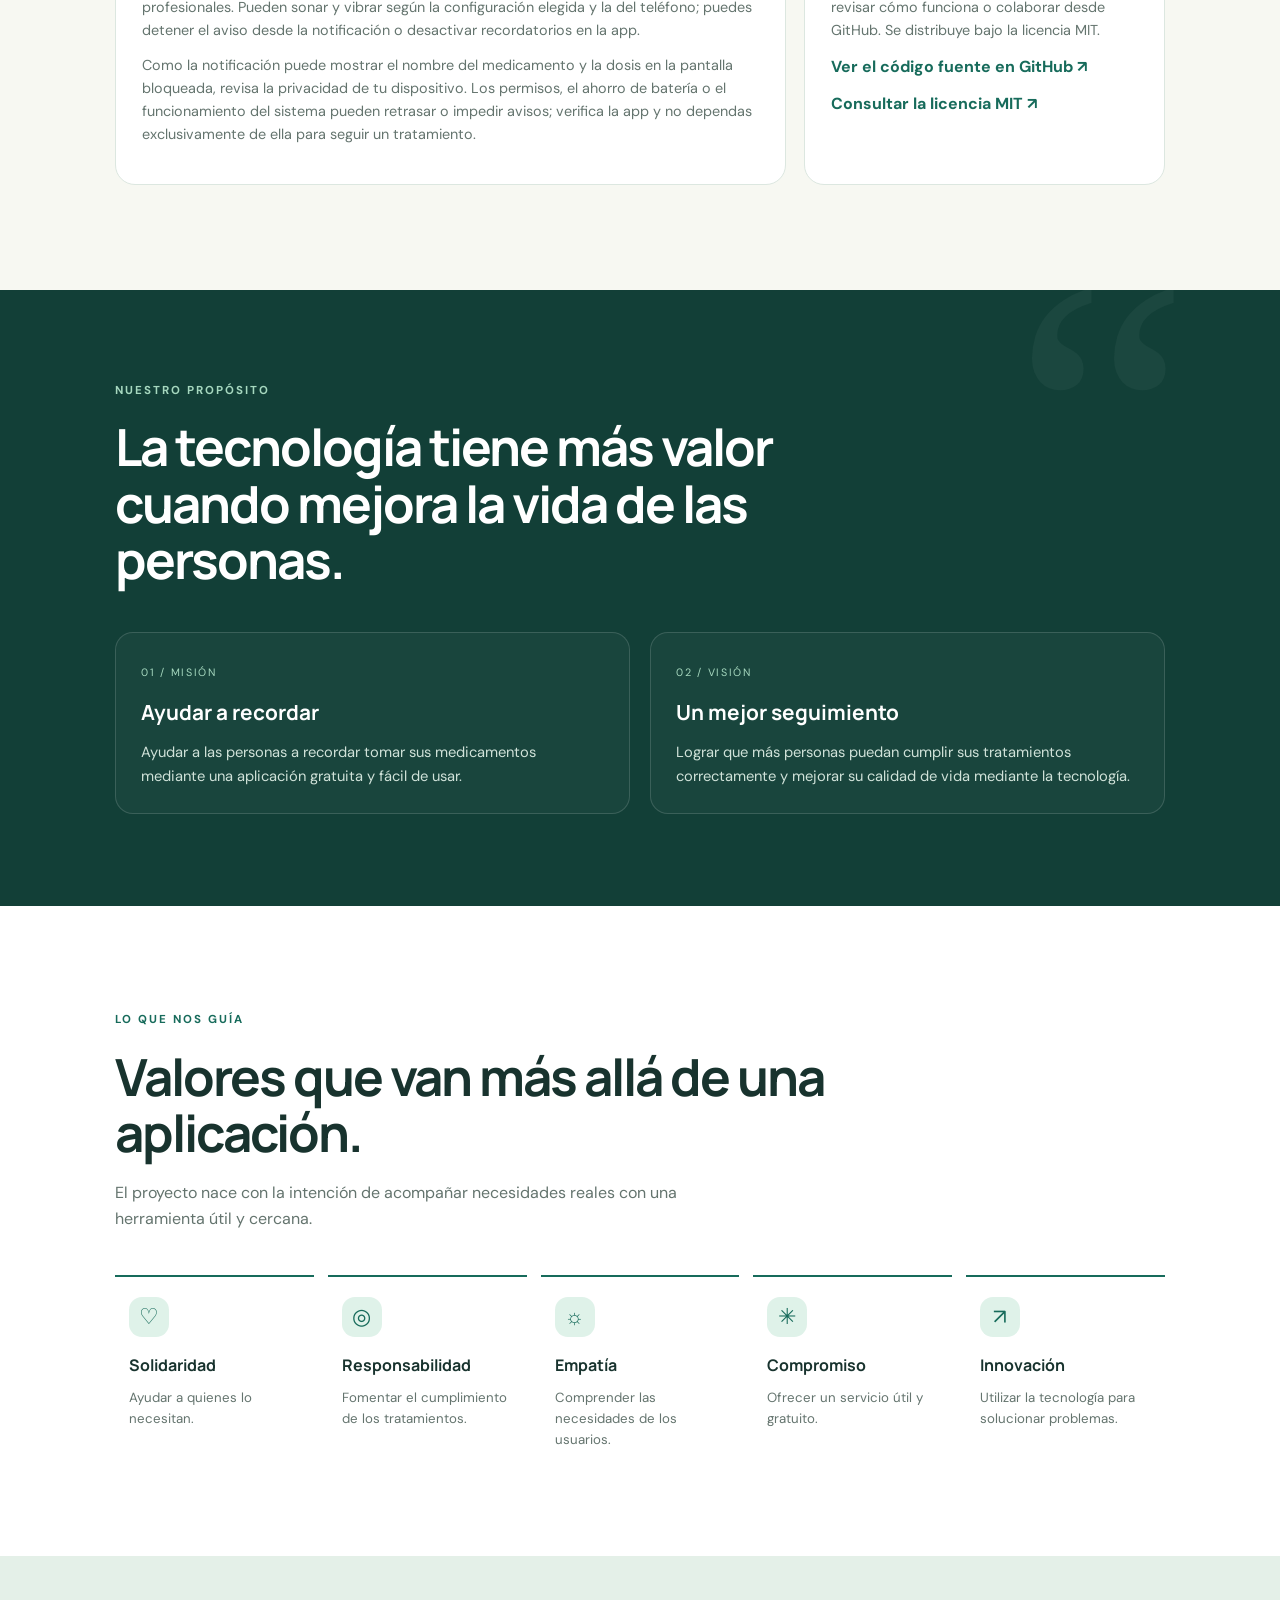
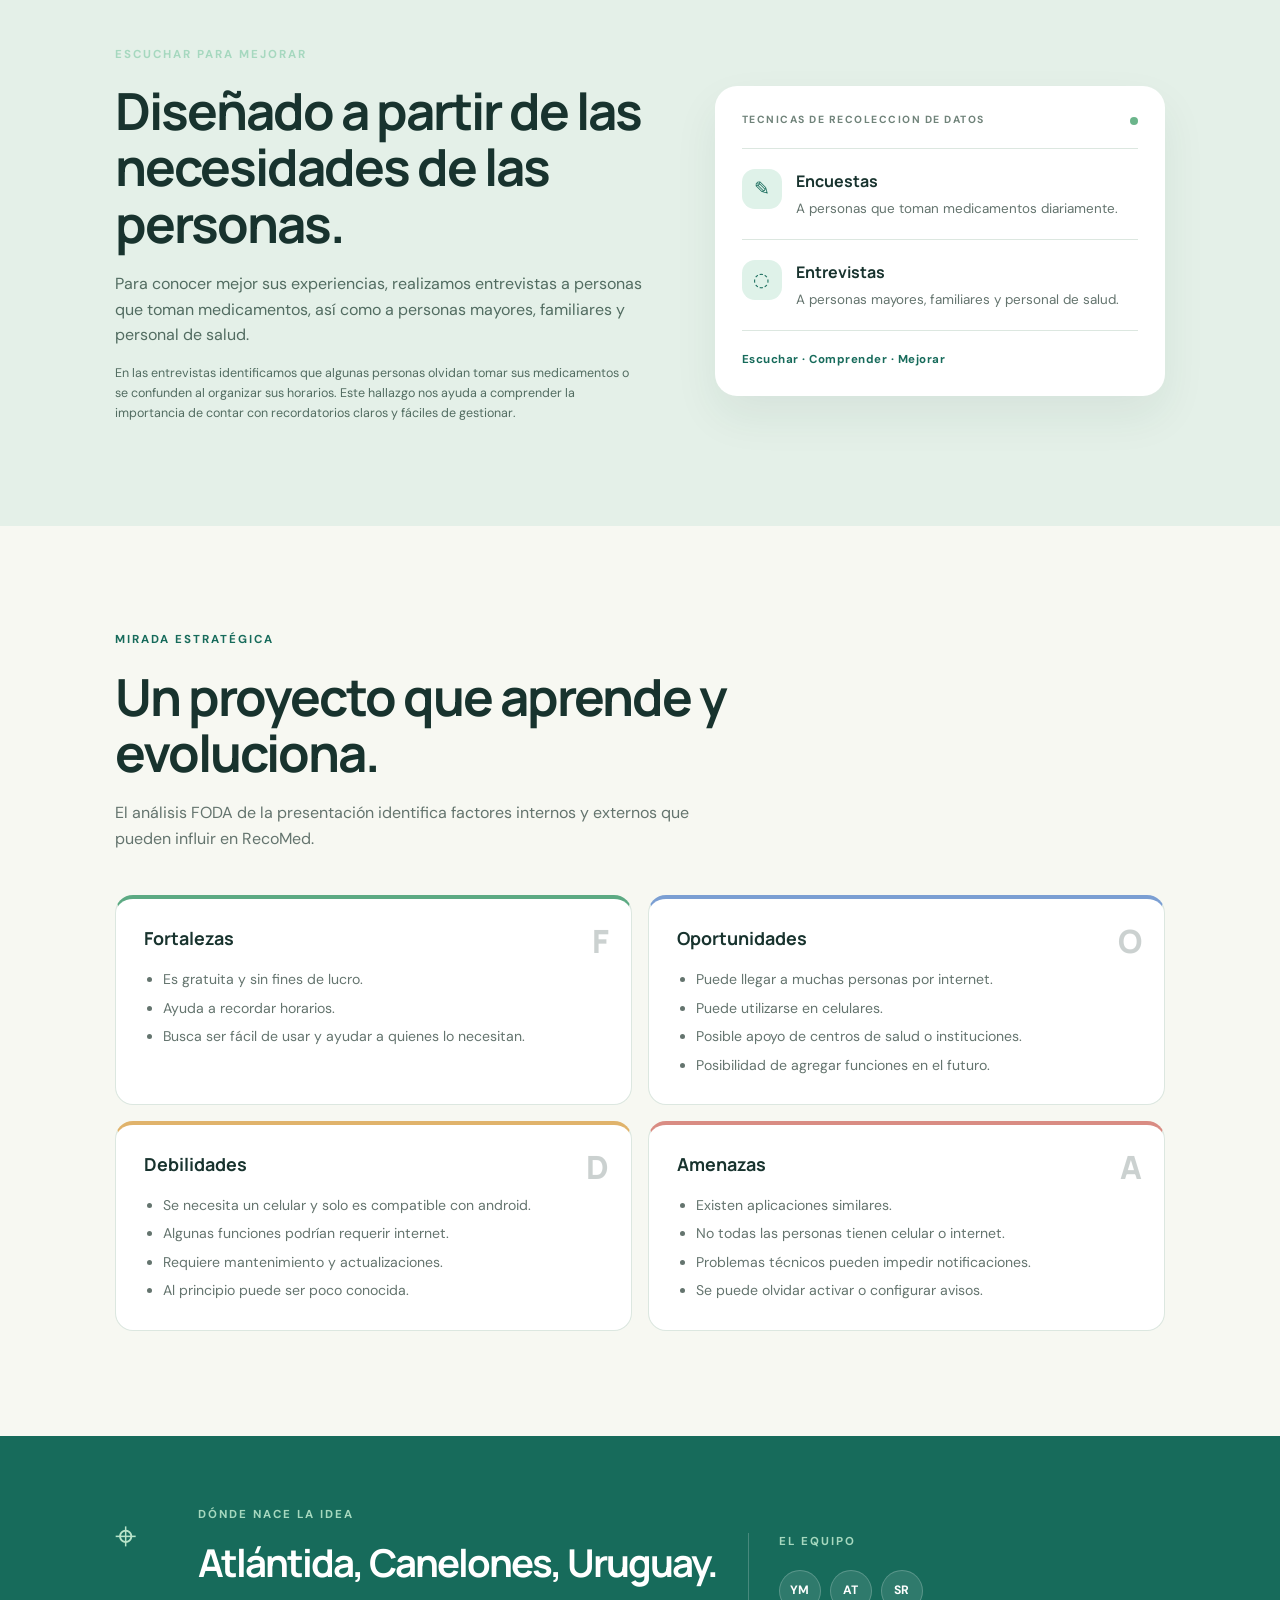
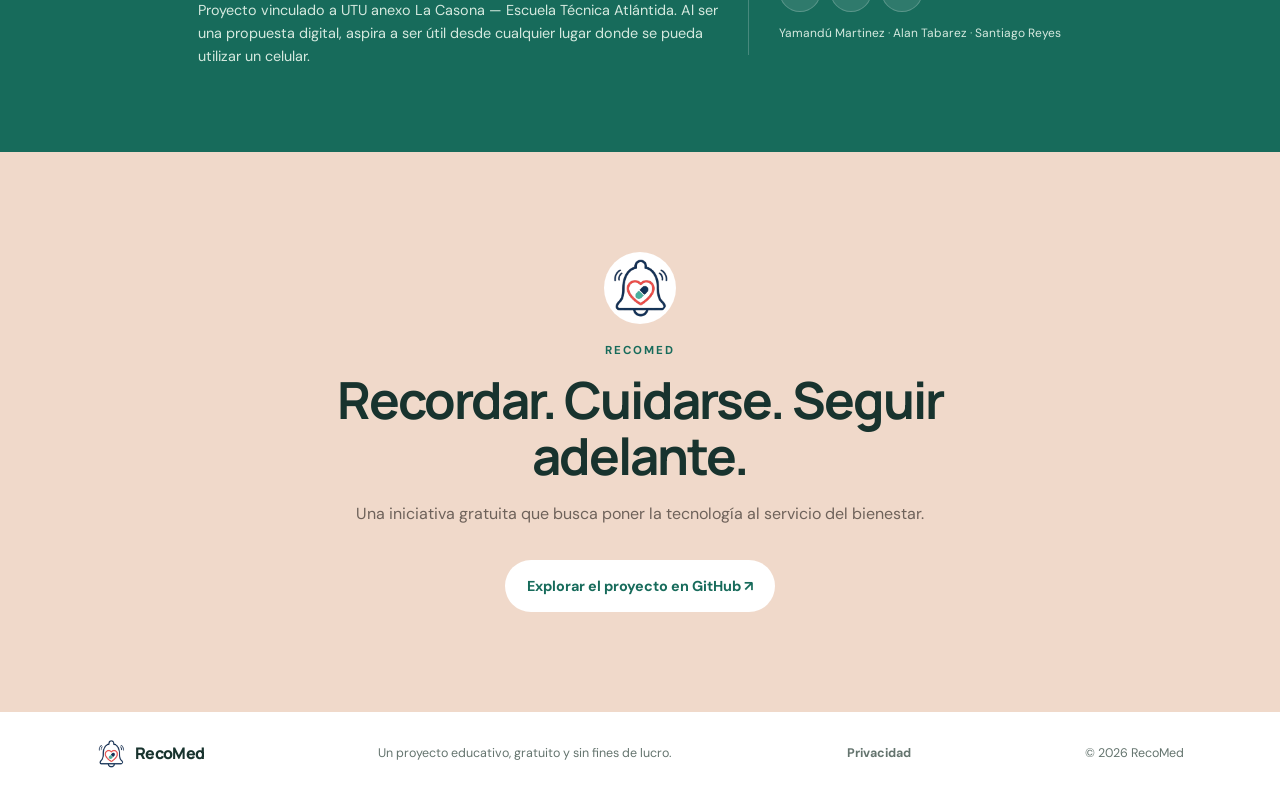
==== commit 2c7f1e3b: "Update research techniques heading Co-authored-by: Copilot <223556219+Copilot@users.noreply.github.c" ====
--- a/web/index.html
+++ b/web/index.html
@@ -111,7 +111,7 @@
 
     <section class="research">
       <div class="research-copy"><p class="eyebrow light">Escuchar para mejorar</p><h2>Diseñado a partir de las necesidades de las personas.</h2><p>Para conocer mejor sus experiencias, realizamos entrevistas a personas que toman medicamentos, así como a personas mayores, familiares y personal de salud.</p><p class="research-small">En las entrevistas identificamos que algunas personas olvidan tomar sus medicamentos o se confunden al organizar sus horarios. Este hallazgo nos ayuda a comprender la importancia de contar con recordatorios claros y fáciles de gestionar.</p></div>
-      <div class="research-panel"><div class="research-panel-top"><span>ENFOQUE DEL PROYECTO</span><span class="dot"></span></div><div class="research-line"><span class="research-symbol">✎</span><div><strong>Encuestas</strong><p>A personas que toman medicamentos diariamente.</p></div></div><div class="research-line"><span class="research-symbol">◌</span><div><strong>Entrevistas</strong><p>A personas mayores, familiares y personal de salud.</p></div></div><div class="research-footer">Escuchar · Comprender · Mejorar</div></div>
+      <div class="research-panel"><div class="research-panel-top"><span>TECNICAS DE RECOLECCION DE DATOS</span><span class="dot"></span></div><div class="research-line"><span class="research-symbol">✎</span><div><strong>Encuestas</strong><p>A personas que toman medicamentos diariamente.</p></div></div><div class="research-line"><span class="research-symbol">◌</span><div><strong>Entrevistas</strong><p>A personas mayores, familiares y personal de salud.</p></div></div><div class="research-footer">Escuchar · Comprender · Mejorar</div></div>
     </section>
 
     <section class="section foda">
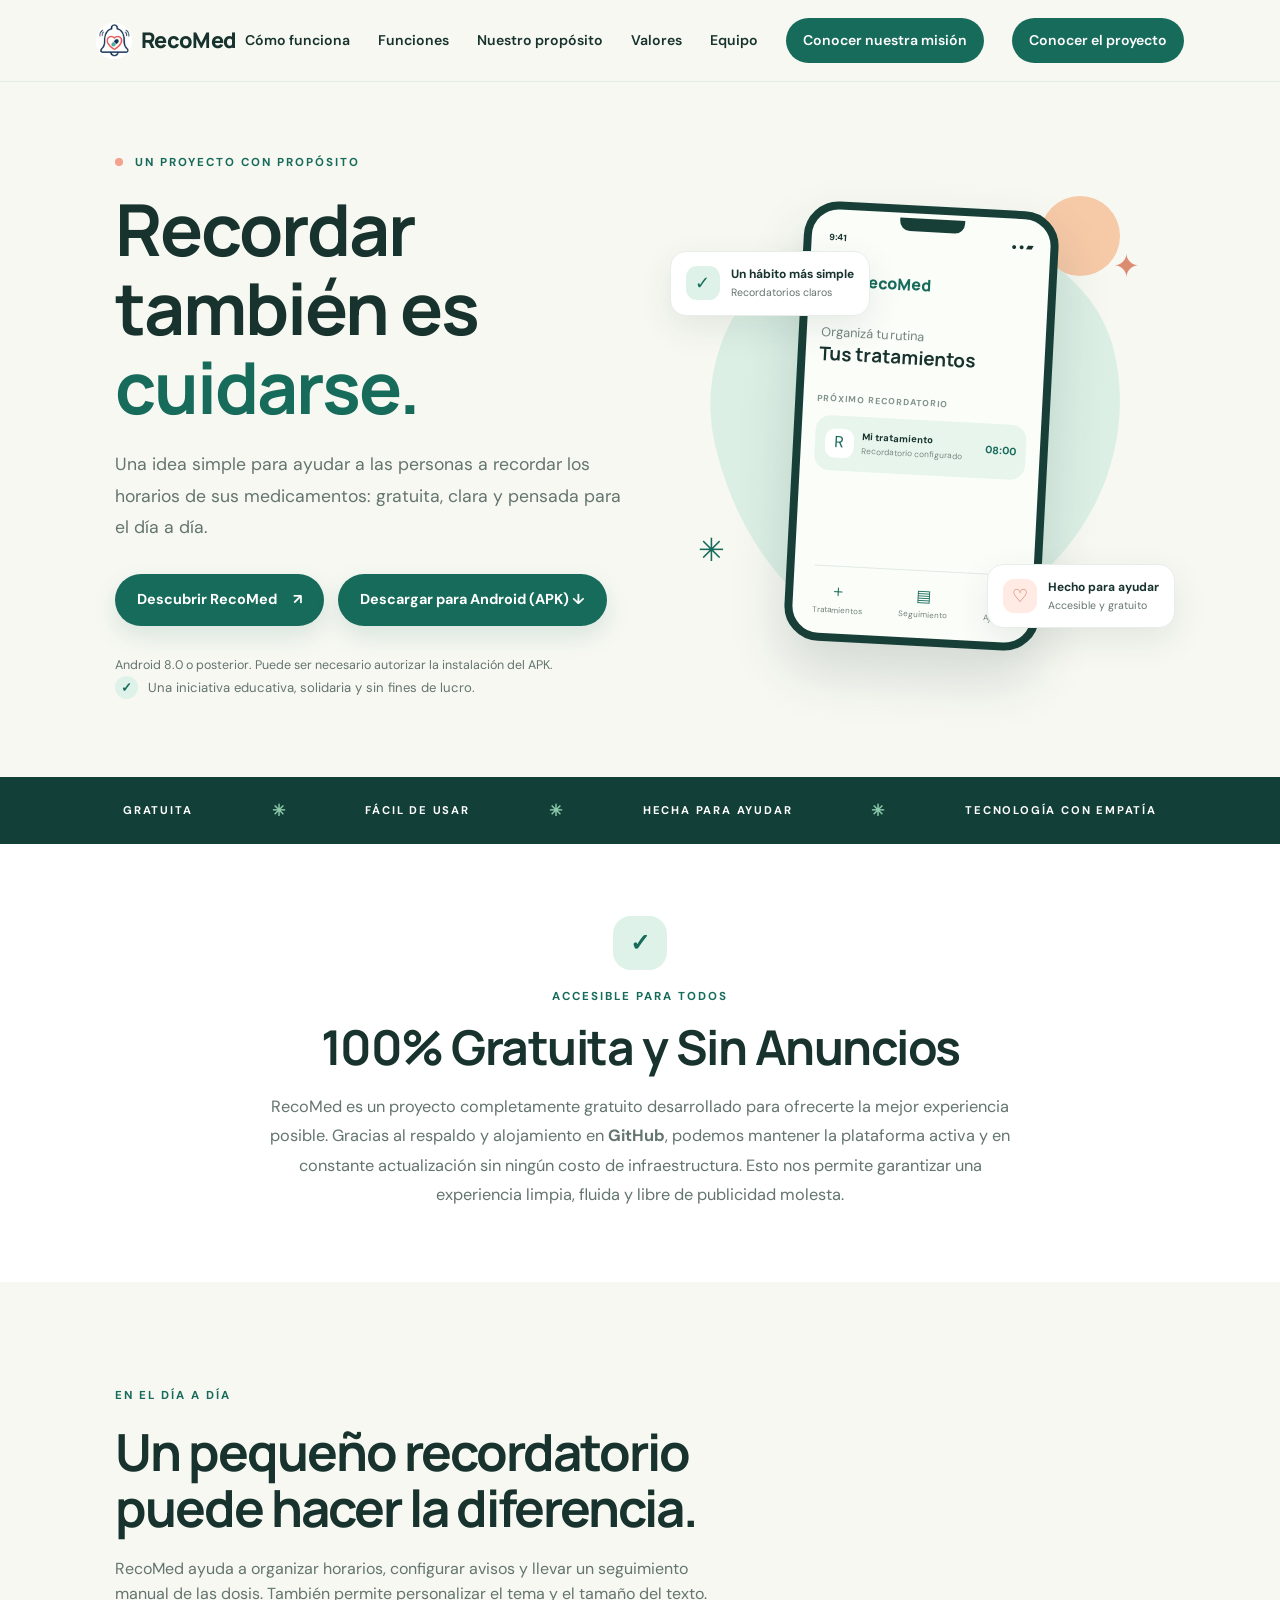
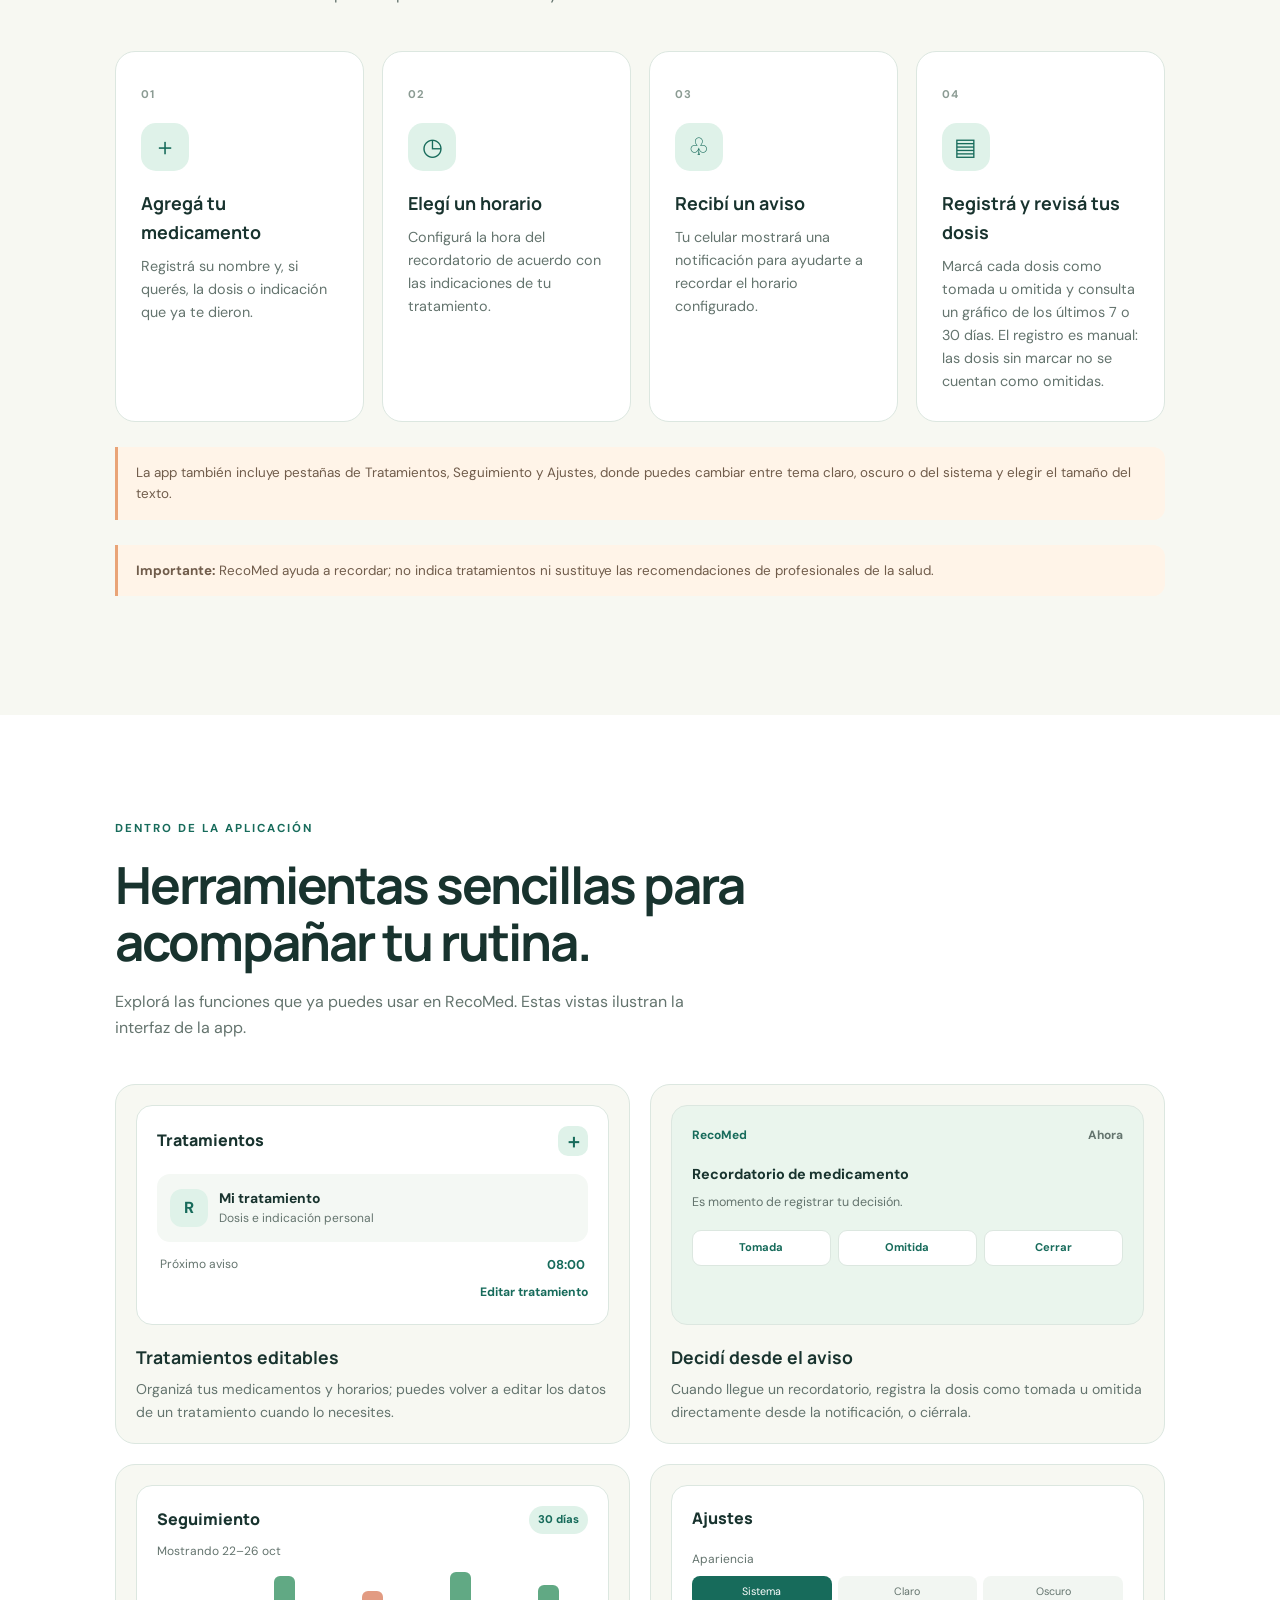
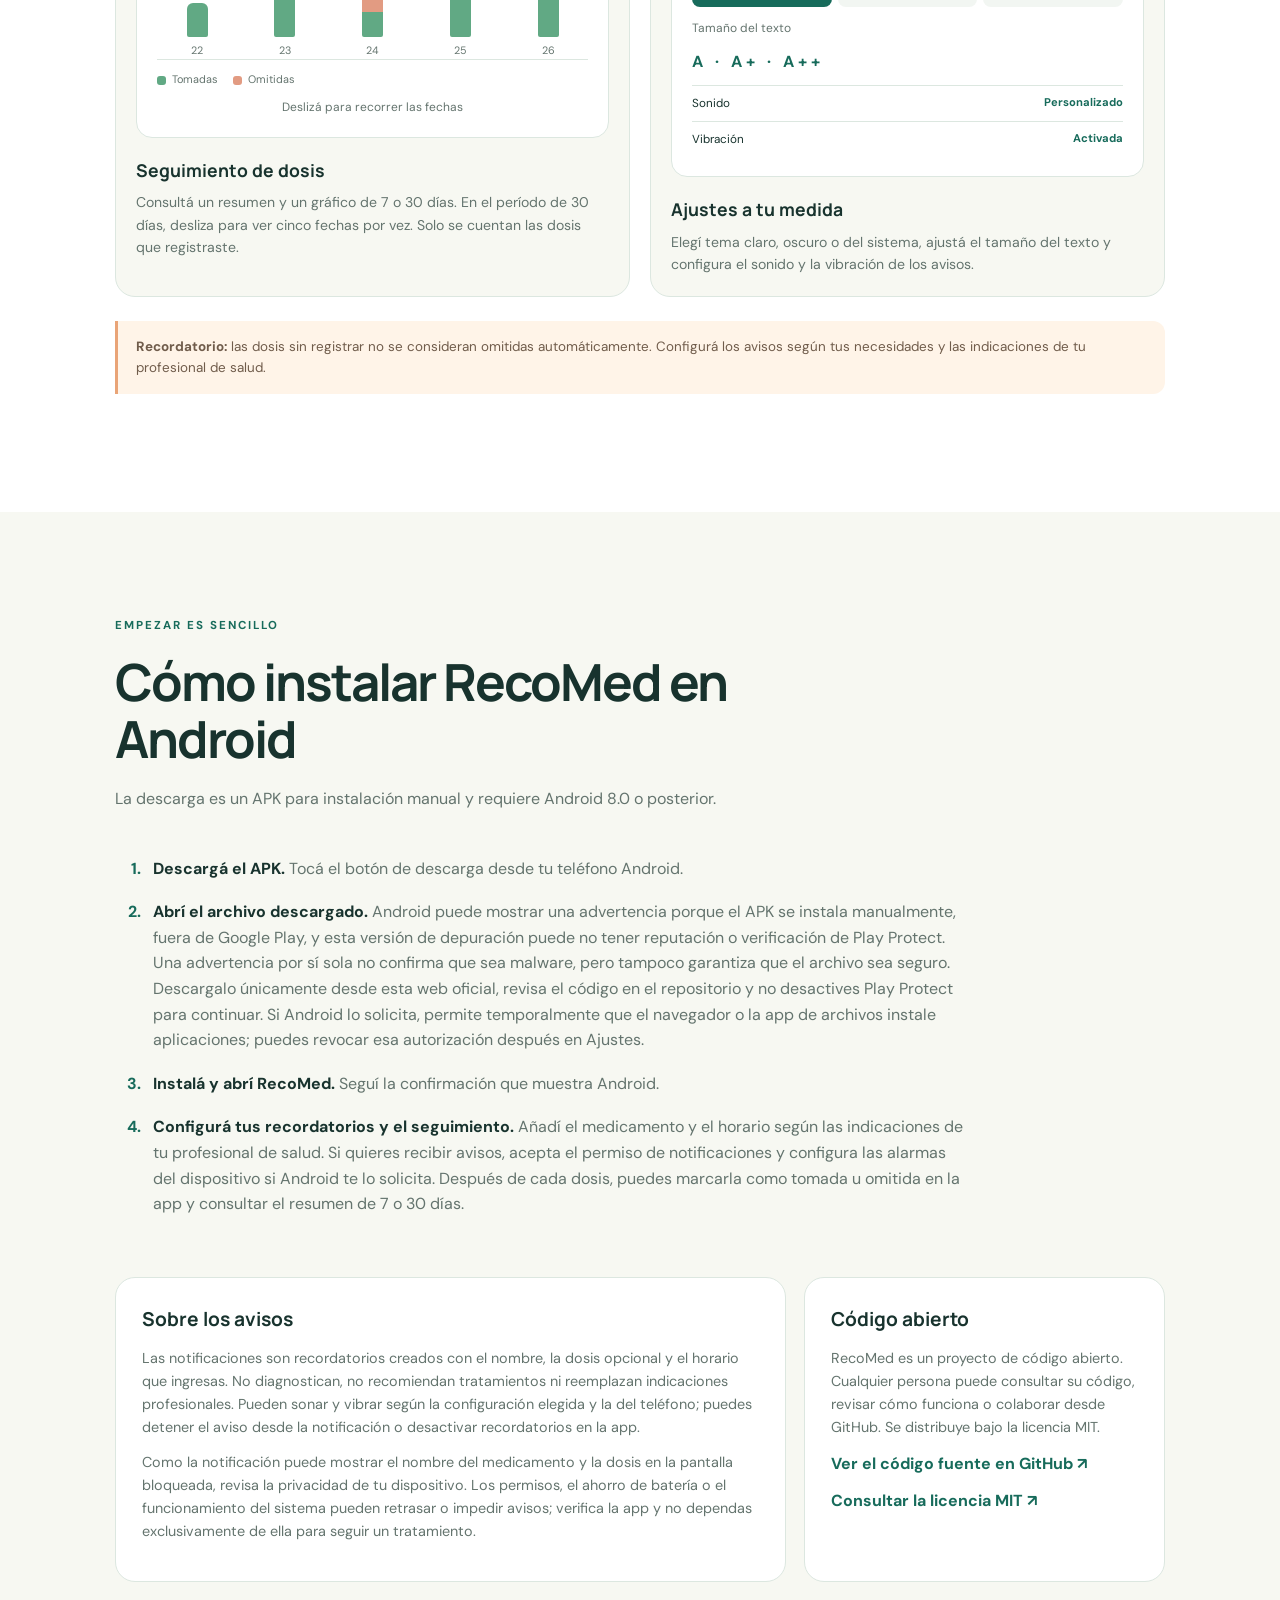
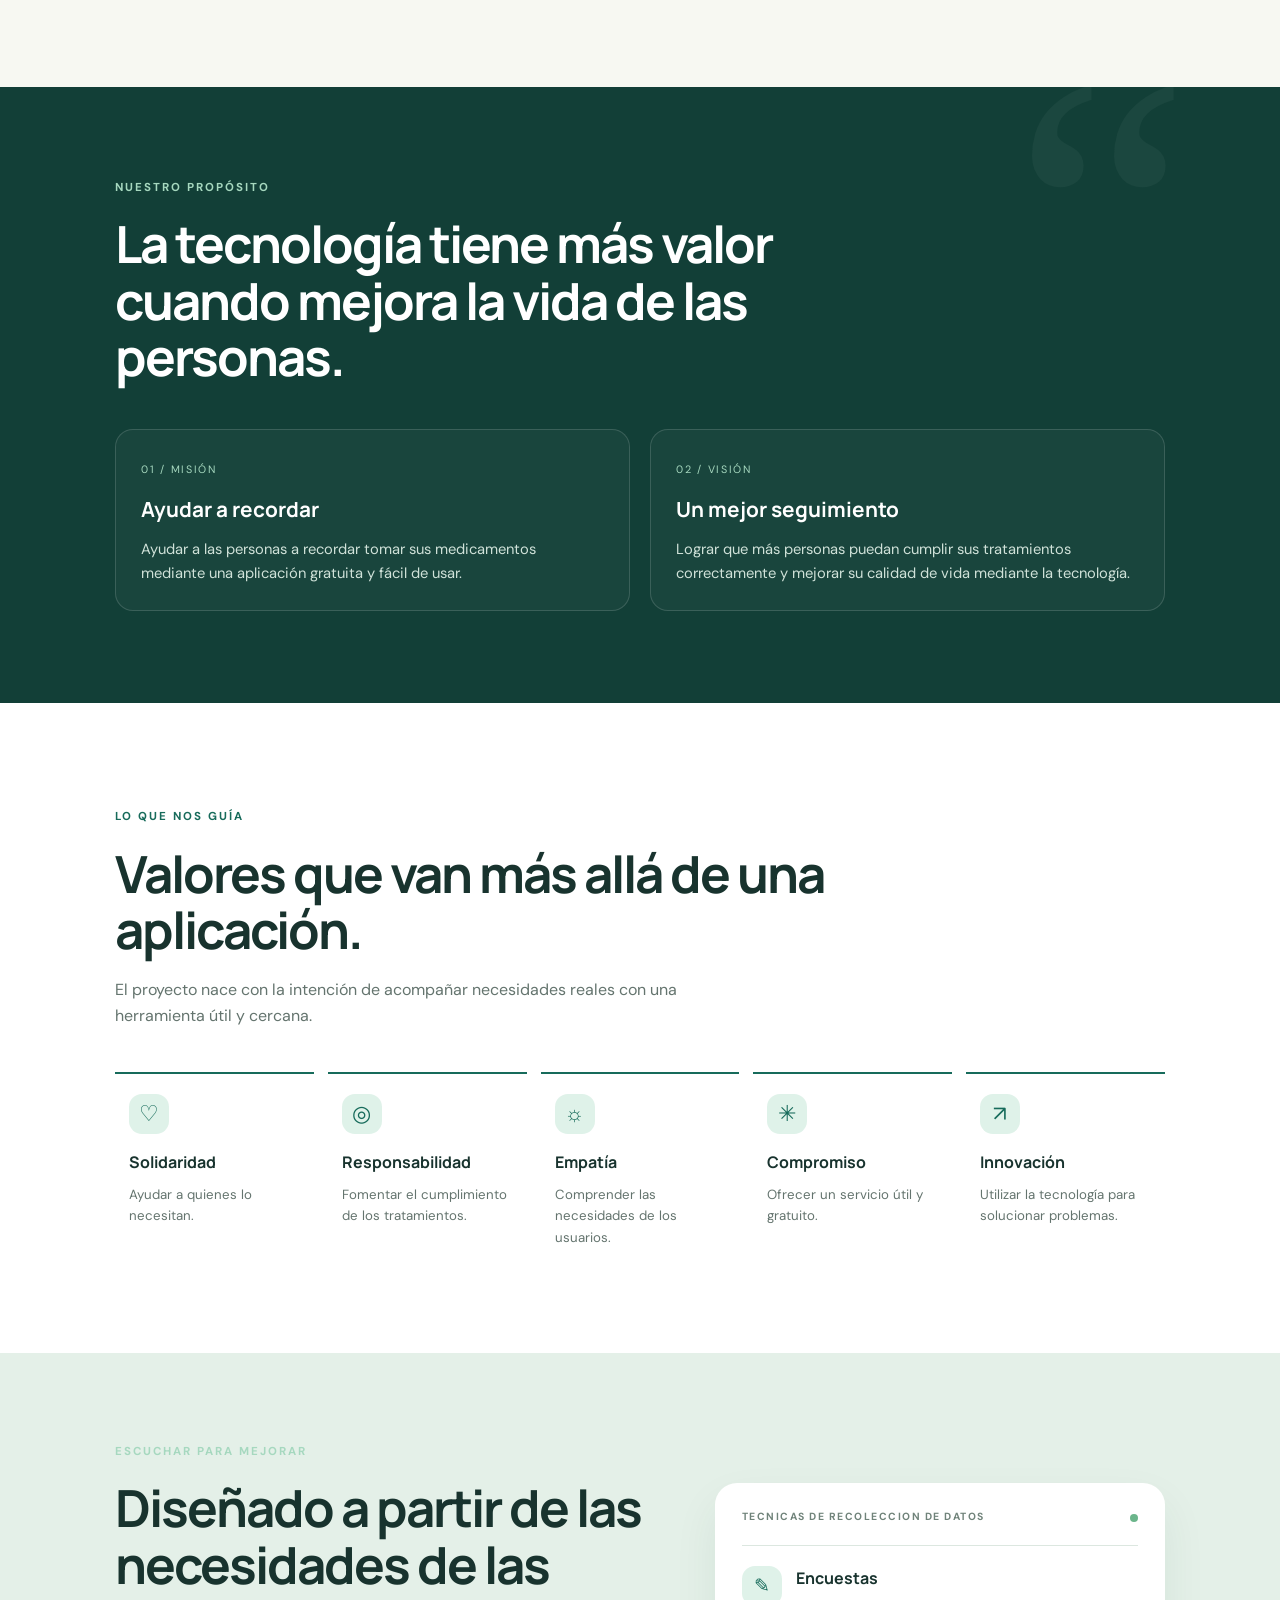
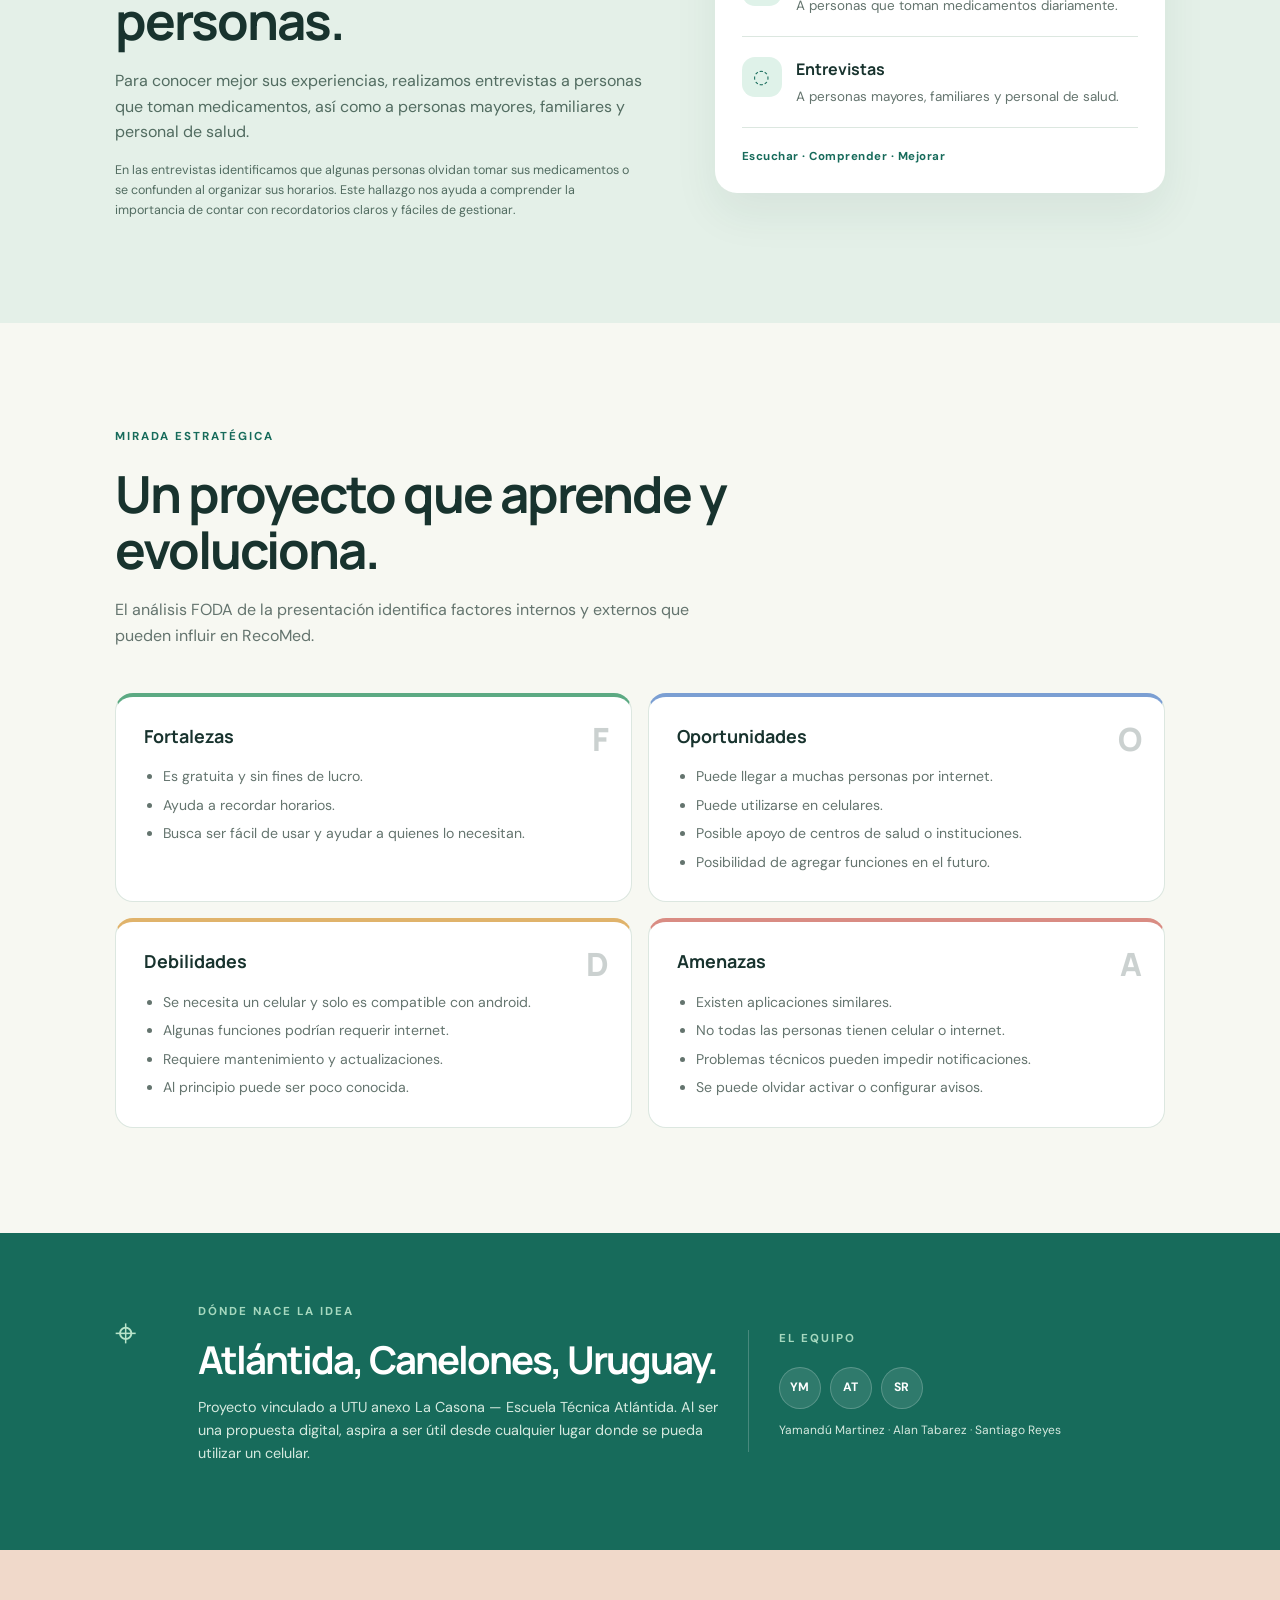
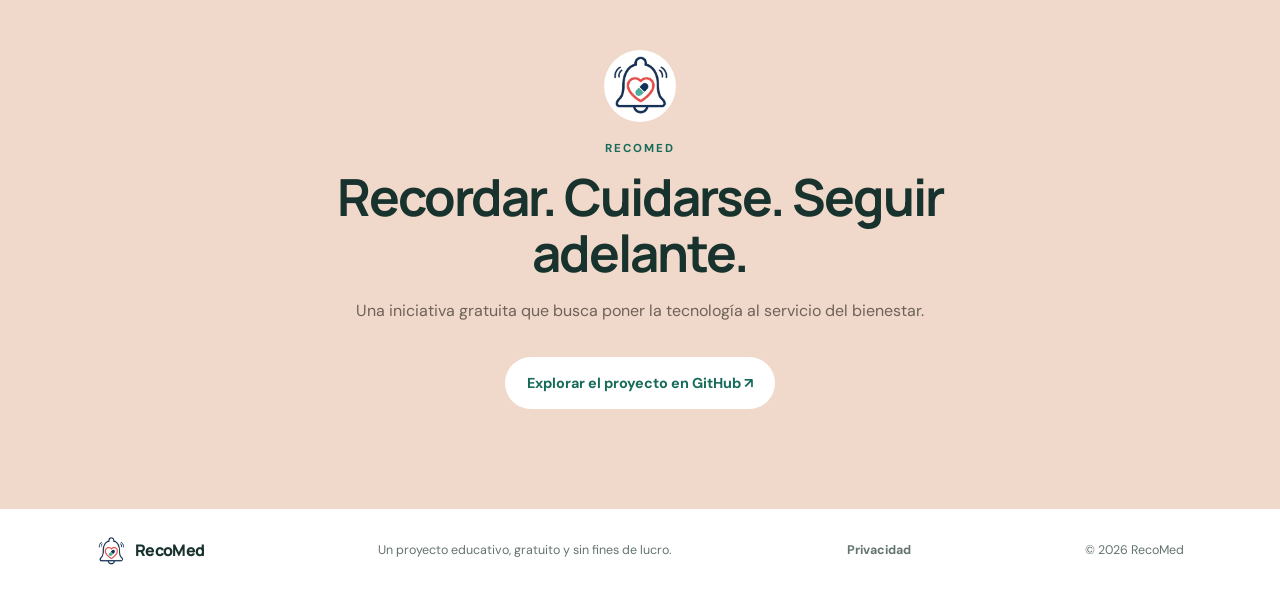
==== commit a1256819: "Show current RecoMed app features on website Co-authored-by: Copilot <223556219+Copilot@users.norepl" ====
--- a/web/index.html
+++ b/web/index.html
@@ -4,7 +4,7 @@
   <meta charset="utf-8">
   <meta name="viewport" content="width=device-width, initial-scale=1">
   <meta name="theme-color" content="#176b5b">
-  <meta name="description" content="RecoMed: recordatorios gratuitos y fáciles de usar para ayudarte a recordar los horarios de tus medicamentos.">
+  <meta name="description" content="Conoce RecoMed para Android: tratamientos editables, recordatorios con acciones, seguimiento de dosis y ajustes de accesibilidad.">
   <title>RecoMed — Recordar también es cuidarse</title>
   <link rel="icon" type="image/png" href="images/recomed-logo.png">
   <link rel="stylesheet" href="styles.css">
@@ -15,6 +15,7 @@
     <button class="menu-toggle" aria-label="Abrir menú" aria-expanded="false">☰</button>
     <nav class="nav" aria-label="Navegación principal">
       <a href="#como-funciona">Cómo funciona</a>
+      <a href="#funciones">Funciones</a>
       <a href="#proposito">Nuestro propósito</a>
       <a href="#valores">Valores</a>
       <a href="#equipo">Equipo</a>
@@ -41,10 +42,10 @@
         <div class="phone">
           <div class="phone-top"><span>9:41</span><span>● ● ▰</span></div>
           <div class="app-mini-brand"><img class="brand-logo" src="images/recomed-logo.png" alt=""> RecoMed</div>
-          <p class="phone-greeting">¡Hola!</p><h2>Tu bienestar, primero.</h2>
+          <p class="phone-greeting">Organizá tu rutina</p><h2>Tus tratamientos</h2>
           <div class="today-label">PRÓXIMO RECORDATORIO</div>
-          <div class="reminder-card"><span class="pill-icon">✚</span><div><strong>Hora de tu medicamento</strong><small>Recordatorio personal</small></div><b>08:00</b></div>
-          <div class="phone-footer"><span>⌂<small>Inicio</small></span><span>◷<small>Horarios</small></span><span>♡<small>Bienestar</small></span></div>
+          <div class="reminder-card"><span class="pill-icon">R</span><div><strong>Mi tratamiento</strong><small>Recordatorio configurado</small></div><b>08:00</b></div>
+          <div class="phone-footer"><span>＋<small>Tratamientos</small></span><span>▤<small>Seguimiento</small></span><span>⚙<small>Ajustes</small></span></div>
         </div>
         <div class="floating floating-top"><span class="float-icon">✓</span><div><strong>Un hábito más simple</strong><small>Recordatorios claros</small></div></div>
         <div class="floating floating-bottom"><span class="heart">♡</span><div><strong>Hecho para ayudar</strong><small>Accesible y gratuito</small></div></div>
@@ -73,6 +74,59 @@
       </div>
       <p class="medical-note">La app también incluye pestañas de Tratamientos, Seguimiento y Ajustes, donde puedes cambiar entre tema claro, oscuro o del sistema y elegir el tamaño del texto.</p>
       <p class="medical-note"><strong>Importante:</strong> RecoMed ayuda a recordar; no indica tratamientos ni sustituye las recomendaciones de profesionales de la salud.</p>
+    </section>
+
+    <section class="section app-features" id="funciones">
+      <div class="section-intro"><p class="eyebrow">Dentro de la aplicación</p><h2>Herramientas sencillas para acompañar tu rutina.</h2><p>Explorá las funciones que ya puedes usar en RecoMed. Estas vistas ilustran la interfaz de la app.</p></div>
+      <div class="feature-grid">
+        <article class="feature-card">
+          <div class="feature-preview">
+            <div class="preview-heading"><span>Tratamientos</span><span class="preview-action">＋</span></div>
+            <div class="preview-treatment"><span class="preview-pill">R</span><div><strong>Mi tratamiento</strong><small>Dosis e indicación personal</small></div></div>
+            <div class="preview-details"><span>Próximo aviso</span><strong>08:00</strong></div>
+            <div class="preview-edit">Editar tratamiento</div>
+          </div>
+          <h3>Tratamientos editables</h3>
+          <p>Organizá tus medicamentos y horarios; puedes volver a editar los datos de un tratamiento cuando lo necesites.</p>
+        </article>
+        <article class="feature-card">
+          <div class="feature-preview notification-preview">
+            <div class="preview-notification-top"><span>RecoMed</span><small>Ahora</small></div>
+            <strong>Recordatorio de medicamento</strong>
+            <p>Es momento de registrar tu decisión.</p>
+            <div class="notification-actions"><span>Tomada</span><span>Omitida</span><span>Cerrar</span></div>
+          </div>
+          <h3>Decidí desde el aviso</h3>
+          <p>Cuando llegue un recordatorio, registra la dosis como tomada u omitida directamente desde la notificación, o ciérrala.</p>
+        </article>
+        <article class="feature-card">
+          <div class="feature-preview tracking-preview">
+            <div class="preview-heading"><span>Seguimiento</span><span class="preview-period">30 días</span></div>
+            <small class="preview-date-range">Mostrando 22–26 oct</small>
+            <div class="preview-chart" aria-label="Gráfico ilustrativo de dosis tomadas y omitidas">
+              <span><i style="height:38%"></i><small>22</small></span><span><i style="height:68%"></i><small>23</small></span><span><i class="bar-mixed" style="height:52%"></i><small>24</small></span><span><i style="height:82%"></i><small>25</small></span><span><i style="height:58%"></i><small>26</small></span>
+            </div>
+            <div class="preview-chart-legend"><span><i></i>Tomadas</span><span><i></i>Omitidas</span></div>
+            <small class="preview-swipe">Deslizá para recorrer las fechas</small>
+          </div>
+          <h3>Seguimiento de dosis</h3>
+          <p>Consultá un resumen y un gráfico de 7 o 30 días. En el período de 30 días, desliza para ver cinco fechas por vez. Solo se cuentan las dosis que registraste.</p>
+        </article>
+        <article class="feature-card">
+          <div class="feature-preview settings-preview">
+            <div class="preview-heading"><span>Ajustes</span></div>
+            <small>Apariencia</small>
+            <div class="preview-options"><span>Sistema</span><span>Claro</span><span>Oscuro</span></div>
+            <small>Tamaño del texto</small>
+            <div class="preview-text-size">A  ·  A+  ·  A++</div>
+            <div class="preview-setting-row"><span>Sonido</span><strong>Personalizado</strong></div>
+            <div class="preview-setting-row"><span>Vibración</span><strong>Activada</strong></div>
+          </div>
+          <h3>Ajustes a tu medida</h3>
+          <p>Elegí tema claro, oscuro o del sistema, ajustá el tamaño del texto y configura el sonido y la vibración de los avisos.</p>
+        </article>
+      </div>
+      <p class="medical-note feature-note"><strong>Recordatorio:</strong> las dosis sin registrar no se consideran omitidas automáticamente. Configurá los avisos según tus necesidades y las indicaciones de tu profesional de salud.</p>
     </section>
 
     <section class="section install-guide" id="instalar">
--- a/web/styles.css
+++ b/web/styles.css
@@ -39,6 +39,52 @@
 .open-source-note a{display:block;color:var(--green);font-weight:700;margin-top:12px}
 @media(max-width:720px){.install-notes{grid-template-columns:1fr}}
 @media(max-width:520px){.hero-actions .button{width:100%}}
+
+.app-features{background:#fff}
+.feature-grid{display:grid;grid-template-columns:repeat(2,minmax(0,1fr));gap:20px}
+.feature-card{padding:20px;border:1px solid var(--line);border-radius:20px;background:var(--cream)}
+.feature-preview{min-height:220px;padding:20px;background:#fff;border:1px solid var(--line);border-radius:16px;color:var(--ink)}
+.preview-heading,.preview-treatment,.preview-details,.preview-notification-top,.preview-setting-row{display:flex;align-items:center;justify-content:space-between}
+.preview-heading{font-family:Manrope,sans-serif;font-weight:800;margin-bottom:18px}
+.preview-action{display:grid;place-items:center;width:30px;height:30px;background:var(--mint);border-radius:10px;color:var(--green);font-size:1.2rem}
+.preview-treatment{justify-content:flex-start;gap:11px;padding:13px;background:#f4f8f4;border-radius:13px}
+.preview-pill{display:grid;place-items:center;width:38px;height:38px;border-radius:12px;background:var(--mint);color:var(--green);font-weight:800}
+.preview-treatment strong,.preview-treatment small{display:block}
+.preview-treatment strong{font-size:.87rem}
+.preview-treatment small,.preview-details span,.preview-notification-top small,.feature-preview>small{color:var(--muted);font-size:.75rem}
+.preview-details{padding:13px 3px 8px;font-size:.8rem}
+.preview-details strong{color:var(--green)}
+.preview-edit{color:var(--green);font-size:.76rem;font-weight:700;text-align:right}
+.notification-preview{background:#eaf5ed}
+.preview-notification-top{font-size:.75rem;color:var(--green);font-weight:700;margin-bottom:16px}
+.notification-preview>strong{font-size:.9rem}
+.notification-preview>p{margin:6px 0 17px;color:var(--muted);font-size:.78rem}
+.notification-actions{display:flex;gap:7px}
+.notification-actions span{flex:1;padding:8px 4px;background:#fff;border:1px solid var(--line);border-radius:9px;color:var(--green);font-size:.7rem;font-weight:700;text-align:center}
+.preview-period{padding:5px 9px;background:var(--mint);border-radius:20px;color:var(--green);font-family:'DM Sans',sans-serif;font-size:.7rem}
+.preview-date-range{display:block;margin:-10px 0 8px;color:var(--muted);font-size:.67rem}
+.preview-chart{height:91px;display:grid;grid-template-columns:repeat(5,1fr);gap:8px;border-bottom:1px solid var(--line)}
+.preview-chart>span{display:flex;flex-direction:column;align-items:center;justify-content:flex-end;gap:5px}
+.preview-chart>span>i{display:block;width:21px;max-height:65px;min-height:8px;border-radius:6px 6px 2px 2px;background:#61a984}
+.preview-chart>span>i.bar-mixed{background:linear-gradient(to top,#61a984 55%,#e29b82 55%)}
+.preview-chart>span>small{font-size:.67rem;color:var(--muted)}
+.preview-chart-legend{display:flex;gap:15px;margin-top:11px}
+.preview-chart-legend span{display:flex;align-items:center;gap:6px;color:var(--muted);font-size:.68rem}
+.preview-chart-legend i{width:9px;height:9px;border-radius:3px;background:#61a984}
+.preview-chart-legend span+span i{background:#e29b82}
+.preview-swipe{display:block;margin-top:9px;text-align:center}
+.settings-preview>.feature-preview{background:#fff}
+.settings-preview>small{display:block;margin:0 0 7px}
+.preview-options{display:flex;gap:6px;margin-bottom:12px}
+.preview-options span{flex:1;padding:7px 2px;background:#f2f6f2;border-radius:8px;color:var(--muted);font-size:.67rem;text-align:center}
+.preview-options span:first-child{background:var(--green);color:#fff}
+.preview-text-size{padding:4px 0 10px;color:var(--green);font-weight:700;letter-spacing:4px}
+.preview-setting-row{padding:8px 0;border-top:1px solid var(--line);font-size:.73rem}
+.preview-setting-row strong{color:var(--green);font-size:.7rem}
+.feature-card h3{margin:18px 0 7px;font-family:Manrope,sans-serif;font-size:1.1rem}
+.feature-card>p{margin:0;color:var(--muted);font-size:.88rem}
+.feature-note{margin-top:24px}
+@media(max-width:720px){.feature-grid{grid-template-columns:1fr}.feature-card{padding:15px}.feature-preview{min-height:210px}}
 
 @media(max-width:720px){
   html{scroll-padding-top:76px}
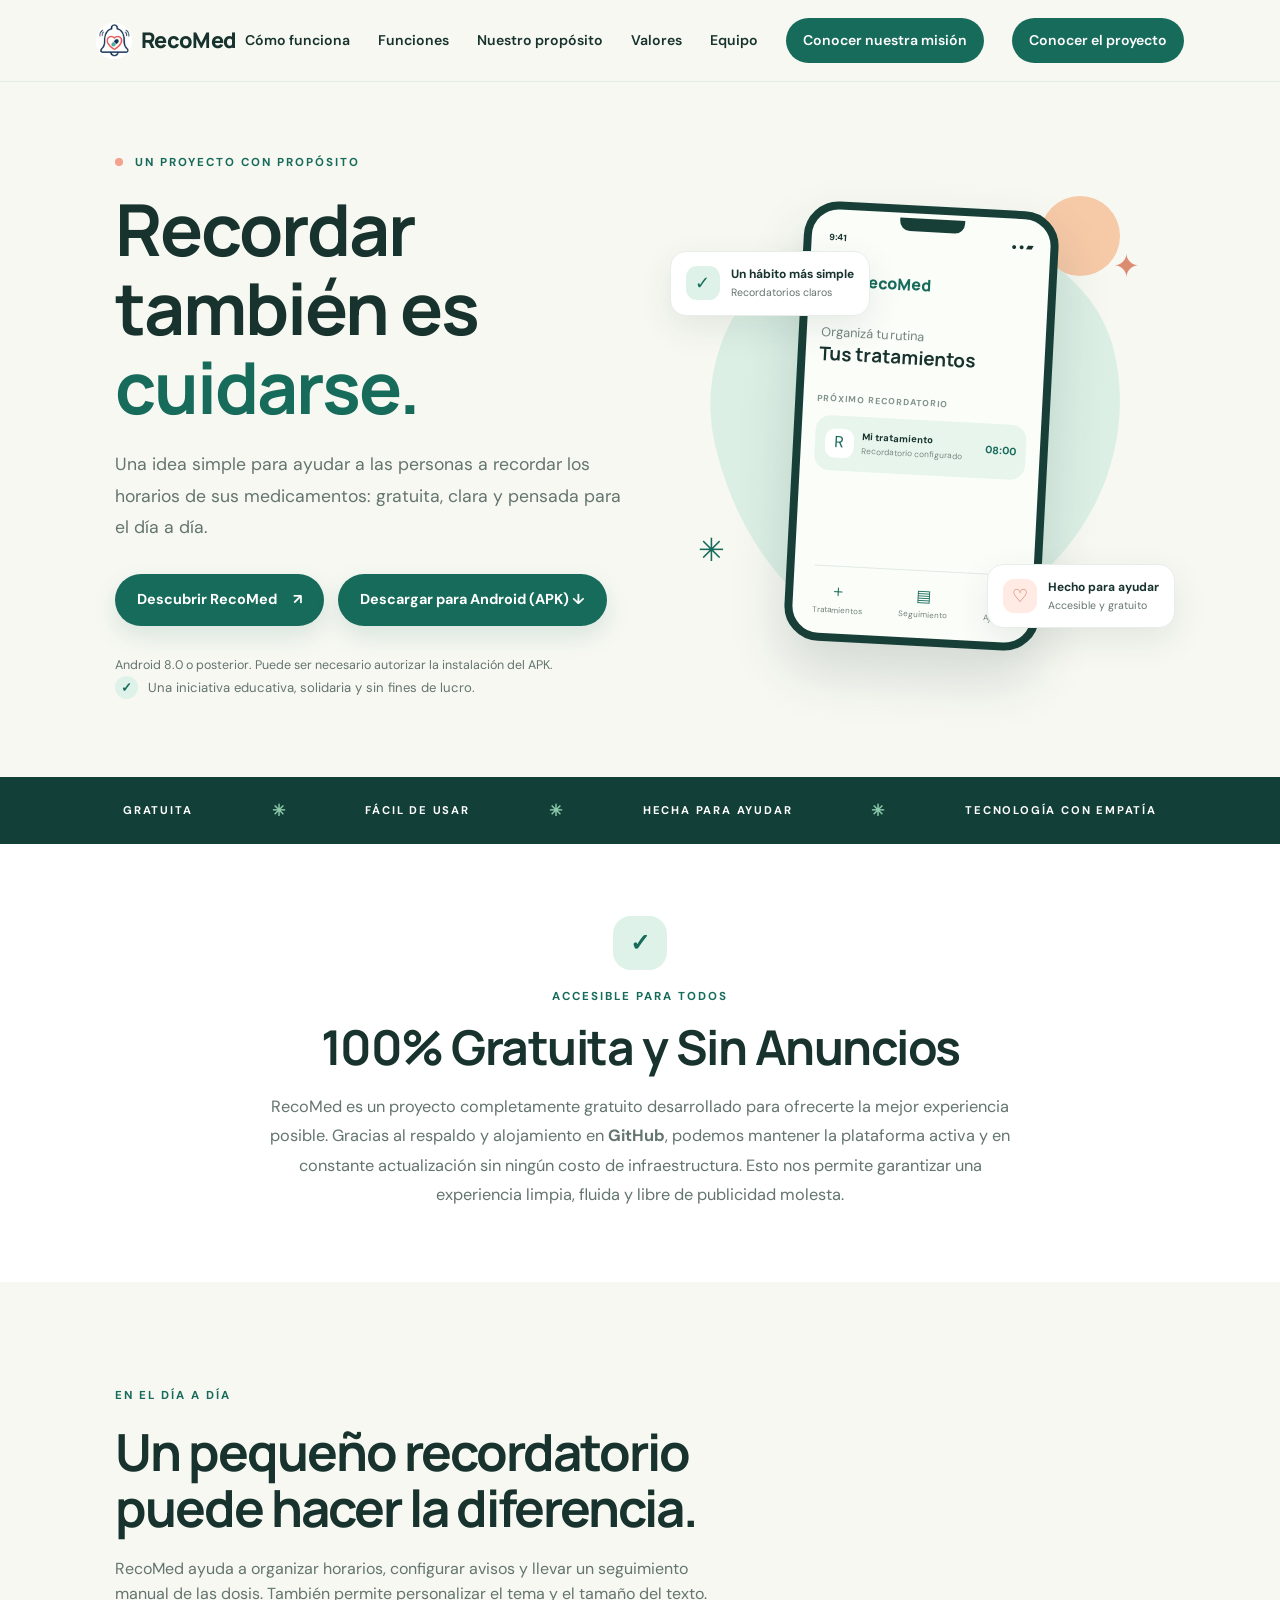
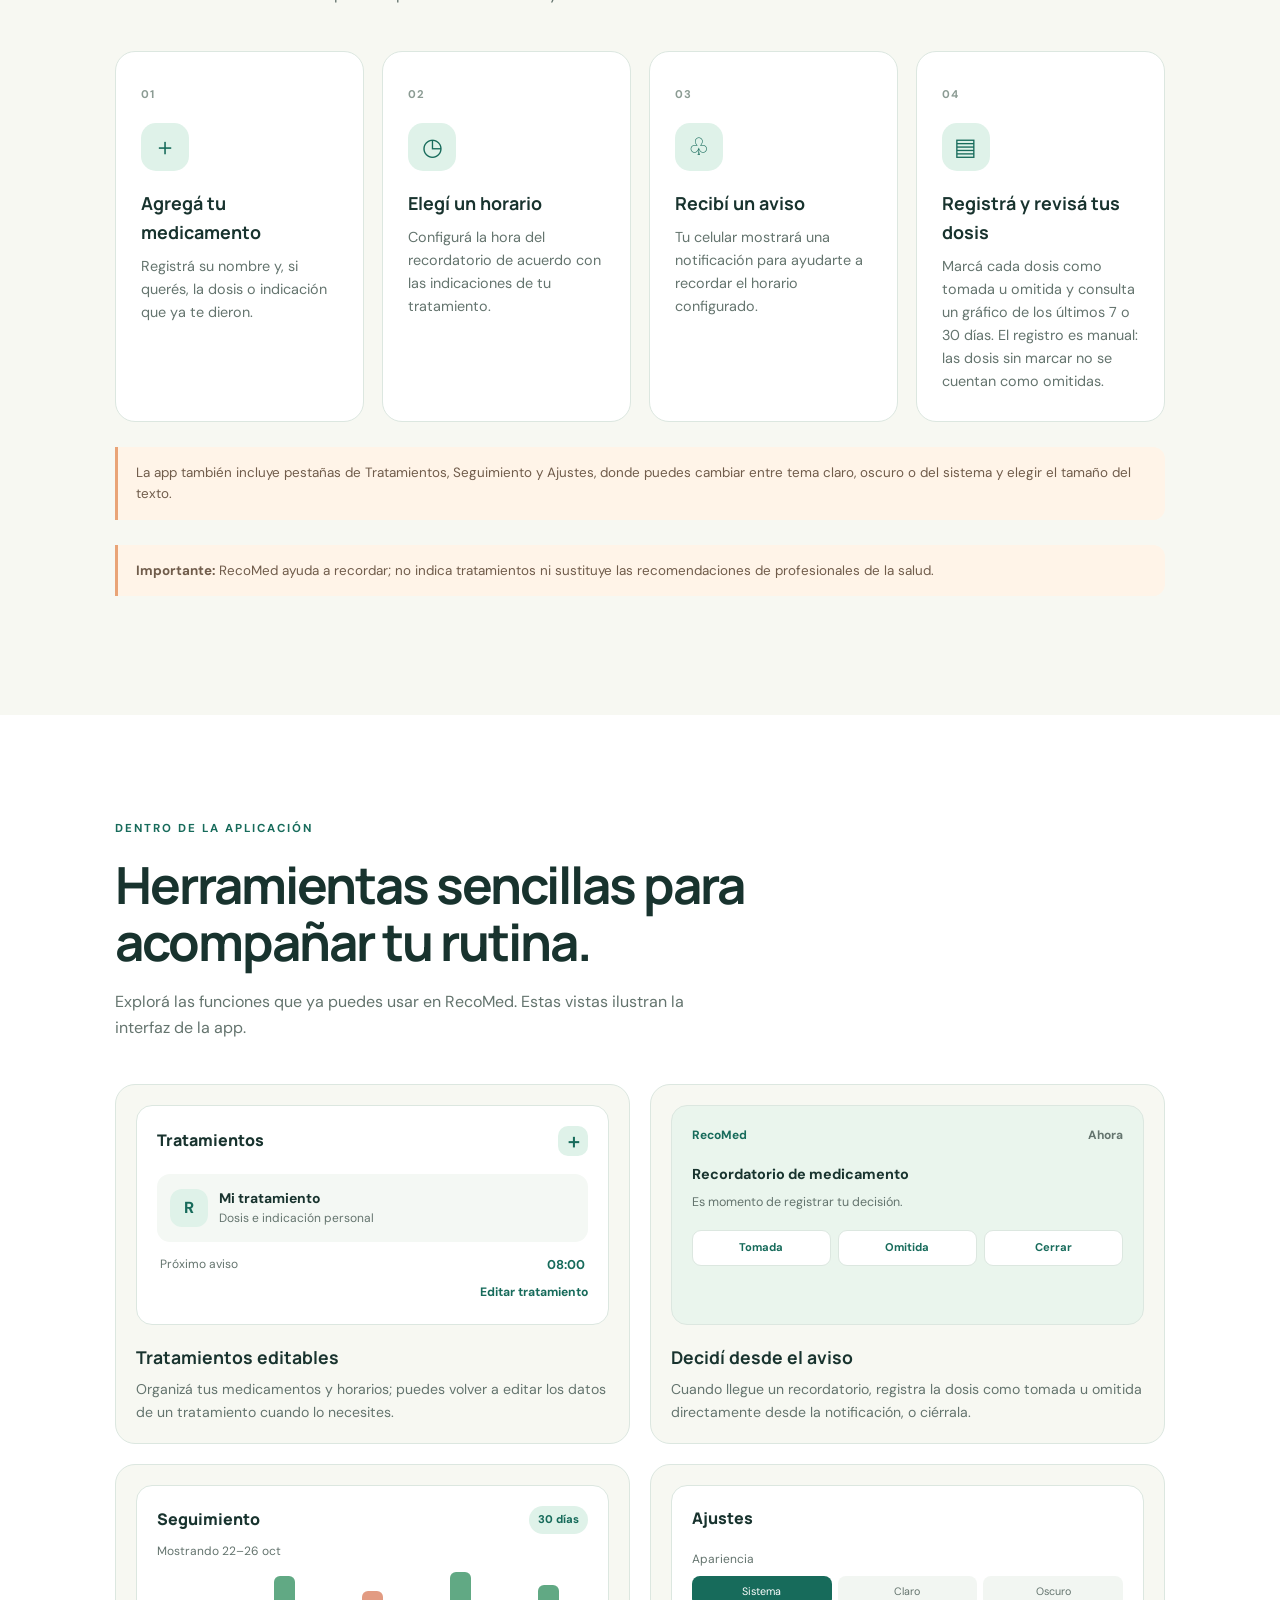
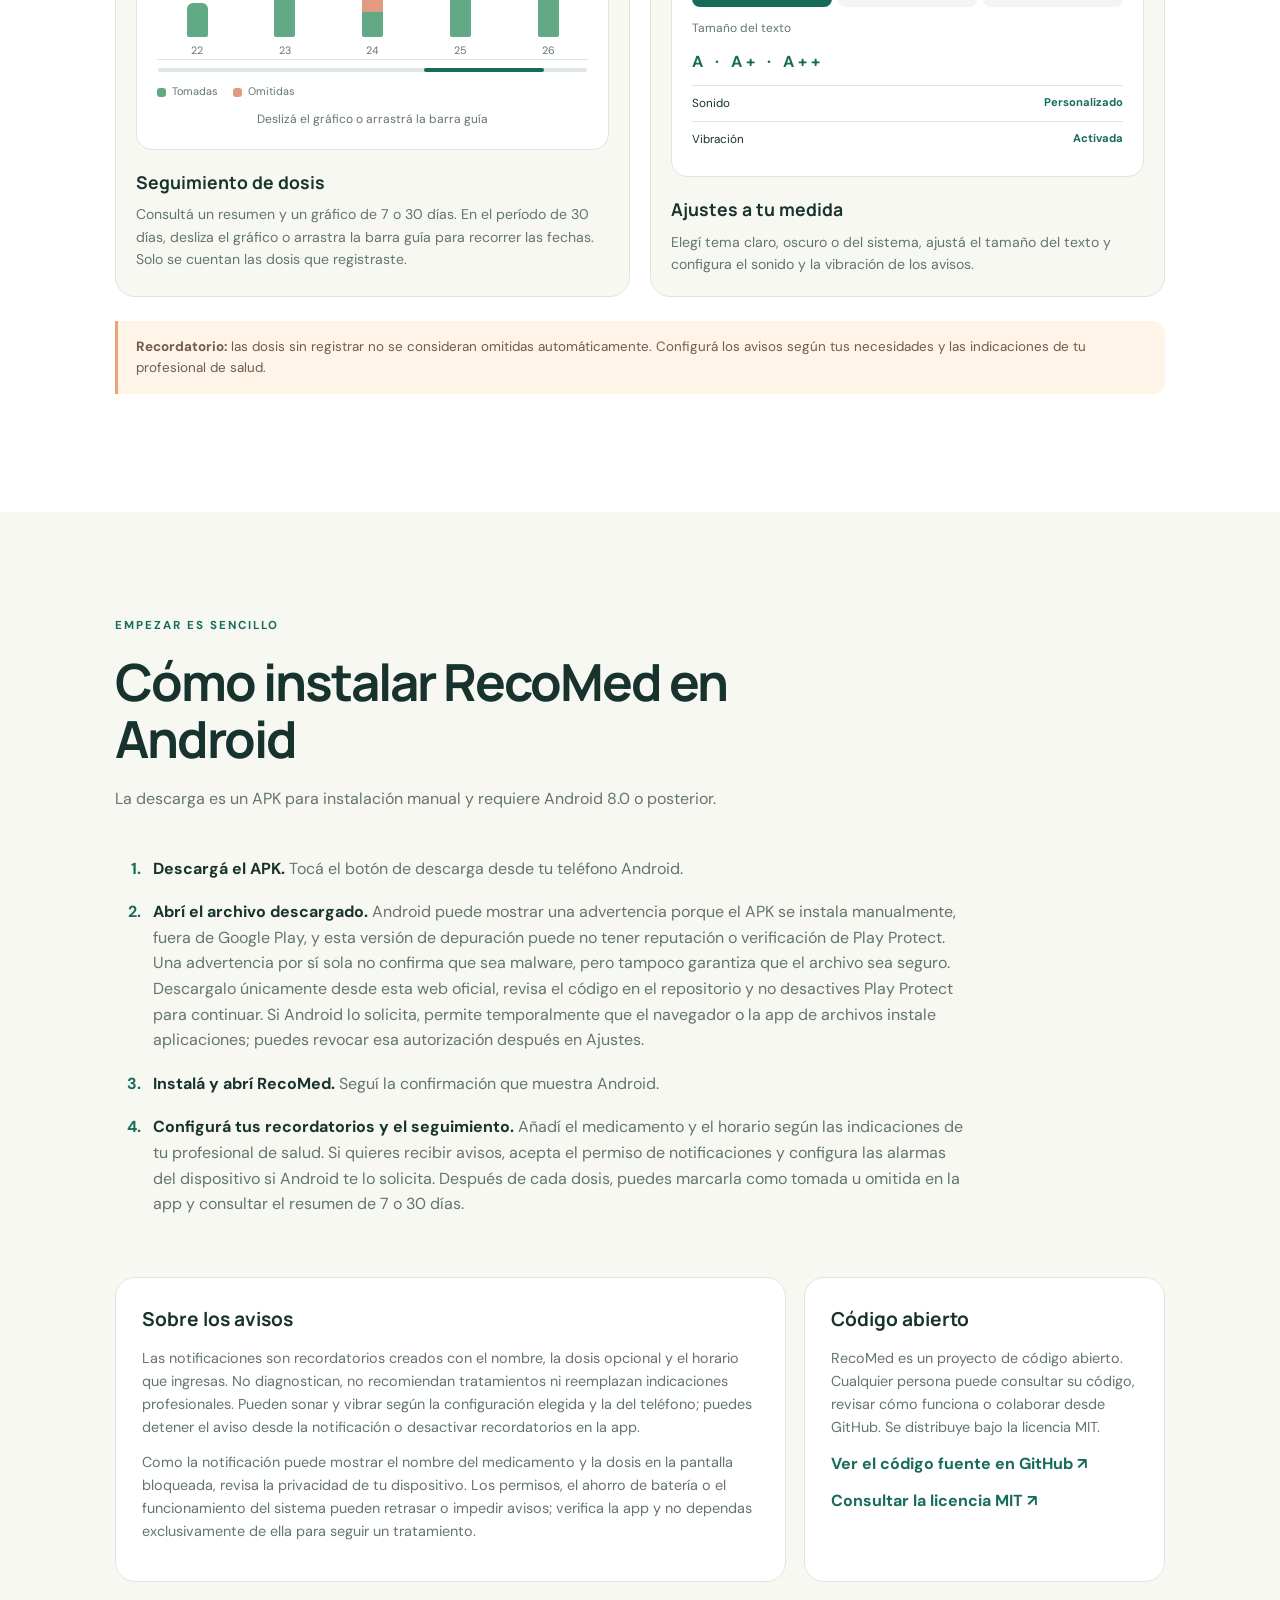
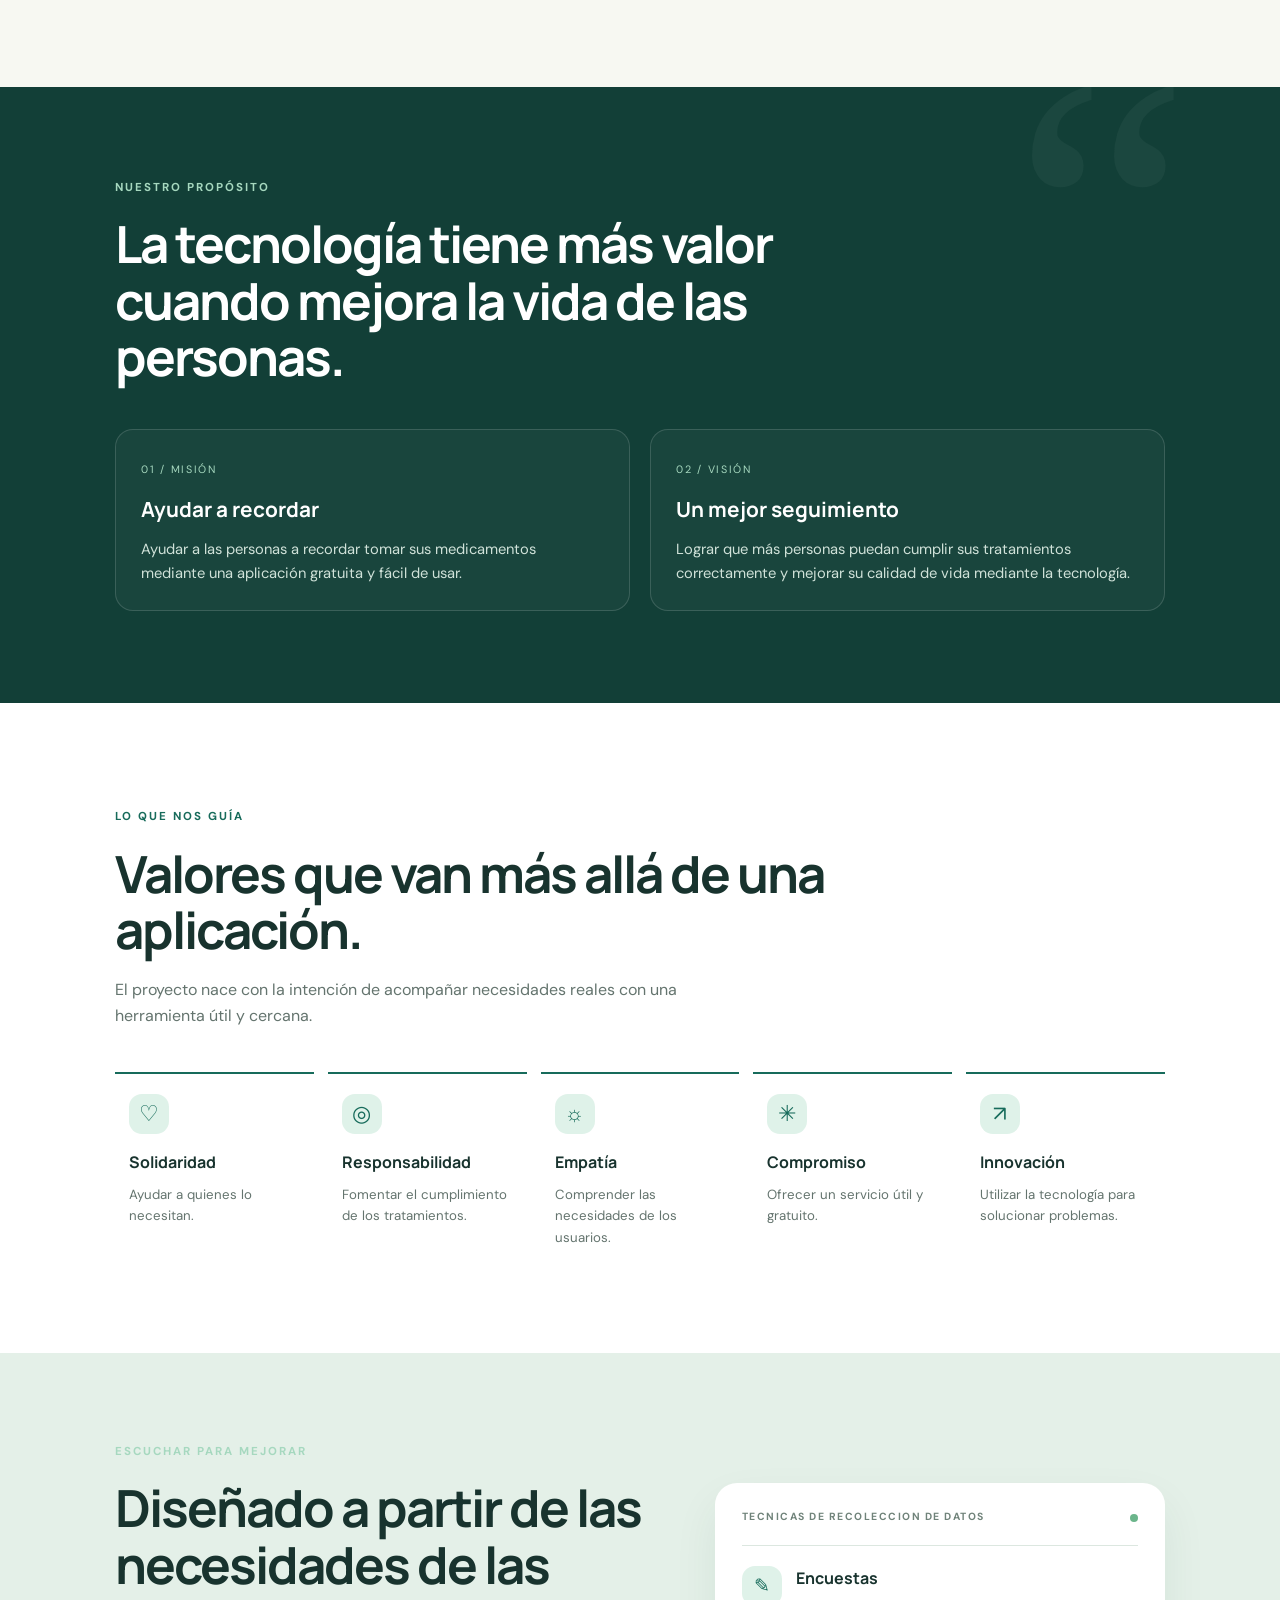
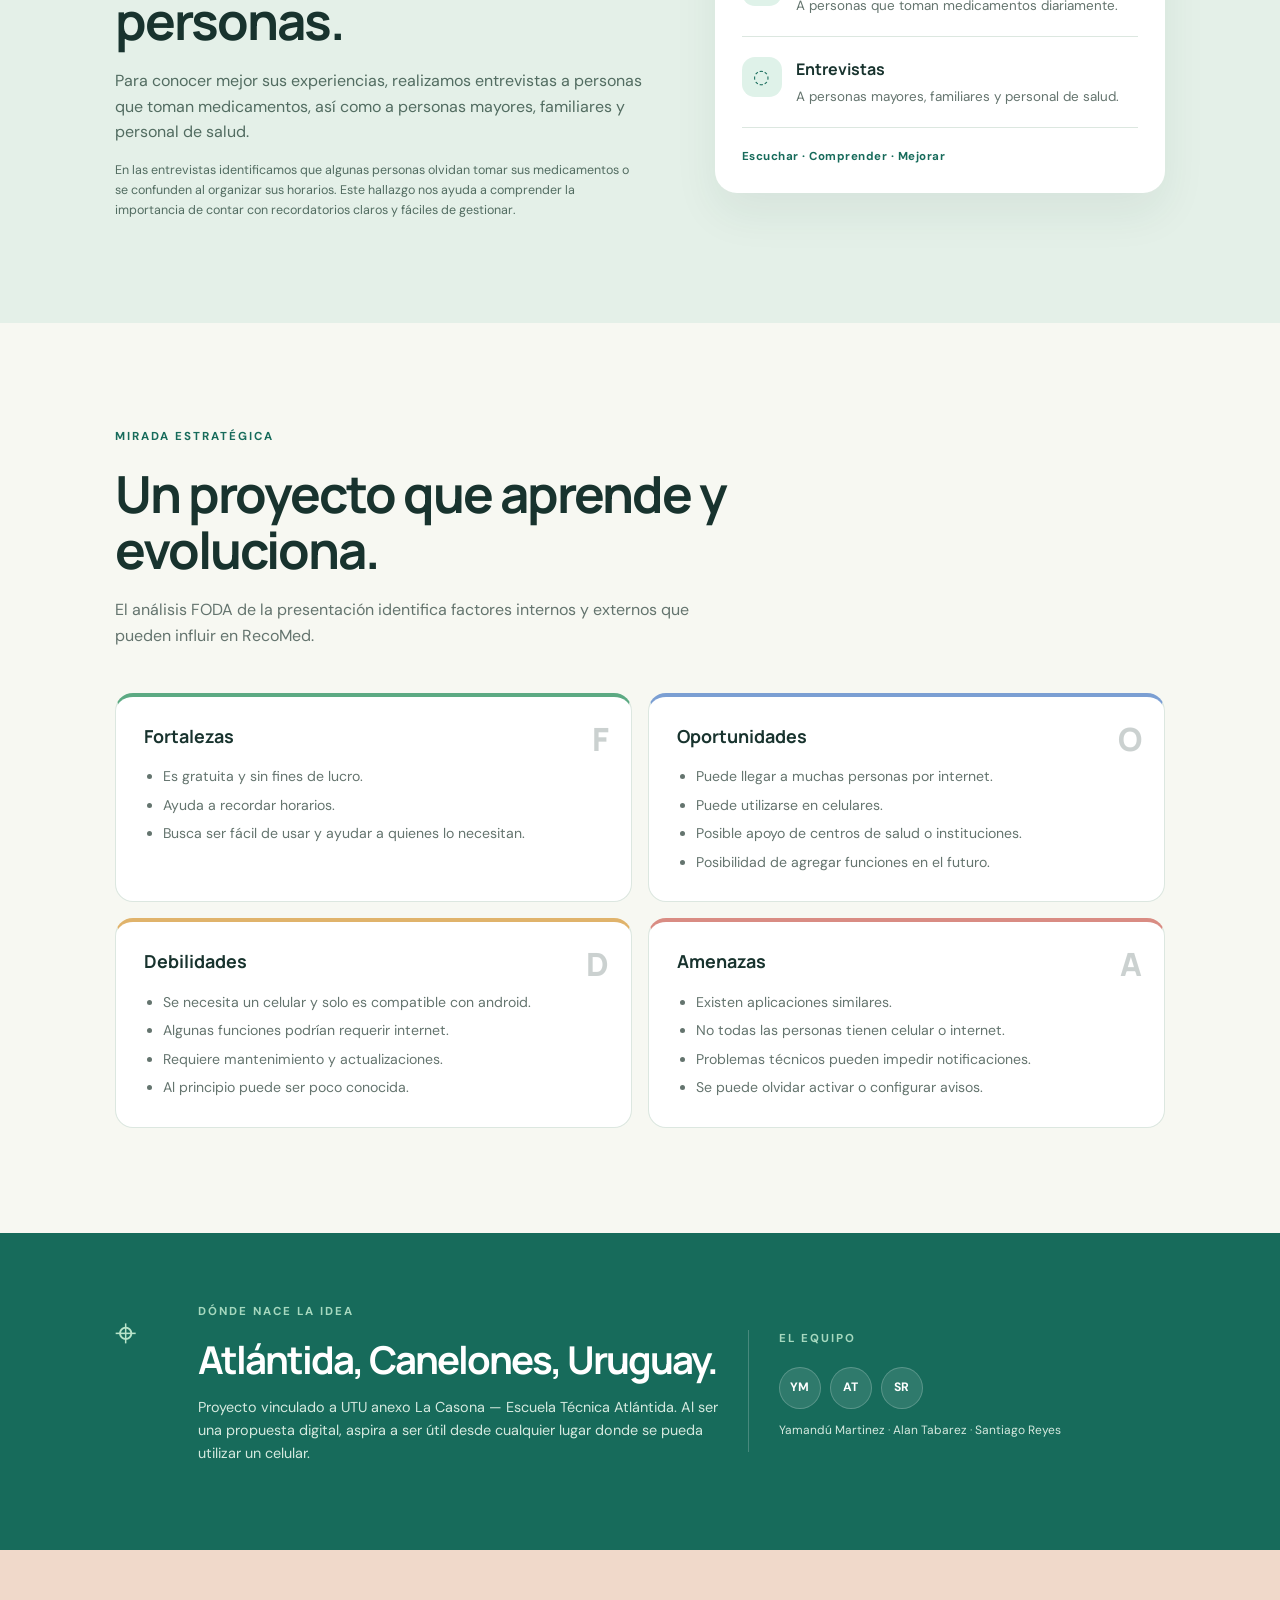
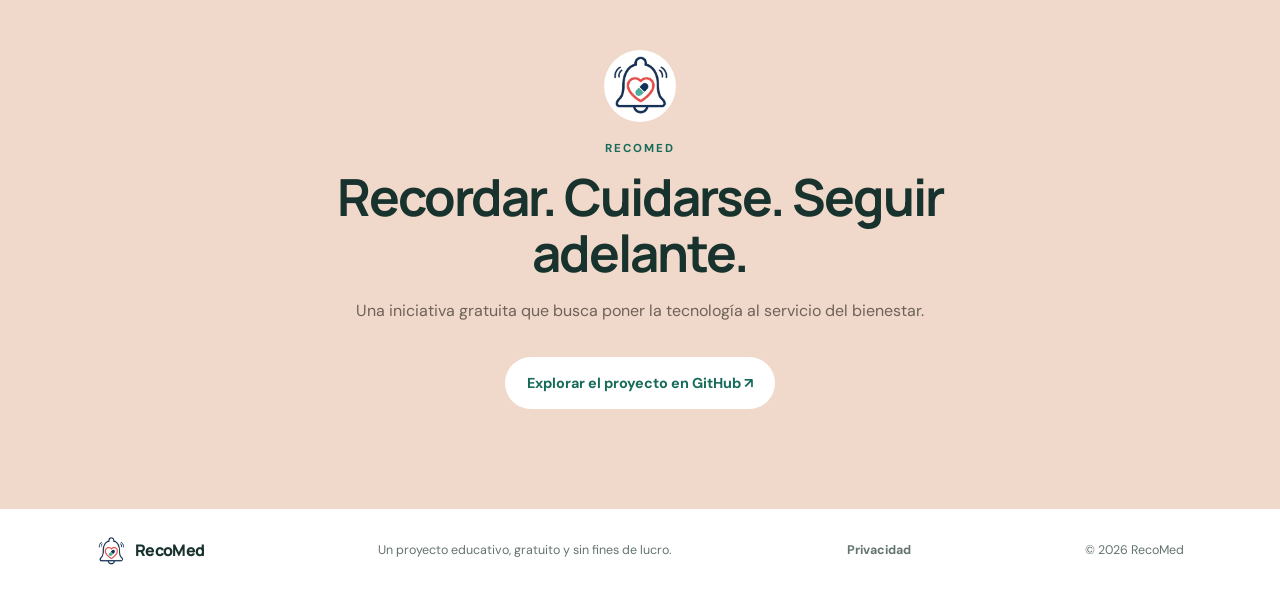
==== commit 8e261135: "Add smooth chart scrolling and position guide Co-authored-by: Copilot <223556219+Copilot@users.norep" ====
--- a/web/index.html
+++ b/web/index.html
@@ -106,11 +106,12 @@
             <div class="preview-chart" aria-label="Gráfico ilustrativo de dosis tomadas y omitidas">
               <span><i style="height:38%"></i><small>22</small></span><span><i style="height:68%"></i><small>23</small></span><span><i class="bar-mixed" style="height:52%"></i><small>24</small></span><span><i style="height:82%"></i><small>25</small></span><span><i style="height:58%"></i><small>26</small></span>
             </div>
+            <div class="preview-scroll-guide" aria-label="Guía ilustrativa de posición en los 30 días"><span></span></div>
             <div class="preview-chart-legend"><span><i></i>Tomadas</span><span><i></i>Omitidas</span></div>
-            <small class="preview-swipe">Deslizá para recorrer las fechas</small>
+            <small class="preview-swipe">Deslizá el gráfico o arrastrá la barra guía</small>
           </div>
           <h3>Seguimiento de dosis</h3>
-          <p>Consultá un resumen y un gráfico de 7 o 30 días. En el período de 30 días, desliza para ver cinco fechas por vez. Solo se cuentan las dosis que registraste.</p>
+          <p>Consultá un resumen y un gráfico de 7 o 30 días. En el período de 30 días, desliza el gráfico o arrastra la barra guía para recorrer las fechas. Solo se cuentan las dosis que registraste.</p>
         </article>
         <article class="feature-card">
           <div class="feature-preview settings-preview">
--- a/web/styles.css
+++ b/web/styles.css
@@ -68,6 +68,8 @@
 .preview-chart>span>i{display:block;width:21px;max-height:65px;min-height:8px;border-radius:6px 6px 2px 2px;background:#61a984}
 .preview-chart>span>i.bar-mixed{background:linear-gradient(to top,#61a984 55%,#e29b82 55%)}
 .preview-chart>span>small{font-size:.67rem;color:var(--muted)}
+.preview-scroll-guide{height:4px;margin:8px 1px 0;background:var(--line);border-radius:5px}
+.preview-scroll-guide span{display:block;width:28%;height:100%;margin-left:62%;background:var(--green);border-radius:5px}
 .preview-chart-legend{display:flex;gap:15px;margin-top:11px}
 .preview-chart-legend span{display:flex;align-items:center;gap:6px;color:var(--muted);font-size:.68rem}
 .preview-chart-legend i{width:9px;height:9px;border-radius:3px;background:#61a984}
